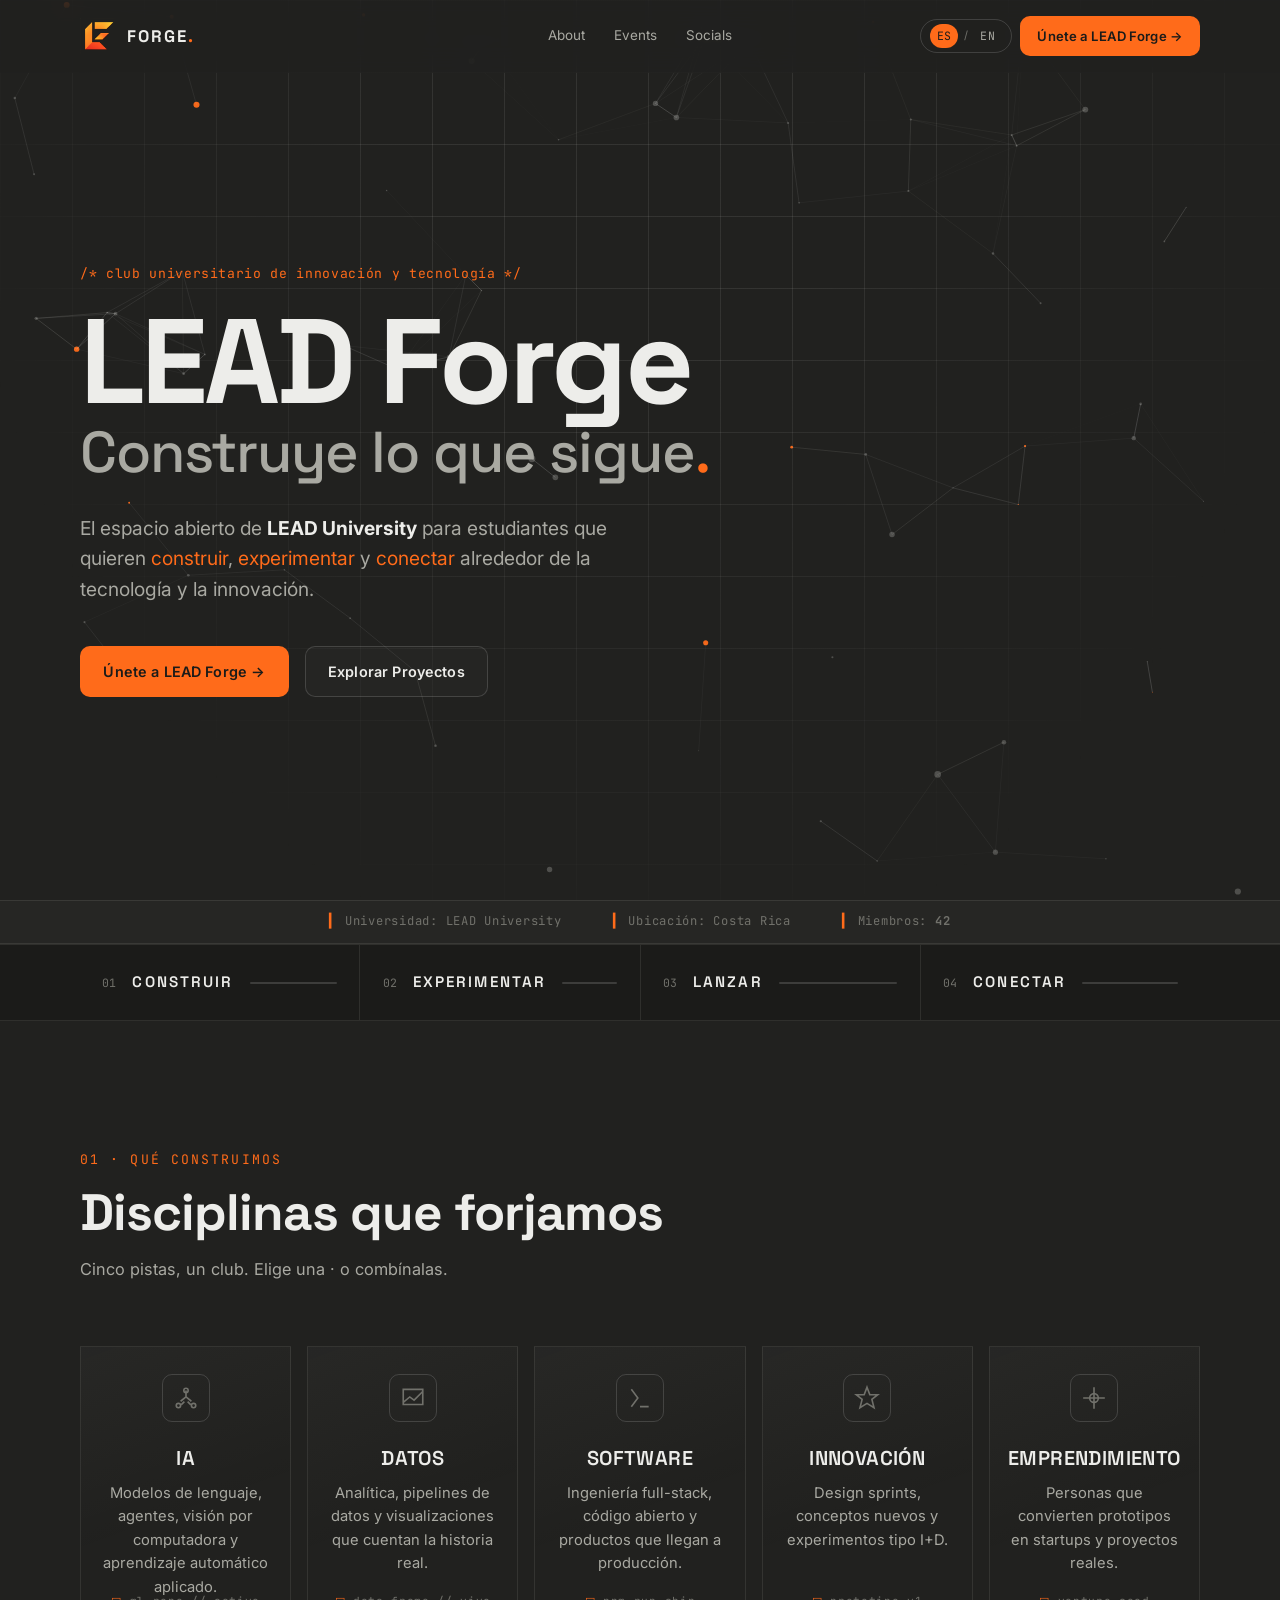
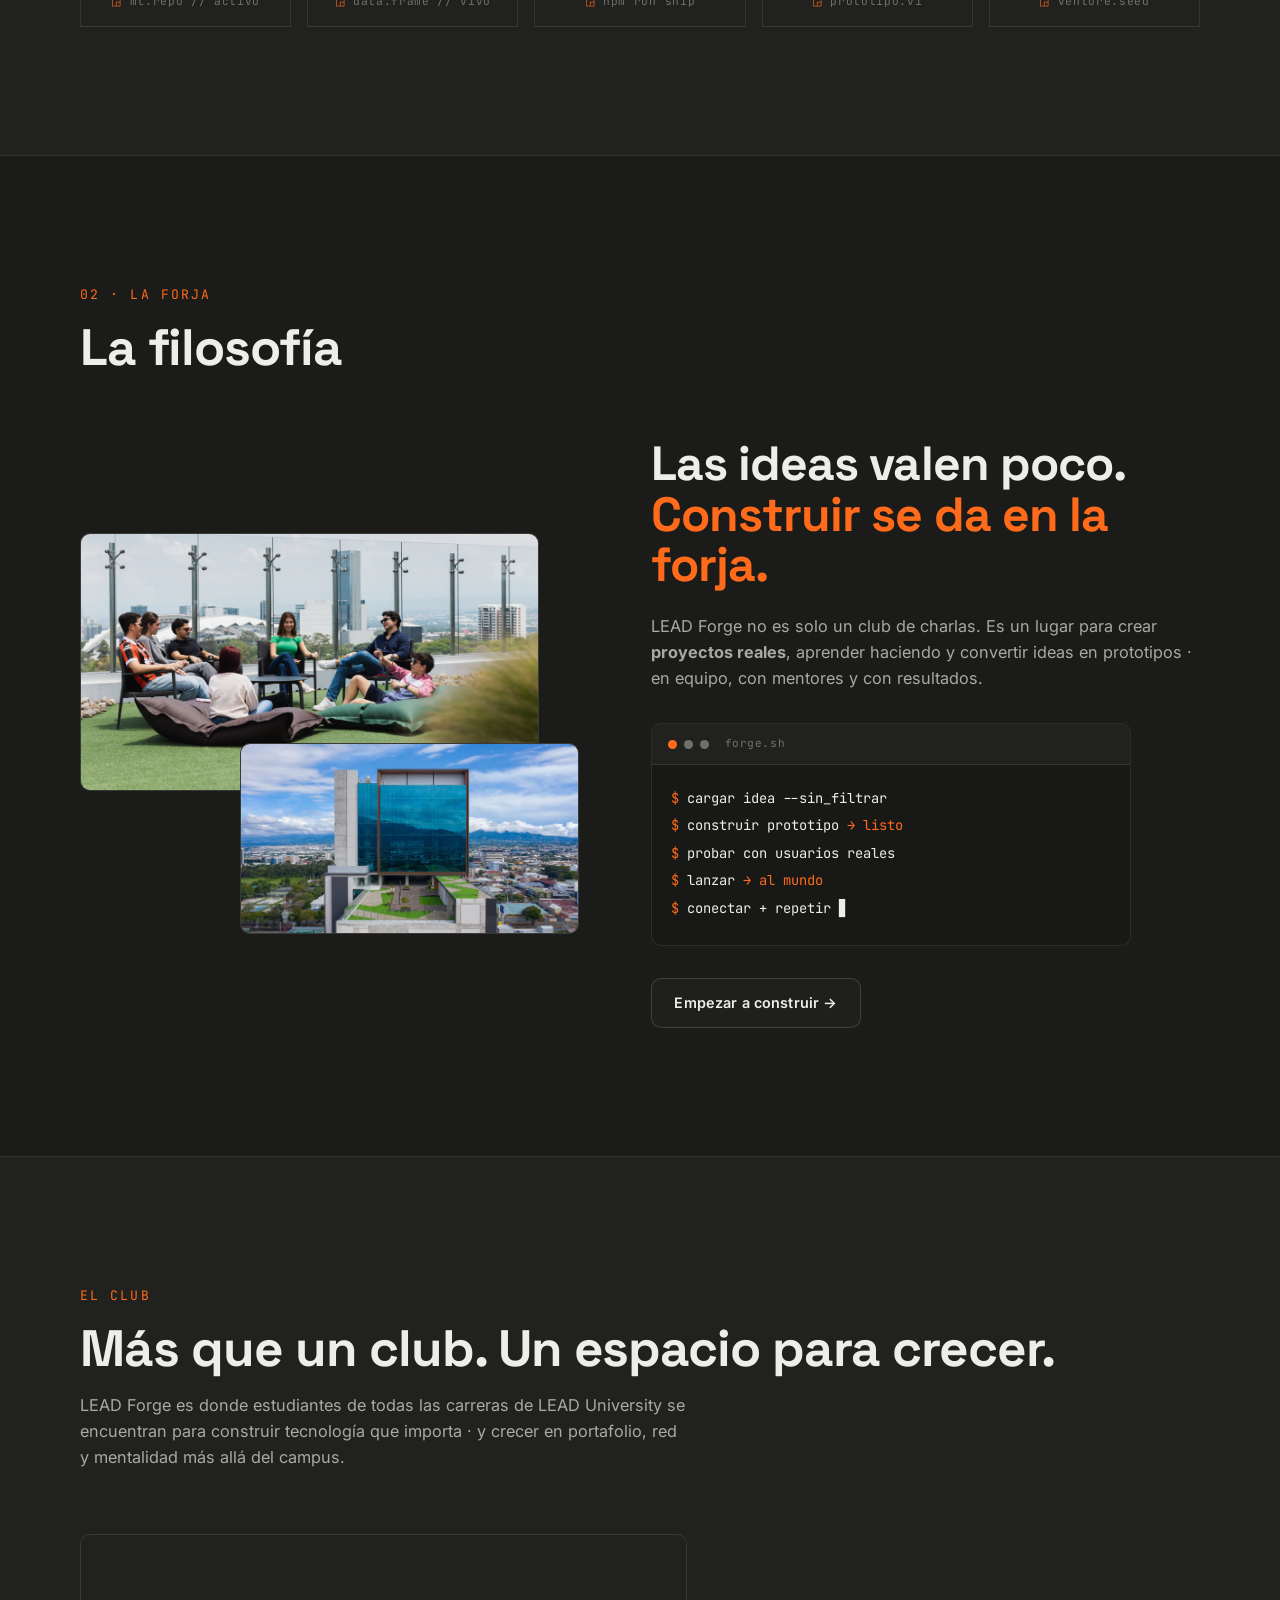
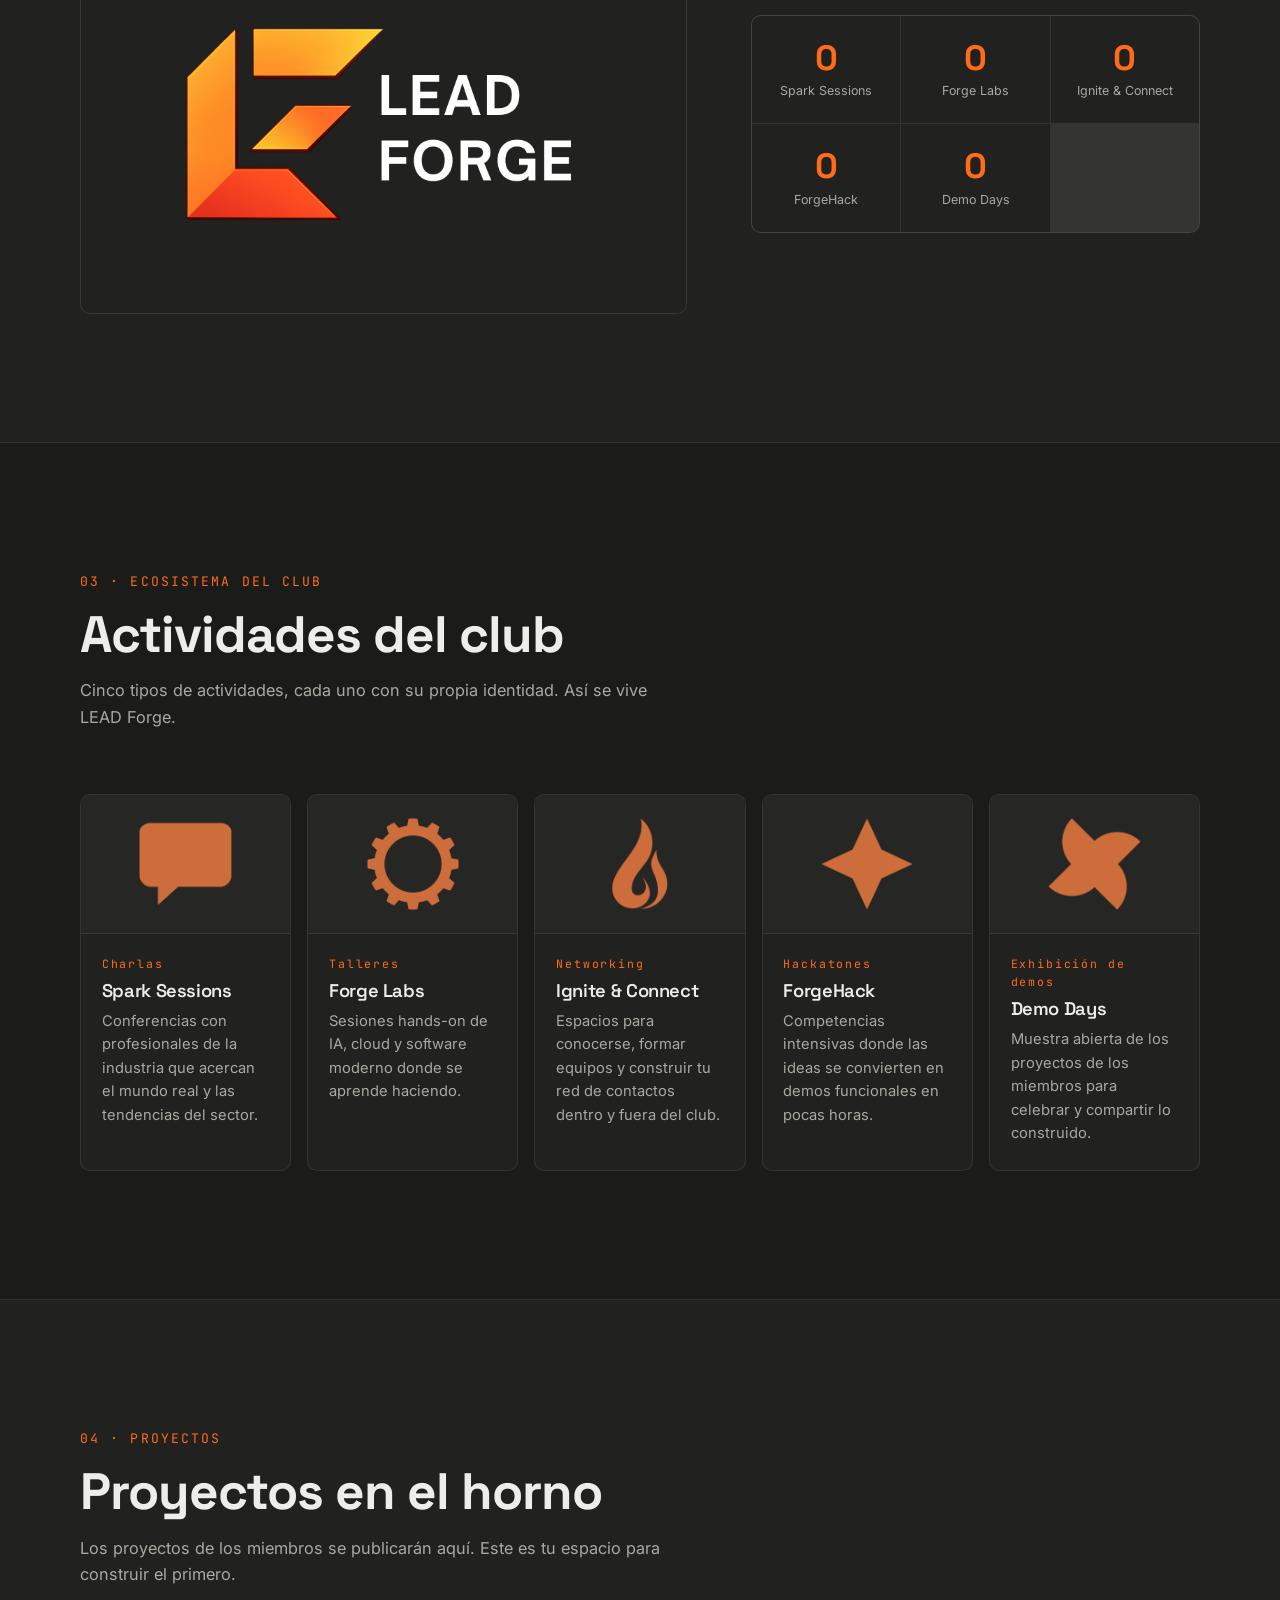
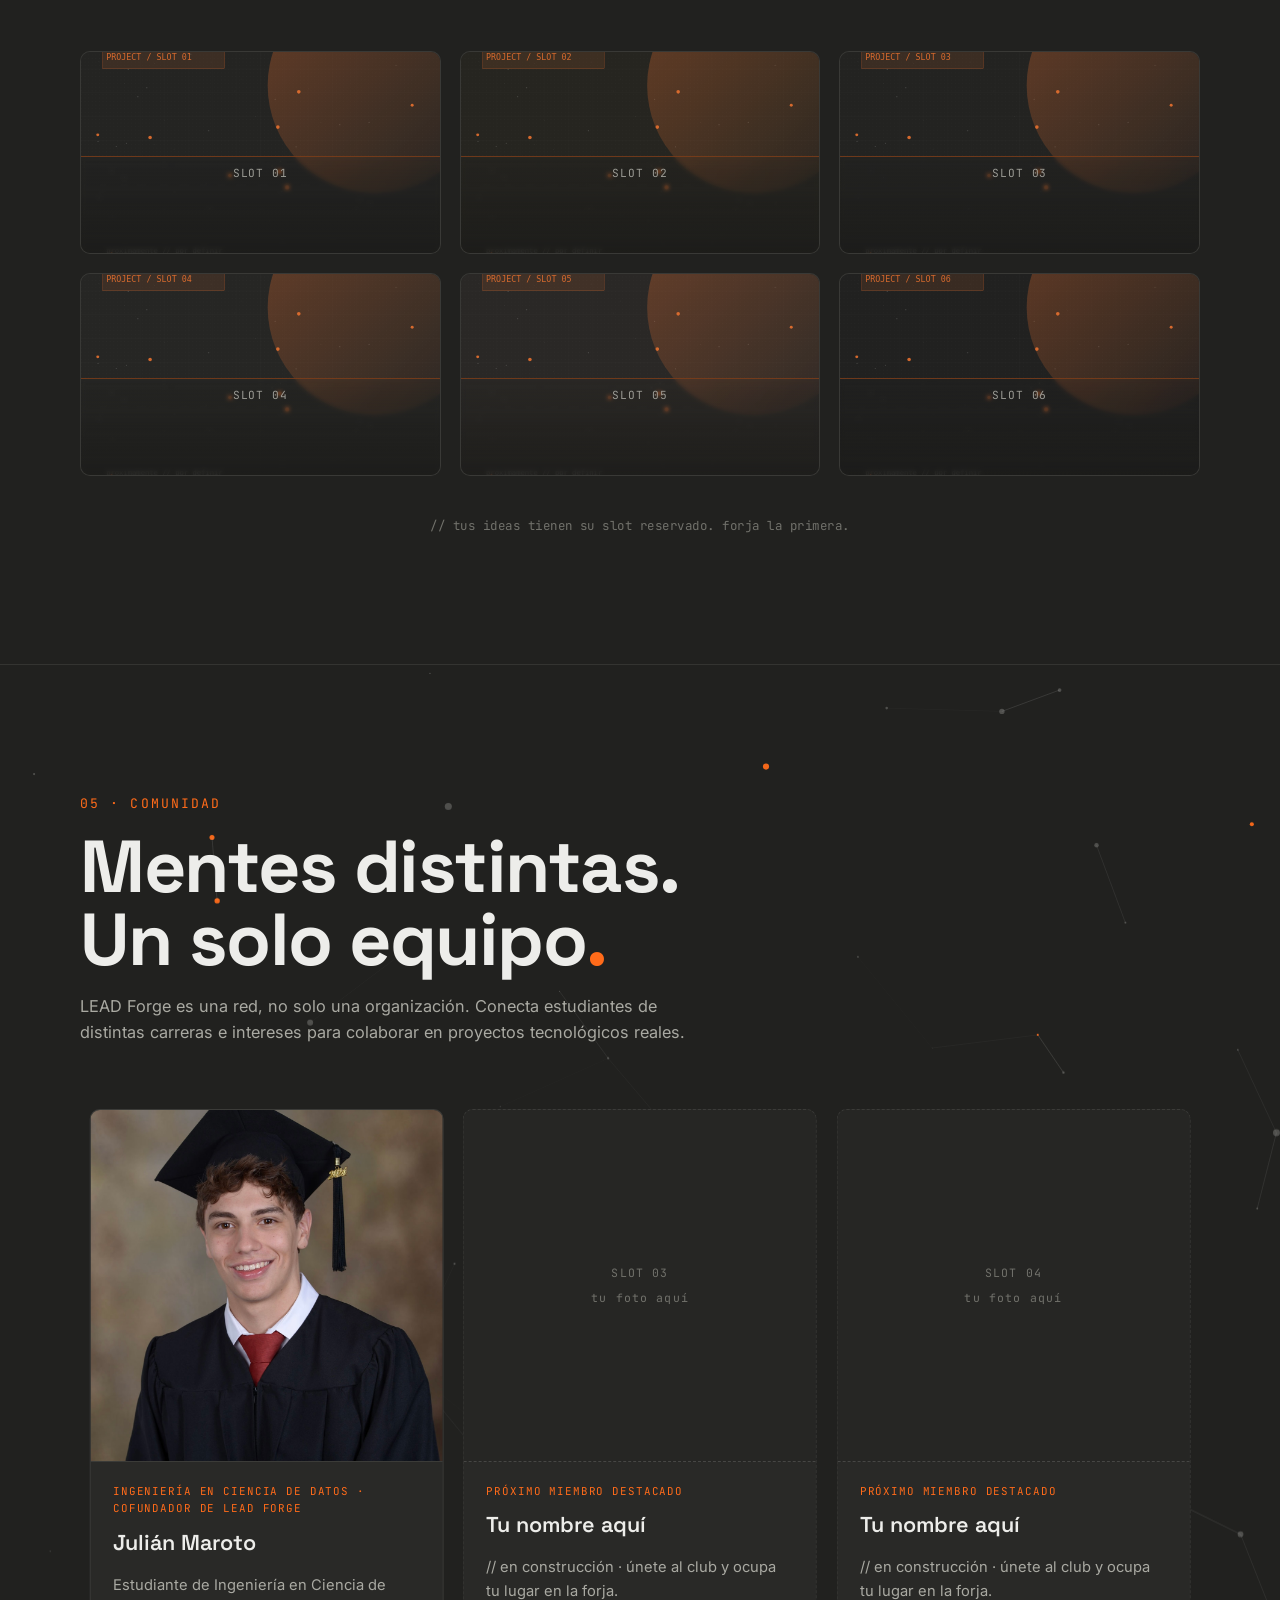
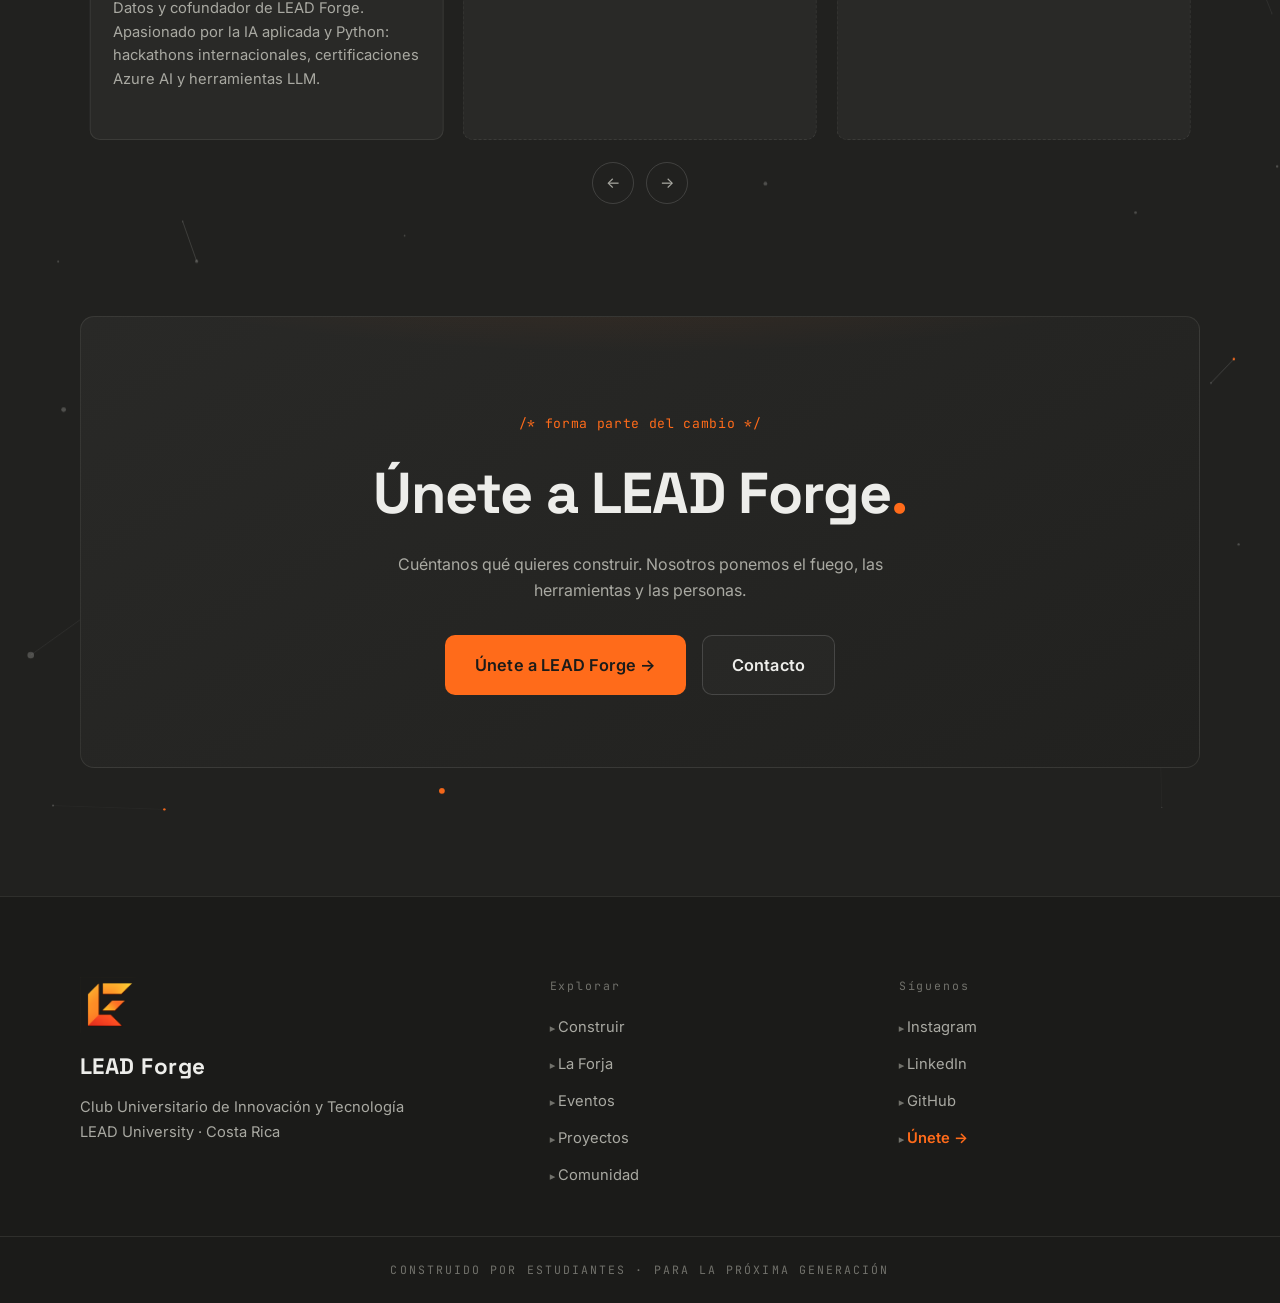
==== index.html @ 05c62cec "feat: landing page de LEAD Forge con hosting en Firebase" ====
<!DOCTYPE html>
<html lang="es">
<head>
  <meta charset="UTF-8" />
  <meta name="viewport" content="width=device-width, initial-scale=1.0" />

  <!-- Primary SEO -->
  <title>LEAD Forge · Construye lo que sigue. | Club Universitario de Innovación y Tecnología</title>
  <meta name="description" content="LEAD Forge es el club universitario de innovación y tecnología de LEAD University. Un espacio abierto para que los estudiantes construyan, experimenten y conecten alrededor de IA, datos, software, innovación y emprendimiento." />
  <meta name="keywords" content="LEAD Forge, LEAD University, Costa Rica, club universitario, tecnología, IA, ciencia de datos, software, innovación, emprendimiento, hackatones" />
  <meta name="author" content="LEAD Forge" />
  <meta name="robots" content="index, follow" />
  <meta name="theme-color" content="#21211F" />
  <meta name="color-scheme" content="dark" />
  <link rel="canonical" href="https://leadforgecr.com/" />

  <!-- Open Graph -->
  <meta property="og:type" content="website" />
  <meta property="og:site_name" content="LEAD Forge" />
  <meta property="og:title" content="LEAD Forge · Construye lo que sigue." />
  <meta property="og:description" content="El club universitario de innovación y tecnología de LEAD University. Construye, experimenta y conecta alrededor de IA, datos, software y emprendimiento." />
  <meta property="og:url" content="https://leadforgecr.com/" />
  <meta property="og:locale" content="es_CR" />
  <meta property="og:image" content="https://leadforgecr.com/assets/img/hero-visual.svg" />
  <meta property="og:image:width" content="1400" />
  <meta property="og:image:height" content="1000" />
  <meta property="og:image:alt" content="Visual de la red mesh de LEAD Forge" />

  <!-- Twitter -->
  <meta name="twitter:card" content="summary_large_image" />
  <meta name="twitter:title" content="LEAD Forge · Construye lo que sigue." />
  <meta name="twitter:description" content="El club universitario de innovación y tecnología de LEAD University. IA · Datos · Software · Innovación · Emprendimiento." />
  <meta name="twitter:image" content="https://leadforgecr.com/assets/img/hero-visual.svg" />

  <!-- Icons -->
  <link rel="icon" type="image/png" sizes="any" href="LOGO LEAD FORGE.png" />
  <link rel="apple-touch-icon" href="LOGO LEAD FORGE.png" />

  <!-- Fonts -->
  <link rel="preconnect" href="https://fonts.googleapis.com" />
  <link rel="preconnect" href="https://fonts.gstatic.com" crossorigin />
  <link href="https://fonts.googleapis.com/css2?family=Inter:wght@400;500;600&family=Space+Grotesk:wght@400;500;600;700&family=JetBrains+Mono:wght@400;500&display=swap" rel="stylesheet" />

  <!-- Styles -->
  <link rel="stylesheet" href="css/style.css" />

  <!-- Structured data -->
  <script type="application/ld+json">
  {
    "@context": "https://schema.org",
    "@type": "Organization",
    "name": "LEAD Forge",
    "alternateName": "Club Universitario de Innovación y Tecnología",
    "url": "https://leadforgecr.com/",
    "logo": "https://leadforgecr.com/LOGO%20LEAD%20FORGE.png",
    "description": "Club de innovación y tecnología de LEAD University. Construye, experimenta y conecta.",
    "slogan": "Construye lo que sigue.",
    "address": {
      "@type": "PostalAddress",
      "addressLocality": "San José",
      "addressCountry": "CR"
    },
    "sameAs": [
      "https://www.instagram.com/lead_forge_cr",
      "https://www.linkedin.com/company/lead-forge-cr/",
      "https://github.com/LEAD-FORGE"
    ]
  }
  </script>
</head>

<body data-theme="dark">

  <!-- Background layer: global grid -->
  <div class="bg-grid" aria-hidden="true"></div>

  <!-- Navigation -->
  <header class="nav" id="nav">
    <div class="container nav__inner">
      <a href="#top" class="nav__brand" aria-label="LEAD Forge inicio">
        <img src="LOGO LEAD FORGE.png" alt="Logo LEAD Forge" class="nav__logo" width="180" height="60" />
        <span class="nav__brandtext">FORGE<span class="accent-dot">.</span></span>
      </a>
      <nav class="nav__links" aria-label="Principal">
        <a href="#about">About</a>
        <a href="eventos.html">Events</a>
        <a href="socials.html">Socials</a>
      </nav>
      <div class="nav__end">
        <div class="lang-switch" role="group" aria-label="Idioma / Language">
          <button class="lang-switch__btn is-active" data-lang="es" aria-label="Español">ES</button>
          <span class="lang-switch__sep">/</span>
          <button class="lang-switch__btn" data-lang="en" aria-label="English">EN</button>
        </div>
        <a href="#join" class="btn btn--sm btn--accent nav__cta" data-i18n="nav.cta">Únete a LEAD Forge →</a>
        <button class="nav__toggle" id="navToggle" aria-label="Abrir menú" aria-expanded="false">
          <span></span><span></span><span></span>
        </button>
      </div>
    </div>
  </header>

  <main id="top">

    <!-- ================= HERO ================= -->
    <section class="hero" id="hero">
      <canvas class="hero__mesh" id="meshHero" aria-hidden="true"></canvas>
      <div class="container hero__inner">
        <p class="code-line reveal accent-text" data-i18n="hero.code">club universitario de innovación y tecnología</p>
        <h1 class="hero__title reveal" data-delay="1">
          <span class="hero__brand">LEAD Forge</span>
          <span class="hero__tag" data-i18n="hero.tag">Construye lo que sigue<span class="accent-dot">.</span></span>
        </h1>
        <p class="hero__lede reveal" data-delay="2" data-i18n="hero.lede">
          El espacio abierto de <strong>LEAD University</strong> para estudiantes que quieren <em>construir</em>,
          <em>experimentar</em> y <em>conectar</em> alrededor de la tecnología y la innovación.
        </p>
        <div class="hero__cta reveal" data-delay="3">
          <a href="#join" class="btn btn--accent" data-i18n="hero.ctaPrimary">Únete a LEAD Forge →</a>
          <a href="#projects" class="btn btn--ghost" data-i18n="hero.ctaSecondary">Explorar Proyectos</a>
        </div>
      </div>
    </section>

    <!-- Status strip -->
    <div class="statusbar">
      <div class="container statusbar__inner">
        <span class="statusbar__item" data-i18n="status.univ">Universidad: LEAD University</span>
        <span class="statusbar__item" data-i18n="status.loc">Ubicación: Costa Rica</span>
        <span class="statusbar__item"><span data-i18n="status.members">Miembros:</span> <strong id="membersCount">-</strong></span>
      </div>
    </div>

    <!-- ================= KEYS ================= -->
    <section class="keys" aria-label="Cómo funciona la forja">
      <div class="container">
        <div class="keys__grid">
          <div class="key reveal"><span class="key__num">01</span><span class="key__label" data-i18n="keys.k1">CONSTRUIR</span><span class="key__bar"><i></i></span></div>
          <div class="key reveal" data-delay="1"><span class="key__num">02</span><span class="key__label" data-i18n="keys.k2">EXPERIMENTAR</span><span class="key__bar"><i></i></span></div>
          <div class="key reveal" data-delay="2"><span class="key__num">03</span><span class="key__label" data-i18n="keys.k3">LANZAR</span><span class="key__bar"><i></i></span></div>
          <div class="key reveal" data-delay="3"><span class="key__num">04</span><span class="key__label" data-i18n="keys.k4">CONECTAR</span><span class="key__bar"><i></i></span></div>
        </div>
      </div>
    </section>

    <!-- ================= 01 QUÉ CONSTRUIMOS ================= -->
    <section class="section" id="build">
      <div class="container">
        <div class="section__head reveal">
          <p class="section__index" data-i18n="build.index">01 · QUÉ CONSTRUIMOS</p>
          <h2 class="section__title" data-i18n="build.title">Disciplinas que forjamos</h2>
          <p class="section__sub" data-i18n="build.sub">Cinco pistas, un club. Elige una · o combínalas.</p>
        </div>

        <div class="tracks">
          <article class="track reveal">
            <div class="track__icon">
              <svg viewBox="0 0 24 24" fill="none" stroke="currentColor" stroke-width="1.5"><circle cx="12" cy="5" r="2"/><circle cx="5" cy="19" r="2"/><circle cx="19" cy="19" r="2"/><path d="M12 5v6M7.5 18.3l3-3M16.5 18.3l-3-3M12 11l-5 4M12 11l5 4"/></svg>
            </div>
            <h3 data-i18n="build.t1">IA</h3>
            <p data-i18n="build.t1d">Modelos de lenguaje, agentes, visión por computadora y aprendizaje automático aplicado.</p>
            <span class="track__meta">ml.repo // activo</span>
          </article>

          <article class="track reveal" data-delay="1">
            <div class="track__icon">
              <svg viewBox="0 0 24 24" fill="none" stroke="currentColor" stroke-width="1.5"><path d="M3 4h18v14H3z"/><path d="M3 16l6-5 4 3 8-8"/><path d="M8 8h.01M16 8h.01"/></svg>
            </div>
            <h3 data-i18n="build.t2">DATOS</h3>
            <p data-i18n="build.t2d">Analítica, pipelines de datos y visualizaciones que cuentan la historia real.</p>
            <span class="track__meta">data.frame // vivo</span>
          </article>

          <article class="track reveal" data-delay="2">
            <div class="track__icon">
              <svg viewBox="0 0 24 24" fill="none" stroke="currentColor" stroke-width="1.5"><path d="M4 4l6 8-6 8M12 20h8"/></svg>
            </div>
            <h3 data-i18n="build.t3">SOFTWARE</h3>
            <p data-i18n="build.t3d">Ingeniería full-stack, código abierto y productos que llegan a producción.</p>
            <span class="track__meta">npm run ship</span>
          </article>

          <article class="track reveal" data-delay="3">
            <div class="track__icon">
              <svg viewBox="0 0 24 24" fill="none" stroke="currentColor" stroke-width="1.5"><path d="M12 2l2.6 7H22l-5.5 4.3L18.5 21 12 17l-6.5 4 2-7.7L2 9h7.4z"/></svg>
            </div>
            <h3 data-i18n="build.t4">INNOVACIÓN</h3>
            <p data-i18n="build.t4d">Design sprints, conceptos nuevos y experimentos tipo I+D.</p>
            <span class="track__meta">prototipo.v1</span>
          </article>

          <article class="track reveal" data-delay="4">
            <div class="track__icon">
              <svg viewBox="0 0 24 24" fill="none" stroke="currentColor" stroke-width="1.5"><path d="M12 2v20M2 12h20"/><circle cx="12" cy="12" r="4"/></svg>
            </div>
            <h3 data-i18n="build.t5">EMPRENDIMIENTO</h3>
            <p data-i18n="build.t5d">Personas que convierten prototipos en startups y proyectos reales.</p>
            <span class="track__meta">venture.seed</span>
          </article>
        </div>
      </div>
    </section>

    <!-- ================= 02 LA FORJA ================= -->
    <section class="section section--forge" id="the-forge">
      <div class="container">
        <div class="section__head reveal">
          <p class="section__index" data-i18n="forge.index">02 · LA FORJA</p>
          <h2 class="section__title" data-i18n="forge.title">La filosofía</h2>
        </div>

        <div class="forge">
          <div class="forge__visual reveal">
            <figure class="frame frame--img">
              <img src="assets/estudiantes_universidad.jpg" alt="Estudiantes de LEAD University colaborando" loading="lazy" />
              <figcaption>estudiantes.lead /// hacer</figcaption>
            </figure>
            <figure class="frame frame--img forge__visual--extra">
              <img src="assets/universidad.avif" alt="Campus de LEAD University" loading="lazy" />
              <figcaption>campus.lead /// costa rica</figcaption>
            </figure>
          </div>

          <div class="forge__body">
            <blockquote class="forge__quote reveal" data-i18n="forge.quote">
              Las ideas valen poco.<br />
              <span class="accent-text">Construir se da en la forja.</span>
            </blockquote>
            <p class="reveal" data-i18n="forge.p">
              LEAD Forge no es solo un club de charlas. Es un lugar para crear <strong>proyectos reales</strong>,
              aprender haciendo y convertir ideas en prototipos · en equipo, con mentores y con resultados.
            </p>

            <div class="terminal reveal" aria-label="Filosofía de la forja">
              <div class="terminal__bar">
                <span class="terminal__dot"></span><span class="terminal__dot"></span><span class="terminal__dot"></span>
                <span class="terminal__title">forge.sh</span>
              </div>
              <div class="terminal__body">
                <p><span class="terminal__prompt">$</span><span data-i18n="forge.term1">cargar idea --sin_filtrar</span></p>
                <p><span class="terminal__prompt">$</span><span data-i18n="forge.term2">construir prototipo </span><span class="term-accent" data-i18n="forge.term2a">→ listo</span></p>
                <p><span class="terminal__prompt">$</span><span data-i18n="forge.term3">probar con usuarios reales</span></p>
                <p><span class="terminal__prompt">$</span><span data-i18n="forge.term4">lanzar </span><span class="term-accent" data-i18n="forge.term4a">→ al mundo</span></p>
                <p><span class="terminal__prompt">$</span><span data-i18n="forge.term5">conectar + repetir </span><span class="cursor">▊</span></p>
              </div>
            </div>

            <a href="#join" class="btn btn--ghost reveal" data-i18n="forge.btn">Empezar a construir →</a>
          </div>
        </div>
      </div>
    </section>

    <!-- ================= THE CLUB (magnitud) ================= -->
    <section class="section" id="about">
      <div class="container">
        <div class="section__head reveal">
          <p class="section__index" data-i18n="about.index">EL CLUB</p>
          <h2 class="section__title" data-i18n="about.title">Más que un club. Un espacio para crecer.</h2>
          <p class="section__sub" data-i18n="about.sub">LEAD Forge es donde estudiantes de todas las carreras de LEAD University se encuentran para construir tecnología que importa · y crecer en portafolio, red y mentalidad más allá del campus.</p>
        </div>

        <div class="about">
          <figure class="frame frame--img about__visual reveal">
            <img src="LEAD Forge BANNER.png" alt="Banner de LEAD Forge · la identidad visual del club" loading="lazy" />
            <figcaption>@lead_forge_cr · Costa Rica</figcaption>
          </figure>

          <dl class="stats reveal">
            <div class="stat"><dt id="statSpark">0</dt><dd>Spark Sessions</dd></div>
            <div class="stat"><dt id="statLabs">0</dt><dd>Forge Labs</dd></div>
            <div class="stat"><dt id="statIgnite">0</dt><dd>Ignite &amp; Connect</dd></div>
            <div class="stat"><dt id="statHack">0</dt><dd>ForgeHack</dd></div>
            <div class="stat"><dt id="statDemo">0</dt><dd>Demo Days</dd></div>
          </dl>
        </div>
      </div>
    </section>

    <!-- ================= 03 ECOSISTEMA ================= -->
    <section class="section section--ecosys" id="ecosystem">
      <div class="container">
        <div class="section__head reveal">
          <p class="section__index" data-i18n="ecosys.index">03 · ECOSISTEMA DEL CLUB</p>
          <h2 class="section__title" data-i18n="ecosys.title">Actividades del club</h2>
          <p class="section__sub" data-i18n="ecosys.sub">Cinco tipos de actividades, cada uno con su propia identidad. Así se vive LEAD Forge.</p>
        </div>

        <div class="ecosys__grid">
          <article class="ecosys-card reveal">
            <figure class="frame frame--img"><img src="assets/ECOSISTEMA_DEL_CLUB_ICONS/Spark Sessions.png" alt="Icono de Spark Sessions · charlas" loading="lazy" /></figure>
            <div class="ecosys-card__body">
              <p class="ecosys-card__tag mono" data-i18n="ecosys.c1t">Charlas</p>
              <h3 data-i18n="ecosys.c1n">Spark Sessions</h3>
              <p data-i18n="ecosys.c1d">Conferencias con profesionales de la industria que acercan el mundo real y las tendencias del sector.</p>
            </div>
          </article>

          <article class="ecosys-card reveal" data-delay="1">
            <figure class="frame frame--img"><img src="assets/ECOSISTEMA_DEL_CLUB_ICONS/Forge Labs.png" alt="Icono de Forge Labs · talleres" loading="lazy" /></figure>
            <div class="ecosys-card__body">
              <p class="ecosys-card__tag mono" data-i18n="ecosys.c2t">Talleres</p>
              <h3 data-i18n="ecosys.c2n">Forge Labs</h3>
              <p data-i18n="ecosys.c2d">Sesiones hands-on de IA, cloud y software moderno donde se aprende haciendo.</p>
            </div>
          </article>

          <article class="ecosys-card reveal" data-delay="2">
            <figure class="frame frame--img"><img src="assets/ECOSISTEMA_DEL_CLUB_ICONS/Ignite &amp; Connect.png" alt="Icono de Ignite &amp; Connect · networking" loading="lazy" /></figure>
            <div class="ecosys-card__body">
              <p class="ecosys-card__tag mono" data-i18n="ecosys.c3t">Networking</p>
              <h3 data-i18n="ecosys.c3n">Ignite &amp; Connect</h3>
              <p data-i18n="ecosys.c3d">Espacios para conocerse, formar equipos y construir tu red de contactos dentro y fuera del club.</p>
            </div>
          </article>

          <article class="ecosys-card reveal" data-delay="3">
            <figure class="frame frame--img"><img src="assets/ECOSISTEMA_DEL_CLUB_ICONS/ForgeHack.png" alt="Icono de ForgeHack · hackatones" loading="lazy" /></figure>
            <div class="ecosys-card__body">
              <p class="ecosys-card__tag mono" data-i18n="ecosys.c4t">Hackatones</p>
              <h3 data-i18n="ecosys.c4n">ForgeHack</h3>
              <p data-i18n="ecosys.c4d">Competencias intensivas donde las ideas se convierten en demos funcionales en pocas horas.</p>
            </div>
          </article>

          <article class="ecosys-card reveal" data-delay="4">
            <figure class="frame frame--img"><img src="assets/ECOSISTEMA_DEL_CLUB_ICONS/Demo Days.png" alt="Icono de Demo Days · exhibición de demos" loading="lazy" /></figure>
            <div class="ecosys-card__body">
              <p class="ecosys-card__tag mono" data-i18n="ecosys.c5t">Exhibición de demos</p>
              <h3 data-i18n="ecosys.c5n">Demo Days</h3>
              <p data-i18n="ecosys.c5d">Muestra abierta de los proyectos de los miembros para celebrar y compartir lo construido.</p>
            </div>
          </article>
        </div>
      </div>
    </section>

    <!-- ================= 04 PROYECTOS ================= -->
    <section class="section" id="projects">
      <div class="container">
        <div class="section__head reveal">
          <p class="section__index" data-i18n="projects.index">04 · PROYECTOS</p>
          <h2 class="section__title" data-i18n="projects.title">Proyectos en el horno</h2>
          <p class="section__sub" data-i18n="projects.sub">Los proyectos de los miembros se publicarán aquí. Este es tu espacio para construir el primero.</p>
        </div>

        <div class="projects">
          <figure class="frame frame--img project__media reveal"><img src="assets/img/projects/project-1.svg" alt="Espacio reservado para el primer proyecto de un miembro" loading="lazy" /><figcaption class="project__soon">SLOT 01</figcaption></figure>
          <figure class="frame frame--img project__media reveal" data-delay="1"><img src="assets/img/projects/project-2.svg" alt="Espacio reservado para un proyecto" loading="lazy" /><figcaption class="project__soon">SLOT 02</figcaption></figure>
          <figure class="frame frame--img project__media reveal" data-delay="2"><img src="assets/img/projects/project-3.svg" alt="Espacio reservado para un proyecto" loading="lazy" /><figcaption class="project__soon">SLOT 03</figcaption></figure>
          <figure class="frame frame--img project__media reveal" data-delay="3"><img src="assets/img/projects/project-4.svg" alt="Espacio reservado para un proyecto" loading="lazy" /><figcaption class="project__soon">SLOT 04</figcaption></figure>
          <figure class="frame frame--img project__media reveal" data-delay="4"><img src="assets/img/projects/project-5.svg" alt="Espacio reservado para un proyecto" loading="lazy" /><figcaption class="project__soon">SLOT 05</figcaption></figure>
          <figure class="frame frame--img project__media reveal" data-delay="5"><img src="assets/img/projects/project-6.svg" alt="Espacio reservado para un proyecto" loading="lazy" /><figcaption class="project__soon">SLOT 06</figcaption></figure>
        </div>

        <p class="projects__note mono reveal" data-i18n="projects.note">// tus ideas tienen su slot reservado. forja la primera.</p>
      </div>
    </section>

    <!-- ================= 05 COMUNIDAD ================= -->
    <section class="section section--community" id="community">
      <canvas class="community__mesh" id="meshCommunity" aria-hidden="true"></canvas>
      <div class="container">
        <div class="section__head reveal">
          <p class="section__index" data-i18n="community.index">05 · COMUNIDAD</p>
          <h2 class="section__title section__title--big" data-i18n="community.title">Mentes distintas.<br />Un solo equipo<span class="accent-dot">.</span></h2>
          <p class="section__sub" data-i18n="community.sub">LEAD Forge es una red, no solo una organización. Conecta estudiantes de distintas carreras e intereses para colaborar en proyectos tecnológicos reales.</p>
        </div>

        <div class="community">
          <div class="members" id="members">
            <div class="members__track" id="membersTrack">

              <div class="member">
                <article class="member__card">
                  <img class="member__photo" src="assets/fotos_pfp_members/diego.jpeg" alt="Diego Díaz Montero" loading="lazy" />
                  <div class="member__meta">
                    <p class="member__role mono" data-i18n="members.1role">DATA SCIENCE & AI ARCHITECT · FUNDADOR DE LEAD FORGE</p>
                    <h3 class="member__name" data-i18n="members.1name">Diego Díaz Montero</h3>
                    <p class="member__bio" data-i18n="members.1bio">Data Science & AI Architect de Heredia, 19 años, estudiante del B.S. en Data Science & AI en LEAD University. Fundador de NTK Solutions y cofundador de MIMIC, construye soluciones de datos, IA y automatización.</p>
                  </div>
                </article>
              </div>

              <div class="member">
                <article class="member__card">
                  <img class="member__photo" src="assets/fotos_pfp_members/maroto.jpeg" alt="Julián Maroto" loading="lazy" />
                  <div class="member__meta">
                    <p class="member__role mono" data-i18n="members.2role">INGENIERÍA EN CIENCIA DE DATOS · COFUNDADOR DE LEAD FORGE</p>
                    <h3 class="member__name" data-i18n="members.2name">Julián Maroto</h3>
                    <p class="member__bio" data-i18n="members.2bio">Estudiante de Ingeniería en Ciencia de Datos y cofundador de LEAD Forge. Apasionado por la IA aplicada y Python: hackathons internacionales, certificaciones Azure AI y herramientas LLM.</p>
                  </div>
                </article>
              </div>

              <div class="member">
                <article class="member__card member__card--ghost">
                  <div class="member__ghost mono">
                    <p>SLOT 03</p>
                    <p>tu foto aquí</p>
                  </div>
                  <div class="member__meta">
                    <p class="member__role mono">PRÓXIMO MIEMBRO DESTACADO</p>
                    <h3 class="member__name">Tu nombre aquí</h3>
                    <p class="member__bio">// en construcción · únete al club y ocupa tu lugar en la forja.</p>
                  </div>
                </article>
              </div>

              <div class="member">
                <article class="member__card member__card--ghost">
                  <div class="member__ghost mono">
                    <p>SLOT 04</p>
                    <p>tu foto aquí</p>
                  </div>
                  <div class="member__meta">
                    <p class="member__role mono">PRÓXIMO MIEMBRO DESTACADO</p>
                    <h3 class="member__name">Tu nombre aquí</h3>
                    <p class="member__bio">// en construcción · únete al club y ocupa tu lugar en la forja.</p>
                  </div>
                </article>
              </div>

            </div>
            <div class="members__nav">
              <button class="members__arrow" id="membersPrev" type="button" aria-label="Anterior" aria-hidden="true">←</button>
              <button class="members__arrow" id="membersNext" type="button" aria-label="Siguiente">→</button>
            </div>
          </div>
        </div>

        <!-- ================= JOIN ================= -->
        <div class="join reveal" id="join">
          <p class="code-line accent-text" data-i18n="join.code">forma parte del cambio</p>
          <h2 class="join__title" data-i18n="join.title">Únete a LEAD Forge<span class="accent-dot">.</span></h2>
          <p class="join__sub" data-i18n="join.sub">Cuéntanos qué quieres construir. Nosotros ponemos el fuego, las herramientas y las personas.</p>
          <div class="join__actions">
            <a href="#join" class="btn btn--accent btn--lg" data-i18n="join.primary">Únete a LEAD Forge →</a>
            <a href="#join" class="btn btn--ghost btn--lg" data-i18n="join.secondary">Contacto</a>
          </div>
        </div>
      </div>
    </section>

  </main>

  <!-- ================= FOOTER ================= -->
  <footer class="footer" id="footer">
    <div class="container footer__inner">
      <div class="footer__brand">
        <img src="LOGO LEAD FORGE.png" alt="Logo LEAD Forge" class="footer__logo" width="220" height="80" loading="lazy" />
        <p class="footer__name" data-i18n="footer.name">LEAD Forge</p>
        <p class="footer__tagline" data-i18n="footer.tagline">Club Universitario de Innovación y Tecnología<br />LEAD University · Costa Rica</p>
      </div>

      <nav class="footer__links" aria-label="Footer">
        <p class="footer__linkhead" data-i18n="footer.explore">Explorar</p>
        <a href="#build" data-i18n="nav.build">Construir</a>
        <a href="#the-forge" data-i18n="nav.forge">La Forja</a>
        <a href="eventos.html" data-i18n="nav.events">Eventos</a>
        <a href="#projects" data-i18n="nav.projects">Proyectos</a>
        <a href="#community" data-i18n="nav.community">Comunidad</a>
      </nav>

      <div class="footer__social" id="socials">
        <p class="footer__linkhead" data-i18n="footer.follow">Síguenos</p>
        <a href="https://www.instagram.com/lead_forge_cr" target="_blank" rel="noopener">Instagram</a>
        <a href="https://www.linkedin.com/company/lead-forge-cr/" target="_blank" rel="noopener">LinkedIn</a>
        <a href="https://github.com/LEAD-FORGE" target="_blank" rel="noopener">GitHub</a>
        <a href="#join" class="footer__join" data-i18n="footer.join">Únete →</a>
      </div>
    </div>
    <div class="footer__signature" data-i18n="footer.sig">CONSTRUIDO POR ESTUDIANTES · PARA LA PRÓXIMA GENERACIÓN</div>
  </footer>

  <script src="config.js" defer></script>
  <script src="js/main.js" defer></script>
  <script src="js/i18n.js" defer></script>
</body>
</html>
---- css/style.css ----
/* ==========================================================================
   LEAD FORGE · design system
   base: #21211F · accent: #FF6B1A · text: #EDEDEA
   aesthetic: laboratory / engineering, minimal, mesh + grid
   ========================================================================== */

:root {
  --bg: #21211F;
  --bg-deep: #1B1B19;
  --bg-raised: #292927;
  --bg-soft: #262624;

  --text: #EDEDEA;
  --text-muted: #A9A9A2;
  --text-dim: #71716B;

  --accent: #FF6B1A;
  --accent-strong: #FF7E33;
  --accent-soft: rgba(255, 107, 26, 0.14);
  --accent-line: rgba(255, 107, 26, 0.4);

  --line: rgba(237, 237, 234, 0.09);
  --line-strong: rgba(237, 237, 234, 0.16);

  --sans: "Inter", system-ui, -apple-system, "Segoe UI", sans-serif;
  --display: "Space Grotesk", "Inter", system-ui, sans-serif;
  --mono: "JetBrains Mono", ui-monospace, "Cascadia Code", monospace;

  --maxw: 1200px;
  --pad: clamp(1.25rem, 4vw, 2.5rem);
  --radius: 10px;
  --ease: cubic-bezier(0.22, 1, 0.36, 1);
}

/* ---------- Reset ---------- */
*, *::before, *::after { box-sizing: border-box; margin: 0; padding: 0; }

html { scroll-behavior: smooth; }

body {
  background: var(--bg);
  color: var(--text);
  font-family: var(--sans);
  font-size: 1rem;
  line-height: 1.6;
  -webkit-font-smoothing: antialiased;
  overflow-x: hidden;
}

body.no-scroll { overflow: hidden; }

img { max-width: 100%; display: block; }
a { color: inherit; text-decoration: none; }
button { font: inherit; color: inherit; background: none; border: 0; cursor: pointer; }

/* ---------- Background grid (global) ---------- */
.bg-grid {
  position: fixed;
  inset: 0;
  z-index: -2;
  background-image:
    linear-gradient(var(--line) 1px, transparent 1px),
    linear-gradient(90deg, var(--line) 1px, transparent 1px);
  background-size: 72px 72px;
  mask-image: radial-gradient(ellipse at 50% 0%, black 30%, transparent 78%);
}

::selection { background: var(--accent); color: #1B1B19; }

/* ---------- Container ---------- */
.container {
  width: 100%;
  max-width: var(--maxw);
  margin-inline: auto;
  padding-inline: var(--pad);
}

/* ---------- Mono utilities ---------- */
.mono { font-family: var(--mono); font-size: 0.78rem; letter-spacing: 0.04em; }
.accent-text { color: var(--accent); }
.accent-dot { color: var(--accent); }
.code-line {
  font-family: var(--mono);
  font-size: 0.82rem;
  color: var(--text-dim);
  letter-spacing: 0.05em;
}
.code-line.accent-text { color: var(--accent); }
.code-line::before { content: "/* "; color: var(--accent); }
.code-line::after { content: " */"; color: var(--accent); }

/* ==========================================================================
   BUTTONS
   ========================================================================== */
.btn {
  display: inline-flex;
  align-items: center;
  gap: 0.5rem;
  padding: 0.8rem 1.4rem;
  font-size: 0.9rem;
  font-weight: 600;
  letter-spacing: 0.01em;
  border: 1px solid transparent;
  border-radius: var(--radius);
  transition: all 0.25s var(--ease);
  white-space: nowrap;
}
.btn--sm { padding: 0.52rem 1rem; font-size: 0.82rem; }
.btn--lg { padding: 1rem 1.8rem; font-size: 1.02rem; }
.btn--accent { background: var(--accent); color: #1B1B19; }
.btn--accent:hover { background: var(--accent-strong); transform: translateY(-2px); box-shadow: 0 8px 30px rgba(255, 107, 26, 0.35); }
.btn--ghost { border-color: var(--line-strong); color: var(--text); background: rgba(237, 237, 234, 0.02); }
.btn--ghost:hover { border-color: var(--accent-line); color: var(--accent); transform: translateY(-2px); }

/* ==========================================================================
   NAVIGATION
   ========================================================================== */
.nav {
  position: fixed;
  top: 0; left: 0; right: 0;
  z-index: 60;
  background: rgba(33, 33, 31, 0.72);
  backdrop-filter: blur(14px);
  -webkit-backdrop-filter: blur(14px);
  border-bottom: 1px solid transparent;
  transition: border-color 0.3s, background 0.3s;
}
.nav.scrolled { border-bottom-color: var(--line); background: rgba(33, 33, 31, 0.88); }
.nav__inner {
  display: grid;
  grid-template-columns: 1fr auto 1fr;
  align-items: center;
  gap: 1rem;
  height: 72px;
}
.nav__brand { display: flex; align-items: center; gap: 0.7rem; justify-self: start; }
.nav__logo { height: 36px; width: auto; }
.nav__brandtext {
  font-family: var(--display);
  font-weight: 700;
  font-size: 1.05rem;
  letter-spacing: 0.12em;
}
.nav__links { display: flex; gap: 1.8rem; justify-self: center; }
.nav__links a {
  font-size: 0.84rem;
  color: var(--text-muted);
  position: relative;
  padding: 0.35rem 0;
  transition: color 0.2s;
}
.nav__links a::after {
  content: "";
  position: absolute;
  left: 0; bottom: 0;
  width: 100%; height: 1px;
  background: var(--accent);
  transform: scaleX(0);
  transform-origin: left;
  transition: transform 0.25s var(--ease);
}
.nav__links a:hover { color: var(--text); }
.nav__links a:hover::after { transform: scaleX(1); }
.nav__end { justify-self: end; display: flex; align-items: center; gap: 0.5rem; }
.nav__cta { margin-left: 0; }
.nav__toggle { display: none; flex-direction: column; gap: 5px; padding: 8px; }
.nav__toggle span { width: 22px; height: 2px; background: var(--text); transition: 0.25s; }
.nav__toggle.open span:nth-child(1) { transform: translateY(7px) rotate(45deg); }
.nav__toggle.open span:nth-child(2) { opacity: 0; }
.nav__toggle.open span:nth-child(3) { transform: translateY(-7px) rotate(-45deg); }

/* ==========================================================================
   HERO
   ========================================================================== */
.hero {
  position: relative;
  min-height: 100vh;
  display: flex;
  align-items: center;
  overflow: hidden;
  padding-top: 120px;
  padding-bottom: 60px;
}
.hero__mesh {
  position: absolute;
  inset: 0;
  width: 100%;
  height: 100%;
  z-index: 0;
  pointer-events: none;
}
.hero__inner { position: relative; z-index: 1; }
.hero__title {
  font-family: var(--display);
  font-weight: 700;
  line-height: 0.98;
  margin-top: 1.2rem;
}
.hero__brand {
  display: block;
  font-size: clamp(3.2rem, 12vw, 7.5rem);
  letter-spacing: -0.03em;
}
.hero__tag {
  display: block;
  font-size: clamp(1.6rem, 5.5vw, 3.6rem);
  font-weight: 500;
  color: var(--text-muted);
  letter-spacing: -0.02em;
  margin-top: 0.2rem;
}
.hero__lede {
  max-width: 34rem;
  margin-top: 2rem;
  font-size: clamp(1rem, 2vw, 1.2rem);
  color: var(--text-muted);
}
.hero__lede strong { color: var(--text); }
.hero__lede em { color: var(--accent); font-style: normal; }
.hero__cta { display: flex; flex-wrap: wrap; gap: 1rem; margin-top: 2.6rem; }
.hero__meta {
  display: flex;
  flex-wrap: wrap;
  gap: 0.6rem;
  margin-top: 3rem;
}
.pill {
  font-family: var(--mono);
  font-size: 0.72rem;
  letter-spacing: 0.08em;
  color: var(--text-muted);
  border: 1px solid var(--line);
  padding: 0.4rem 0.8rem;
  border-radius: 999px;
  display: inline-flex;
  align-items: center;
  gap: 0.45rem;
  transition: border-color 0.25s, color 0.25s;
}
.pill:hover { border-color: var(--accent-line); color: var(--text); }
.pill .dot {
  width: 6px; height: 6px;
  border-radius: 50%;
  background: var(--accent);
  box-shadow: 0 0 8px var(--accent);
}

/* ---------- Status strip ---------- */
.statusbar {
  border-top: 1px solid var(--line);
  border-bottom: 1px solid var(--line);
  background: var(--bg-soft);
}
.statusbar__inner {
  display: flex;
  flex-wrap: wrap;
  justify-content: center;
  gap: 1rem clamp(1.5rem, 4vw, 3.5rem);
  padding-block: 0.7rem;
  font-family: var(--mono);
  font-size: 0.76rem;
  color: var(--text-dim);
  letter-spacing: 0.06em;
}
.statusbar__item { display: inline-flex; align-items: center; gap: 0.5rem; }
.statusbar__item::before { content: "▍"; color: var(--accent); }

/* ==========================================================================
   SECTIONS (generic)
   ========================================================================== */
.section { position: relative; padding-block: clamp(5rem, 10vw, 8rem); }
.section__head { margin-bottom: clamp(2.5rem, 6vw, 4rem); }
.section__index {
  font-family: var(--mono);
  font-size: 0.82rem;
  letter-spacing: 0.16em;
  color: var(--accent);
  margin-bottom: 1rem;
}
.section__title {
  font-family: var(--display);
  font-size: clamp(1.9rem, 5vw, 3.2rem);
  font-weight: 700;
  letter-spacing: -0.02em;
  line-height: 1.05;
}
.section__title--big { font-size: clamp(2.4rem, 7vw, 4.6rem); line-height: 1; }
.section__sub {
  max-width: 38rem;
  margin-top: 1rem;
  color: var(--text-muted);
  font-size: 1.02rem;
}

/* ---------- Keys (build → connect) ---------- */
.keys { border-block: 1px solid var(--line); background: var(--bg-deep); }
.keys__grid {
  display: grid;
  grid-template-columns: repeat(4, 1fr);
  gap: 1px;
  background: var(--line);
}
.key {
  background: var(--bg-deep);
  padding: 1.6rem 1.4rem;
  display: flex;
  align-items: baseline;
  gap: 1rem;
  transition: background 0.3s var(--ease);
}
.key:hover { background: var(--bg-raised); }
.key__num { font-family: var(--mono); font-size: 0.72rem; color: var(--text-dim); }
.key__label { font-family: var(--display); font-weight: 600; letter-spacing: 0.14em; font-size: 0.95rem; }
.key__bar { flex: 1; height: 2px; background: var(--line-strong); align-self: center; overflow: hidden; border-radius: 2px; }
.key__bar i {
  display: block;
  width: 100%; height: 100%;
  background: var(--accent);
  transform: scaleX(0);
  transform-origin: left;
  transition: transform 0.7s var(--ease);
}
.key:hover .key__bar i { transform: scaleX(1); }

/* ==========================================================================
   TRACKS (what we build)
   ========================================================================== */
.tracks {
  display: grid;
  grid-template-columns: repeat(5, 1fr);
  gap: 1rem;
}
.track {
  position: relative;
  min-height: 240px;
  border: 1px solid var(--line);
  background: linear-gradient(160deg, rgba(237, 237, 234, 0.03), transparent 60%);
  padding: 1.7rem 1.1rem;
  overflow: hidden;
  text-align: center;
  transition: border-color 0.3s, transform 0.35s var(--ease);
}
.track::before {
  content: "";
  position: absolute;
  top: 0; left: 0; right: 0;
  height: 1px;
  background: var(--accent);
  transform: scaleX(0);
  transform-origin: left;
  transition: transform 0.4s var(--ease);
}
.track:hover { border-color: var(--accent-line); transform: translateY(-4px); }
.track:hover::before { transform: scaleX(1); }
.track__icon {
  width: 48px; height: 48px;
  margin: 0 auto 1.2rem;
  display: grid;
  place-items: center;
  color: var(--text-dim);
  border: 1px solid var(--line-strong);
  border-radius: var(--radius);
  transition: color 0.3s, border-color 0.3s, background 0.3s;
}
.track__icon svg { width: 26px; height: 26px; }
.track:hover .track__icon { color: var(--accent); border-color: var(--accent-line); background: var(--accent-soft); }
.track h3 { font-family: var(--display); font-size: 1.25rem; font-weight: 600; letter-spacing: 0.02em; }
.track p { margin-top: 0.5rem; color: var(--text-muted); font-size: 0.92rem; }
.track__meta {
  position: absolute;
  bottom: 1rem;
  left: 0; right: 0;
  text-align: center;
  font-family: var(--mono);
  font-size: 0.7rem;
  color: var(--text-dim);
  letter-spacing: 0.06em;
}
.track__meta::before { content: "◲ "; color: var(--accent); }

/* ==========================================================================
   THE FORGE
   ========================================================================== */
.section--forge { background: var(--bg-deep); border-block: 1px solid var(--line); }
.forge__visual .frame--img { width: 92%; }
.forge__visual--extra {
  width: 68% !important;
  margin: -3rem 0 0 auto;
  z-index: 2;
  position: relative;
}
  .forge {
  display: grid;
  grid-template-columns: 1fr 1.1fr;
  gap: clamp(2rem, 6vw, 4.5rem);
  align-items: center;
}
.forge__quote {
  font-family: var(--display);
  font-size: clamp(1.9rem, 5vw, 3rem);
  font-weight: 700;
  line-height: 1.05;
  letter-spacing: -0.02em;
}
.forge__quote span { color: var(--accent); }
.forge__body > p {
  margin-top: 1.4rem;
  max-width: 34rem;
  color: var(--text-muted);
  font-size: 1.02rem;
}
.forge__body > .btn { margin-top: 2rem; }

/* ---------- Terminal ---------- */
.terminal {
  margin-top: 2rem;
  max-width: 30rem;
  border: 1px solid var(--line);
  border-radius: var(--radius);
  background: #181816;
  overflow: hidden;
}
.terminal__bar {
  display: flex;
  align-items: center;
  gap: 0.45rem;
  padding: 0.7rem 1rem;
  background: rgba(237, 237, 234, 0.04);
  border-bottom: 1px solid var(--line);
}
.terminal__dot { width: 9px; height: 9px; border-radius: 50%; background: var(--text-dim); }
.terminal__dot:nth-child(1) { background: var(--accent); }
.terminal__dot:nth-child(2) { background: var(--text-dim); }
.terminal__dot:nth-child(3) { background: var(--text-dim); }
.terminal__title { font-family: var(--mono); font-size: 0.7rem; color: var(--text-dim); letter-spacing: 0.05em; margin-left: 0.5rem; }
.terminal__body { padding: 1.2rem 1.2rem 1.4rem; font-family: var(--mono); font-size: 0.86rem; line-height: 2; }
.terminal__prompt { color: var(--accent); margin-right: 0.5rem; }
.term-accent { color: var(--accent); }
.cursor { animation: blink 1.1s steps(2) infinite; color: var(--text); }
@keyframes blink { 50% { opacity: 0; } }

/* ==========================================================================
   ABOUT / MAGNITUDE
   ========================================================================== */
.about {
  display: grid;
  grid-template-columns: 1.15fr 0.85fr;
  gap: clamp(2rem, 5vw, 4rem);
  align-items: center;
}
.stats {
  display: grid;
  grid-template-columns: repeat(auto-fit, minmax(140px, 1fr));
  gap: 1px;
  background: var(--line);
  border: 1px solid var(--line);
  border-radius: var(--radius);
  overflow: hidden;
}
.stat { background: var(--bg); padding: 1.5rem 1rem; text-align: center; }
.stat dt {
  font-family: var(--display);
  font-size: clamp(1.6rem, 3.5vw, 2.2rem);
  font-weight: 700;
  color: var(--accent);
  line-height: 1;
}
.stat dd {
  margin-top: 0.45rem;
  font-size: 0.78rem;
  color: var(--text-muted);
  line-height: 1.4;
  white-space: nowrap;
}

/* ==========================================================================
   FRAMES (image containers)
   ========================================================================== */
.frame {
  position: relative;
  border: 1px solid var(--line);
  border-radius: var(--radius);
  overflow: hidden;
  background: var(--bg-soft);
}
.frame--img img { width: 100%; height: 100%; object-fit: cover; }
.frame figcaption {
  position: absolute;
  left: 0; right: 0; bottom: 0;
  padding: 0.5rem 1rem;
  font-family: var(--mono);
  font-size: 0.7rem;
  letter-spacing: 0.08em;
  color: var(--text-muted);
  background: linear-gradient(transparent, rgba(27, 27, 25, 0.85));
  opacity: 0;
  transform: translateY(4px);
  transition: opacity 0.3s, transform 0.3s;
}
.frame:hover figcaption { opacity: 1; transform: translateY(0); }
.frame--img { aspect-ratio: 16 / 9; }
.about__visual { aspect-ratio: 16 / 10; }

/* ==========================================================================
   EVENTS
   ========================================================================== */
.section--events { background: var(--bg-deep); border-block: 1px solid var(--line); }
.events {
  display: grid;
  grid-template-columns: repeat(3, 1fr);
  gap: 1.2rem;
}
.event {
  border: 1px solid var(--line);
  border-radius: var(--radius);
  background: var(--bg);
  overflow: hidden;
  display: flex;
  flex-direction: column;
  transition: border-color 0.3s, transform 0.35s var(--ease);
}
.event:hover { border-color: var(--accent-line); transform: translateY(-4px); }
.event .frame--img { aspect-ratio: 16 / 9; }
.event__more {
  margin-top: 1rem;
  display: inline-flex;
  align-items: center;
  gap: 0.4rem;
  font-size: 0.84rem;
  font-weight: 600;
  color: var(--text-muted);
  width: fit-content;
  transition: color 0.25s, letter-spacing 0.25s;
}
.event__more:hover { color: var(--accent); letter-spacing: 0.02em; }
.event__body { padding: 1.4rem 1.4rem 1.6rem; }
.event__tag { font-size: 0.72rem; color: var(--text-dim); margin-bottom: 0.6rem; }
.event__tag .accent-text { margin-inline: 0.2em; }
.event h3 {
  font-family: var(--display);
  font-size: 1.3rem;
  font-weight: 600;
  margin-bottom: 0.4rem;
}
.event p:not(.event__tag) { color: var(--text-muted); font-size: 0.92rem; }
.event--wide {
  grid-column: 1 / -1;
  flex-direction: row;
}
.event--wide .frame--img { width: 42%; aspect-ratio: 16 / 10; }
.event--wide .event__body { flex: 1; }
.event--wide h3 { font-size: 1.6rem; }
.event__list {
  margin-top: 1.2rem;
  display: grid;
  grid-template-columns: repeat(auto-fit, minmax(150px, 1fr));
  gap: 0.5rem 1rem;
  font-size: 0.78rem;
  color: var(--text-muted);
}
.event__list span::before { content: "· "; color: var(--accent); }

/* ==========================================================================
   PROJECTS
   ========================================================================== */
.projects {
  display: grid;
  grid-template-columns: repeat(auto-fill, minmax(320px, 1fr));
  gap: 1.2rem;
}
.project {
  border: 1px solid var(--line);
  border-radius: var(--radius);
  background: var(--bg);
  overflow: hidden;
  display: flex;
  flex-direction: column;
  transition: border-color 0.3s, transform 0.35s var(--ease);
}
.project:hover { border-color: var(--accent-line); transform: translateY(-4px); }
.project__media { aspect-ratio: 16 / 9; }
.project__body { padding: 1.4rem 1.4rem 1.5rem; display: flex; flex-direction: column; flex: 1; }
.project__body h3 {
  font-family: var(--display);
  font-size: 1.35rem;
  font-weight: 600;
  letter-spacing: -0.01em;
}
.project__body > p:not(.project__tags) { margin-top: 0.45rem; color: var(--text-muted); font-size: 0.92rem; }
.project__tags { margin-top: auto; padding-top: 1.1rem; font-size: 0.7rem; color: var(--accent); letter-spacing: 0.1em; }
.project__view {
  margin-top: 0.9rem;
  font-size: 0.84rem;
  font-weight: 600;
  color: var(--text-muted);
  transition: color 0.25s, letter-spacing 0.25s;
}
.project:hover .project__view { color: var(--accent); letter-spacing: 0.02em; }

/* ==========================================================================
   COMMUNITY
   ========================================================================== */
.section--community {
  overflow: hidden;
  border-top: 1px solid var(--line);
}
.community__mesh {
  position: absolute;
  inset: 0;
  height: 100%;
  width: 100%;
  pointer-events: none;
  z-index: 0;
}
.section--community .container { position: relative; z-index: 1; }
.members {
  margin-top: clamp(2rem, 5vw, 3.5rem);
  overflow: hidden;
}
.members__track {
  display: flex;
  transition: transform 0.55s var(--ease);
}
.member {
  flex: 0 0 33.3333%;
  padding: 0 0.6rem;
  display: flex;
  justify-content: center;
}
.member__card {
  flex: 0 1 460px;
  width: 100%;
  border: 1px solid var(--line);
  border-radius: var(--radius);
  overflow: hidden;
  background: var(--bg-raised);
}
.member__card--ghost {
  border-style: dashed;
  display: flex;
  flex-direction: column;
}
.member__ghost {
  aspect-ratio: 1 / 1;
  border-bottom: 1px dashed var(--line-strong);
  background: var(--bg-soft);
  display: flex;
  flex-direction: column;
  align-items: center;
  justify-content: center;
  gap: 0.4rem;
  color: var(--text-dim);
  font-size: 0.72rem;
  letter-spacing: 0.1em;
}
.member__photo {
  width: 100%;
  aspect-ratio: 1 / 1;
  object-fit: cover;
  border-bottom: 1px solid var(--line);
}
.member__meta { padding: 1.3rem 1.4rem 1.5rem; }
.member__role {
  color: var(--accent);
  font-size: 0.68rem;
  letter-spacing: 0.08em;
}
.member__name {
  font-family: var(--display);
  font-size: 1.35rem;
  font-weight: 600;
  margin-top: 0.5rem;
}
.member__bio {
  color: var(--text-muted);
  font-size: 0.92rem;
  line-height: 1.6;
  margin-top: 0.85rem;
}
.members__nav {
  display: flex;
  justify-content: center;
  gap: 0.7rem;
  margin-top: 1.4rem;
}
.members__arrow {
  width: 42px;
  height: 42px;
  border: 1px solid var(--line-strong);
  border-radius: 50%;
  color: var(--text-muted);
  font-size: 0.95rem;
  display: flex;
  align-items: center;
  justify-content: center;
  transition: border-color 0.25s, color 0.25s;
}
.members__arrow:hover { border-color: var(--accent); color: var(--accent); }

@media (max-width: 760px) {
  .member { flex: 0 0 100%; }
}

/* ==========================================================================
   JOIN
   ========================================================================== */
.join {
  margin-top: clamp(4rem, 9vw, 7rem);
  border: 1px solid var(--line);
  background: linear-gradient(150deg, var(--bg-raised), var(--bg));
  padding: clamp(2.5rem, 6vw, 4.5rem);
  border-radius: calc(var(--radius) + 4px);
  text-align: center;
  position: relative;
  overflow: hidden;
}
.join::before {
  content: "";
  position: absolute;
  inset: -60% -30% auto -30%;
  height: 80%;
  background: radial-gradient(closest-side, var(--accent-soft), transparent 70%);
  pointer-events: none;
}
.join__title {
  font-family: var(--display);
  font-size: clamp(2rem, 6vw, 3.6rem);
  font-weight: 700;
  margin-top: 0.8rem;
  letter-spacing: -0.02em;
}
.join__sub { margin-top: 0.8rem; color: var(--text-muted); max-width: 32rem; margin-inline: auto; }
.join__actions { margin-top: 2rem; display: flex; flex-wrap: wrap; gap: 1rem; justify-content: center; }
.join .code-line { margin-top: 1.5rem; }
.join__title, .join__sub, .join__actions { position: relative; z-index: 1; }

/* ==========================================================================
   FOOTER
   ========================================================================== */
.footer {
  border-top: 1px solid var(--line);
  background: var(--bg-deep);
  padding-top: clamp(3rem, 7vw, 5rem);
}
.footer__inner {
  display: grid;
  grid-template-columns: 1.4fr 1fr 1fr;
  gap: clamp(1.5rem, 4vw, 3rem);
  padding-bottom: 3rem;
}
.footer__logo { max-height: 56px; width: auto; margin-bottom: 1rem; }
.footer__name {
  font-family: var(--display);
  font-weight: 700;
  font-size: 1.4rem;
  letter-spacing: 0.02em;
}
.footer__tagline {
  margin-top: 0.6rem;
  color: var(--text-muted);
  font-size: 0.92rem;
  line-height: 1.7;
}
.footer__links, .footer__social { display: flex; flex-direction: column; gap: 0.85rem; }
.footer__links a, .footer__social a {
  width: fit-content;
  color: var(--text-muted);
  font-size: 0.92rem;
  transition: color 0.2s, padding-left 0.25s var(--ease);
}
.footer__links a::before, .footer__social a::before { content: "▸ "; color: var(--text-dim); font-size: 0.7rem; }
.footer__links a:hover, .footer__social a:hover { color: var(--accent); }
.footer__social .footer__join { color: var(--accent); font-weight: 600; }
.footer__signature {
  text-align: center;
  padding: 1.5rem 1rem;
  border-top: 1px solid var(--line);
  color: var(--text-dim);
  font-family: var(--mono);
  font-size: 0.72rem;
  letter-spacing: 0.18em;
  white-space: nowrap;
  overflow: hidden;
  text-overflow: ellipsis;
}

/* ==========================================================================
   REVEAL ON SCROLL
   ========================================================================== */
.reveal {
  opacity: 0;
  transform: translateY(22px);
  transition: opacity 0.7s var(--ease), transform 0.7s var(--ease);
  transition-delay: calc(var(--d, 0) * 90ms);
}
.reveal.in { opacity: 1; transform: none; }

@media (prefers-reduced-motion: reduce) {
  html { scroll-behavior: auto; }
  * { animation-duration: 0.001s !important; transition-duration: 0.001s !important; }
  .reveal { opacity: 1; transform: none; }
  .cursor { animation: none; }
}

/* ==========================================================================
   RESPONSIVE
   ========================================================================== */
@media (max-width: 1000px) {
  .forge, .about { grid-template-columns: 1fr; }
  .about__visual { aspect-ratio: 16 / 9; }
  .event--wide { flex-direction: column; }
  .event--wide .frame--img { width: 100%; }
  .community { grid-template-columns: 1fr 1fr; }
  .footer__inner { grid-template-columns: 1fr 1fr; }
}

@media (max-width: 760px) {
  .nav__links, .nav__cta { display: none; }
  .nav__toggle { display: flex; }
  .nav__inner { justify-content: space-between; }
  .keys__grid { grid-template-columns: repeat(2, 1fr); }
  .community { grid-template-columns: 1fr; }
  .footer__inner { grid-template-columns: 1fr; }
  .footer__links { display: none; }
  .footer__social { flex-direction: row; flex-wrap: wrap; }
  .event__list { grid-template-columns: 1fr; }

  /* mobile nav overlay */
  .nav__links.open {
    display: flex;
    flex-direction: column;
    gap: 1rem;
    position: fixed;
    inset: 72px 0 auto 0;
    background: rgba(33, 33, 31, 0.97);
    backdrop-filter: blur(16px);
    padding: 2rem var(--pad);
    border-bottom: 1px solid var(--line);
  }
  .nav__links.open a { font-size: 1.1rem; color: var(--text); }
  .nav__links.open a::after { display: none; }
}

/* ==========================================================================
   LANGUAGE SWITCH
   ========================================================================== */
.lang-switch {
  display: flex;
  align-items: center;
  gap: 0.35rem;
  border: 1px solid var(--line-strong);
  border-radius: 999px;
  padding: 0.28rem 0.6rem;
  margin-left: 0.4rem;
}
.lang-switch__btn {
  font-family: var(--mono);
  font-size: 0.72rem;
  letter-spacing: 0.06em;
  color: var(--text-muted);
  padding: 0.15rem 0.4rem;
  border-radius: 999px;
  transition: color 0.2s, background 0.2s;
}
.lang-switch__btn:hover { color: var(--text); }
.lang-switch__btn.is-active { color: #1B1B19; background: var(--accent); }
.lang-switch__sep { color: var(--text-dim); font-size: 0.7rem; }

@media (max-width: 760px) {
  .lang-switch { margin-left: auto; margin-right: 0.5rem; }
}

/* ==========================================================================
   CALENDAR (tipo timeline)
   ========================================================================== */
.calendar {
  margin-bottom: 3rem;
  border: 1px solid var(--line);
  border-radius: var(--radius);
  background: rgba(237, 237, 234, 0.02);
  padding: 1.4rem 1.6rem;
}
.calendar__label { color: var(--text-dim); }
.calendar__track {
  position: relative;
  margin-top: 1.2rem;
  height: 2px;
  background: var(--line-strong);
  display: flex;
  align-items: center;
  justify-content: space-between;
}
.calendar__month {
  font-family: var(--mono);
  font-size: 0.74rem;
  letter-spacing: 0.16em;
  color: var(--text-dim);
  background: var(--bg);
  padding: 0 0.6rem;
  transform: translateY(-6px);
}
.calendar__mark {
  position: absolute;
  top: 50%;
  transform: translate(-50%, -50%);
  width: 9px; height: 9px;
  border-radius: 50%;
  background: var(--text-dim);
  outline: 3px solid var(--bg-raised);
}
.calendar__mark::after {
  content: attr(data-label);
  position: absolute;
  top: 13px; left: 50%;
  transform: translateX(-50%);
  font-family: var(--mono);
  font-size: 0.68rem;
  color: var(--text-muted);
  white-space: nowrap;
}
.calendar__mark.is-hot { background: var(--accent); box-shadow: 0 0 12px rgba(255, 107, 26, 0.8); }
.calendar__mark.is-hot::after { color: var(--accent); }

/* ==========================================================================
   ECOSYSTEM (sección independiente)
   ========================================================================== */
.section--ecosys {
  background: var(--bg-deep);
  border-block: 1px solid var(--line);
}
.ecosys__grid {
  display: grid;
  grid-template-columns: repeat(auto-fit, minmax(200px, 1fr));
  gap: 1rem;
  align-items: stretch;
}
.ecosys-card {
  border: 1px solid var(--line);
  border-radius: var(--radius);
  background: var(--bg);
  overflow: hidden;
  display: flex;
  flex-direction: column;
  transition: border-color 0.3s, transform 0.35s var(--ease);
}
.ecosys-card:hover { border-color: var(--accent-line); transform: translateY(-4px); }
.ecosys-card .frame--img { aspect-ratio: 3 / 2; border: 0; border-bottom: 1px solid var(--line); border-radius: 0; }
.ecosys-card .frame--img img { object-fit: contain; background: var(--bg-soft); padding: 0.75rem; }
.ecosys-card__body { padding: 1.3rem 1.3rem 1.5rem; display: flex; flex-direction: column; flex: 1; }
.ecosys-card__tag {
  font-family: var(--mono);
  font-size: 0.72rem;
  letter-spacing: 0.16em;
  color: var(--accent);
  margin-bottom: 0.4rem;
}
.ecosys-card__body h3 {
  font-family: var(--display);
  font-size: clamp(1.15rem, 1.4vw, 1.25rem);
  font-weight: 600;
  letter-spacing: -0.02em;
  line-height: 1.15;
  white-space: nowrap;
}
.ecosys-card__body > p:last-child {
  margin-top: 0.55rem;
  color: var(--text-muted);
  font-size: 0.92rem;
}
.event__bullets {
  margin-top: 0.9rem;
  list-style: none;
  display: flex;
  flex-direction: column;
  gap: 0.35rem;
}
.event__bullets li {
  font-size: 0.85rem;
  color: var(--text-muted);
  position: relative;
  padding-left: 1rem;
}
.event__bullets li::before {
  content: "▸";
  position: absolute;
  left: 0;
  color: var(--accent);
  font-size: 0.72rem;
  top: 1px;
}

/* ==========================================================================
   PROJECT PLACEHOLDERS
   ========================================================================== */
.project__media { position: relative; }
.project__media img { filter: saturate(0.8); transition: filter 0.3s; }
.project__media:hover img { filter: saturate(1); }
.project__soon {
  position: absolute;
  inset: auto 0;
  top: 50%;
  transform: translateY(-50%);
  text-align: center;
  font-family: var(--mono);
  font-size: 0.78rem;
  letter-spacing: 0.28em;
  color: var(--accent);
  background: rgba(33, 33, 31, 0.35);
  padding: 0.6rem 1rem;
  backdrop-filter: blur(2px);
  opacity: 0.9;
  border-top: 1px solid var(--accent-line);
  border-bottom: 1px solid var(--accent-line);
}
.frame .project__soon { opacity: 0.9; }
.frame:hover .project__soon {
  opacity: 0.9;
  transform: translateY(-50%);
  transition: opacity 0.3s;
}
.projects__note {
  margin-top: 2.5rem;
  text-align: center;
  color: var(--text-dim);
}
.projects__note::before { content: ""; }

/* ==========================================================================
   FOOTER headings
   ========================================================================== */
.footer__linkhead {
  font-family: var(--mono);
  font-size: 0.72rem;
  letter-spacing: 0.16em;
  color: var(--text-dim);
  margin-bottom: 0.4rem;
}
.footer__links .footer__linkhead::before, .footer__social .footer__linkhead::before { content: ""; }

/* ==========================================================================
   RESPONSIVE · tracks (disciplinas) y ecosistema
   ========================================================================== */
@media (max-width: 1100px) {
  .tracks { grid-template-columns: repeat(3, 1fr); }
}

@media (max-width: 760px) {
  .tracks { grid-template-columns: 1fr; }
  .track { min-height: 0; padding-bottom: 3.2rem; }
  .ecosys__grid { grid-template-columns: 1fr 1fr; }
}

@media (max-width: 520px) {
  .ecosys__grid { grid-template-columns: 1fr; }
}

/* ==========================================================================
   LIGHTBOX (páginas de eventos)
   ========================================================================== */
.lb-overlay {
  position: fixed;
  inset: 0;
  z-index: 1000;
  background: rgba(15, 15, 13, 0.94);
  display: none;
  align-items: center;
  justify-content: center;
  padding: 4vh 3vw;
  cursor: zoom-out;
}
.lb-overlay.open { display: flex; }
.lb-img {
  max-width: 94vw;
  max-height: 90vh;
  object-fit: contain;
  border-radius: 6px;
  box-shadow: 0 20px 60px rgba(0, 0, 0, 0.5);
}
.lb-close {
  position: absolute;
  top: 1.1rem;
  right: 1.3rem;
  font-size: 2.2rem;
  line-height: 1;
  color: var(--text-muted);
  background: none;
  border: 0;
  cursor: pointer;
  transition: color 0.2s;
}
.lb-close:hover { color: var(--accent); }

/* ==========================================================================
   EVENTO (páginas de eventos)
   ========================================================================== */
.evento-hero {
  margin: 2rem 0 0;
  text-align: center;
}
.evento-hero img {
  width: auto;
  max-width: 100%;
  max-height: 76vh;
  margin-inline: auto;
  display: block;
  border: 1px solid var(--line);
  border-radius: var(--radius);
  background: var(--bg-soft);
  cursor: zoom-in;
}
.evento-hero figcaption {
  margin-top: 0.7rem;
  color: var(--text-dim);
  font-family: var(--mono);
  font-size: 0.72rem;
}
.evento-meta {
  display: grid;
  grid-template-columns: repeat(auto-fit, minmax(160px, 1fr));
  gap: 0.7rem;
  margin-top: 2.2rem;
}
.evento-card {
  border: 1px solid var(--line);
  border-radius: var(--radius);
  padding: 1rem 1.1rem;
  background: rgba(237, 237, 234, 0.02);
}
.evento-card dt {
  font-family: var(--mono);
  font-size: 0.68rem;
  letter-spacing: 0.12em;
  color: var(--text-dim);
}
.evento-card dd { margin-top: 0.35rem; font-size: 0.95rem; color: var(--text); }
.evento-section { margin-top: clamp(2.2rem, 5vw, 3.2rem); max-width: 44rem; }
.evento-section h2 {
  font-family: var(--display);
  font-size: 1.5rem;
  font-weight: 600;
  margin-bottom: 0.8rem;
}
.evento-section p { color: var(--text-muted); }
.evento-cta { margin-top: 2.6rem; display: flex; flex-wrap: wrap; gap: 1rem; }

/* ==========================================================================
   NAV · enlace activo
   ========================================================================== */
.nav__links a.is-active { color: var(--text); }
.nav__links a.is-active::after { transform: scaleX(1); }

/* ==========================================================================
   PÁGINA DE EVENTOS · calendario real por mes
   ========================================================================== */
.calendar-months {
  display: grid;
  grid-template-columns: repeat(4, 1fr);
  gap: 1rem;
  margin-top: clamp(2rem, 5vw, 3rem);
}
.cal-month {
  border: 1px solid var(--line);
  border-radius: var(--radius);
  background: var(--bg);
  padding: 1.1rem 1rem 1.2rem;
}
.cal-month__m {
  display: flex;
  justify-content: space-between;
  align-items: center;
  font-family: var(--mono);
  font-size: 0.82rem;
  letter-spacing: 0.18em;
  color: var(--text);
}
.cal-month__n { color: var(--text-dim); font-size: 0.68rem; }
.cal-month__week,
.cal-month__grid {
  display: grid;
  grid-template-columns: repeat(7, 1fr);
  gap: 2px;
  margin-top: 0.9rem;
}
.cal-month__week span {
  font-family: var(--mono);
  font-size: 0.6rem;
  letter-spacing: 0.08em;
  color: var(--text-dim);
  text-align: center;
  padding: 0.2rem 0;
}
.cal-day {
  display: flex;
  align-items: center;
  justify-content: center;
  aspect-ratio: 1;
  font-size: 0.76rem;
  color: var(--text-muted);
  border: 1px solid transparent;
  border-radius: 6px;
}
.cal-day.is-empty { visibility: hidden; }
.cal-day.is-event {
  font-weight: 600;
  color: #1B1B19;
  background: var(--accent);
  box-shadow: 0 0 10px rgba(255, 107, 26, 0.45);
}
.cal-day.is-period {
  background: var(--accent-soft);
  color: var(--text);
}
.cal-month__legend .dot.is-soft {
  background: var(--accent-soft);
  border: 1px solid var(--accent-line);
}
.cal-month__legend {
  margin-top: 0.9rem;
  border-top: 1px solid var(--line);
  padding-top: 0.7rem;
  display: flex;
  flex-direction: column;
  gap: 0.35rem;
}
.cal-month__legend p {
  display: flex;
  align-items: center;
  gap: 0.45rem;
  font-size: 0.74rem;
  line-height: 1.35;
  color: var(--text-muted);
}
.cal-month__legend .dot {
  width: 6px;
  height: 6px;
  border-radius: 50%;
  background: var(--accent);
  flex: none;
}

/* ==========================================================================
   PÁGINA DE EVENTOS · tarjetas de evento gigantes (horizontal)
   ========================================================================== */
.events--big { grid-template-columns: 1fr; gap: 1.8rem; }
.event--big { display: grid; grid-template-columns: 1.05fr 1fr; position: relative; }
.event__type {
  position: absolute;
  top: 1rem;
  right: 1rem;
  z-index: 2;
  width: clamp(3rem, 6vw, 4rem);
  height: clamp(3rem, 6vw, 4rem);
  display: flex;
  align-items: center;
  justify-content: center;
  pointer-events: none;
}
.event__type img { width: 100%; height: 100%; object-fit: contain; }
.event--big .frame--img { aspect-ratio: 4 / 3; height: 100%; }
.event--big .frame--img img { object-fit: cover; }
.event--big .event__body {
  padding: clamp(1.5rem, 3.5vw, 2.6rem);
  display: flex;
  flex-direction: column;
}
.event--big .event__tag { font-size: 0.8rem; letter-spacing: 0.1em; }
.event--big h3 {
  font-size: clamp(1.6rem, 4vw, 2.4rem);
  line-height: 1.1;
  margin-bottom: 0.7rem;
  letter-spacing: -0.02em;
}
.event--big p:not(.event__tag) {
  font-size: 1rem;
  line-height: 1.6;
  max-width: 36rem;
}
.event--big .event__more {
  margin-top: auto;
  padding-top: 1.4rem;
  font-size: 1rem;
}

/* ==========================================================================
   PÁGINA DE EVENTOS · noticias tipo headline + carrusel
   ========================================================================== */
.news-feed {
  margin-top: clamp(2rem, 5vw, 3.2rem);
  display: flex;
  flex-direction: column;
  gap: 1rem;
}
.news-item {
  border-left: 2px solid var(--accent);
  background: var(--bg-raised);
  padding: clamp(1.4rem, 3vw, 2.2rem);
  border-radius: 0 var(--radius) var(--radius) 0;
  display: flex;
  flex-direction: column;
  gap: 0.35rem;
  transition: border-color 0.3s, background 0.3s;
}
.news-item:hover { background: var(--bg-soft); border-color: var(--accent); }
.news-item.is-hidden { display: none; }
.news-item__meta { display: flex; align-items: center; gap: 0.8rem; }
.news-item__tag {
  font-family: var(--mono);
  font-size: 0.64rem;
  letter-spacing: 0.14em;
  color: var(--accent);
}
.news-item__date {
  font-family: var(--mono);
  font-size: 0.64rem;
  letter-spacing: 0.08em;
  color: var(--text-dim);
}
.news-item__title {
  font-family: var(--display);
  font-size: clamp(1.5rem, 3.5vw, 2.1rem);
  font-weight: 600;
  letter-spacing: -0.02em;
  line-height: 1.15;
}
.news-item__excerpt {
  color: var(--text-muted);
  max-width: 44rem;
  margin-top: 0.1rem;
}
.news-feed__ctrl {
  margin-top: 1.6rem;
  display: flex;
  flex-direction: column;
  align-items: center;
  gap: 0.8rem;
}
.news-feed__end { font-family: var(--mono); font-size: 0.68rem; color: var(--text-dim); }
.events__past { margin-top: 2.4rem; display: flex; justify-content: center; }

/* ==========================================================================
   PÁGINA DE EVENTOS PASADOS · archivo
   ========================================================================== */
.arch { margin-top: clamp(2rem, 5vw, 3rem); }
.arch__slot {
  border: 1px dashed var(--line-strong);
  border-radius: calc(var(--radius) + 4px);
  background: var(--bg-raised);
  padding: clamp(2rem, 5vw, 3.5rem);
  text-align: center;
  display: flex;
  flex-direction: column;
  align-items: center;
  gap: 0.9rem;
}
.arch__code { font-size: 0.72rem; color: var(--text-dim); }
.arch__slot h2 {
  font-family: var(--display);
  font-size: clamp(1.6rem, 4vw, 2.2rem);
  font-weight: 600;
}
.arch__slot > p:not(.arch__code) {
  color: var(--text-muted);
  max-width: 36rem;
}
.arch__timeline {
  width: 100%;
  max-width: 40rem;
  margin-top: 0.5rem;
  border-top: 1px solid var(--line);
}
.arch__row {
  display: flex;
  justify-content: space-between;
  align-items: center;
  gap: 1rem;
  padding: 0.9rem 0.2rem;
  border-bottom: 1px solid var(--line);
}
.arch__row span {
  font-family: var(--mono);
  font-size: 0.7rem;
  letter-spacing: 0.14em;
  color: var(--text-dim);
}
.arch__row small { color: var(--text-muted); font-size: 0.8rem; }
.arch__slot .btn { margin-top: 1rem; }

@media (max-width: 1100px) {
  .calendar-months { grid-template-columns: repeat(2, 1fr); }
}
@media (max-width: 900px) {
  .event--big { grid-template-columns: 1fr; }
  .event--big .frame--img { aspect-ratio: 16 / 9; height: auto; }
}
@media (max-width: 560px) {
  .calendar-months { grid-template-columns: 1fr; }
}

/* ==========================================================================
   SOCIALS (página tipo linktree, mobile-first)
   ========================================================================== */
.socials {
  position: relative;
  min-height: 100dvh;
  display: flex;
  flex-direction: column;
  padding: clamp(2rem, 6vw, 3.5rem) var(--pad);
}
.socials__mesh {
  position: absolute;
  inset: 0;
  width: 100%;
  height: 100%;
  z-index: 0;
  pointer-events: none;
}
.socials__wrap {
  position: relative;
  z-index: 1;
  width: 100%;
  max-width: 420px;
  margin: auto;
  display: flex;
  flex-direction: column;
  align-items: center;
}
.socials__back {
  align-self: flex-start;
  font-family: var(--mono);
  font-size: 0.72rem;
  letter-spacing: 0.06em;
  color: var(--accent);
  margin-bottom: clamp(1.5rem, 4vw, 2.2rem);
  transition: color 0.2s;
}
.socials__back:hover { color: var(--accent); }

.socials__head {
  text-align: center;
  width: 100%;
  background: var(--bg-raised);
  border: 1px solid var(--line);
  border-radius: var(--radius);
  padding: 1.6rem 1.2rem 1.5rem;
}
.socials__logo { height: 64px; width: auto; margin: 0 auto 1rem; }
.socials__name {
  font-family: var(--display);
  font-size: 1.9rem;
  font-weight: 700;
  letter-spacing: -0.01em;
}
.socials__tagline { color: var(--text-muted); font-size: 0.85rem; margin-top: 0.35rem; }

.socials__cards {
  list-style: none;
  width: 100%;
  display: flex;
  flex-direction: column;
  gap: 0.75rem;
  margin-top: clamp(1.8rem, 5vw, 2.4rem);
}
.socs-card {
  display: flex;
  align-items: center;
  gap: 0.9rem;
  width: 100%;
  padding: 0.95rem 1.1rem;
  background: var(--bg-raised);
  border: 1px solid var(--line);
  border-radius: var(--radius);
  transition: border-color 0.25s, background 0.25s, transform 0.25s var(--ease);
}
.socs-card:hover,
.socs-card:active { border-color: var(--accent-line); background: var(--bg-soft); }
.socs-card:hover { transform: translateY(-2px); }
.socs-card:active { transform: scale(0.99); }
.socs-card__badge {
  flex: none;
  font-family: var(--mono);
  font-size: 0.66rem;
  letter-spacing: 0.1em;
  color: var(--accent);
  border: 1px solid var(--accent-line);
  background: var(--accent-soft);
  border-radius: 6px;
  padding: 0.3rem 0.45rem;
}
.socs-card__text {
  flex: 1;
  display: flex;
  flex-direction: column;
  min-width: 0;
}
.socs-card__text strong {
  font-family: var(--display);
  font-size: 0.95rem;
  font-weight: 600;
  color: var(--text);
}
.socs-card__text small {
  color: var(--text-muted);
  font-size: 0.74rem;
  margin-top: 0.1rem;
  overflow: hidden;
  text-overflow: ellipsis;
  white-space: nowrap;
}
.socs-card__arrow {
  flex: none;
  color: var(--text-dim);
  font-size: 1rem;
  transition: color 0.2s, transform 0.2s;
}
.socs-card:hover .socs-card__arrow { color: var(--accent); transform: translate(2px, -2px); }

.socs-card--accent {
  justify-content: center;
  border-color: var(--accent-line);
  background: linear-gradient(150deg, rgba(255, 107, 26, 0.16), rgba(255, 107, 26, 0.04));
}
.socs-card--accent {
  font-family: var(--display);
  font-size: 1.02rem;
  font-weight: 600;
  color: var(--accent);
  letter-spacing: 0.01em;
}

.socials__footnote {
  margin-top: clamp(1.8rem, 5vw, 2.4rem);
  font-family: var(--mono);
  font-size: 0.62rem;
  letter-spacing: 0.14em;
  text-transform: uppercase;
  color: var(--text-dim);
  text-align: center;
}

@media (min-width: 760px) {
  .socials__back { align-self: auto; position: absolute; top: 2rem; left: 2rem; }
  .socials { position: relative; }
}
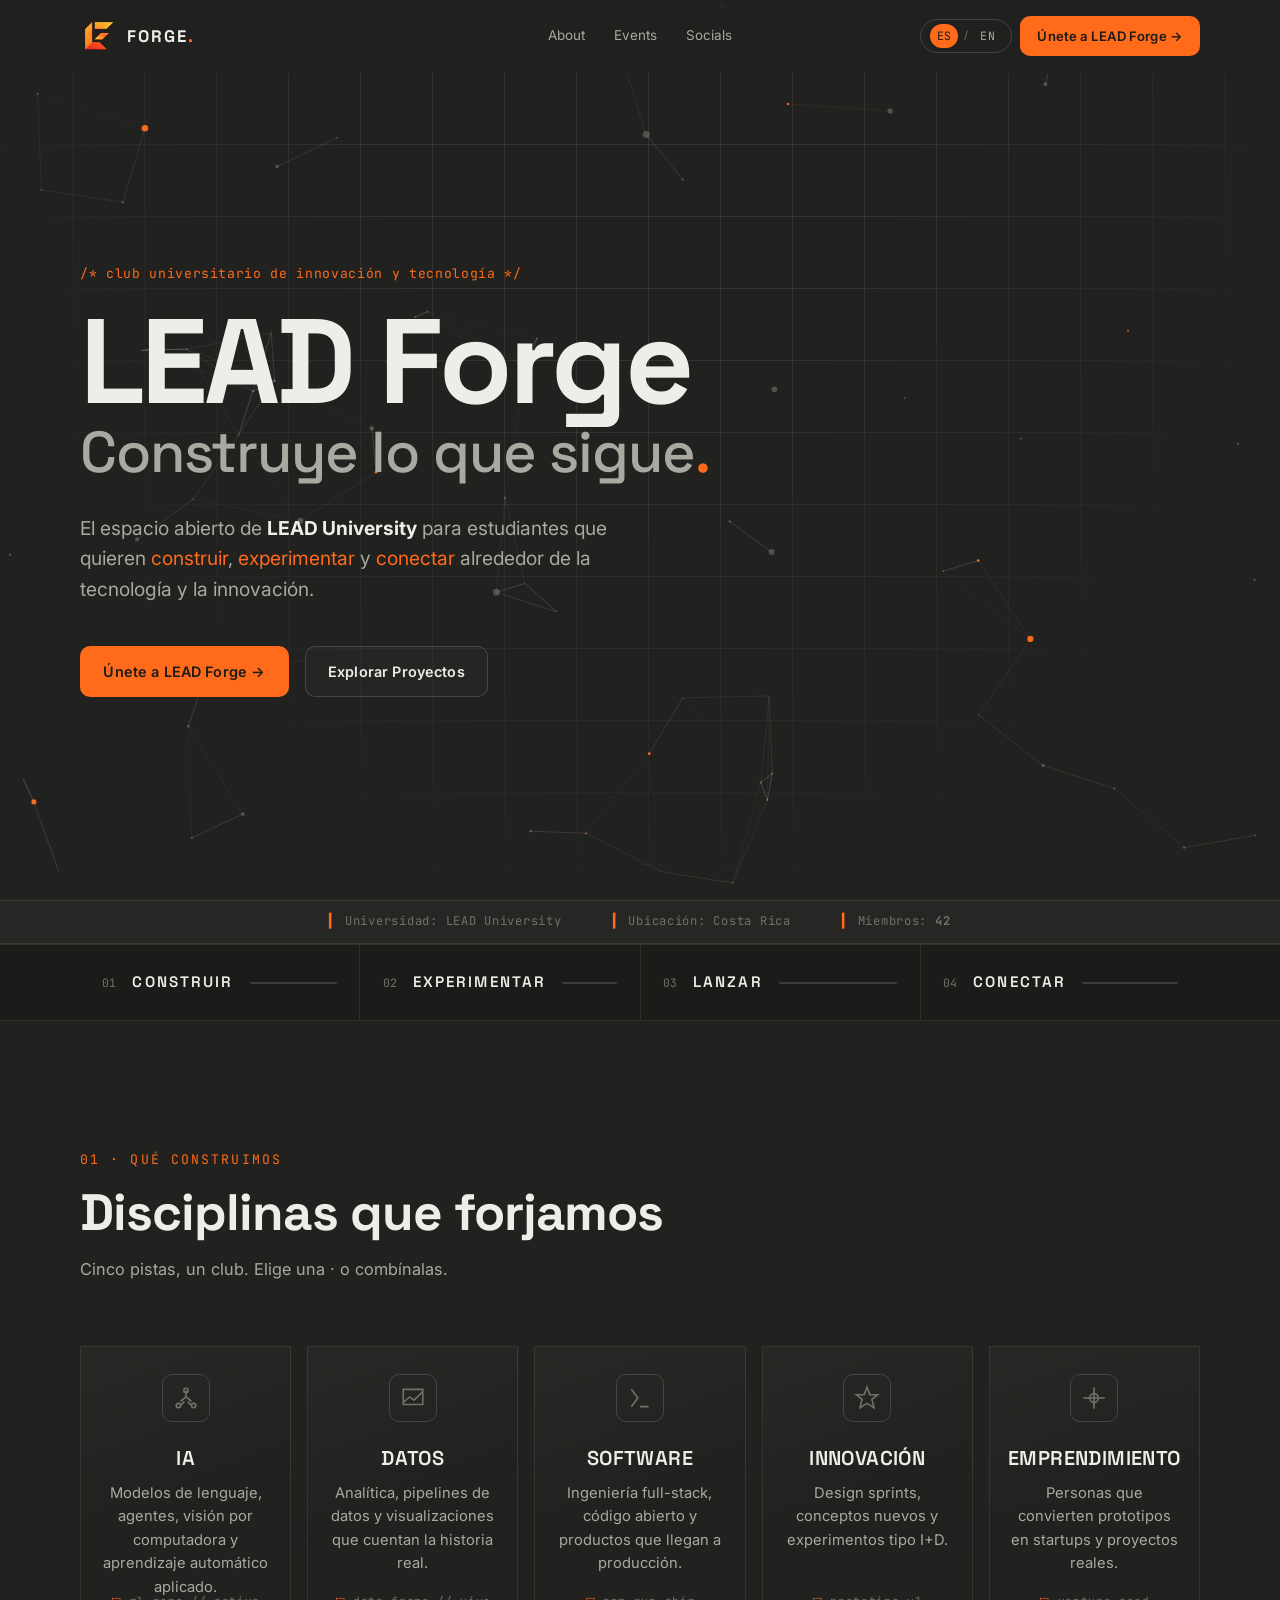
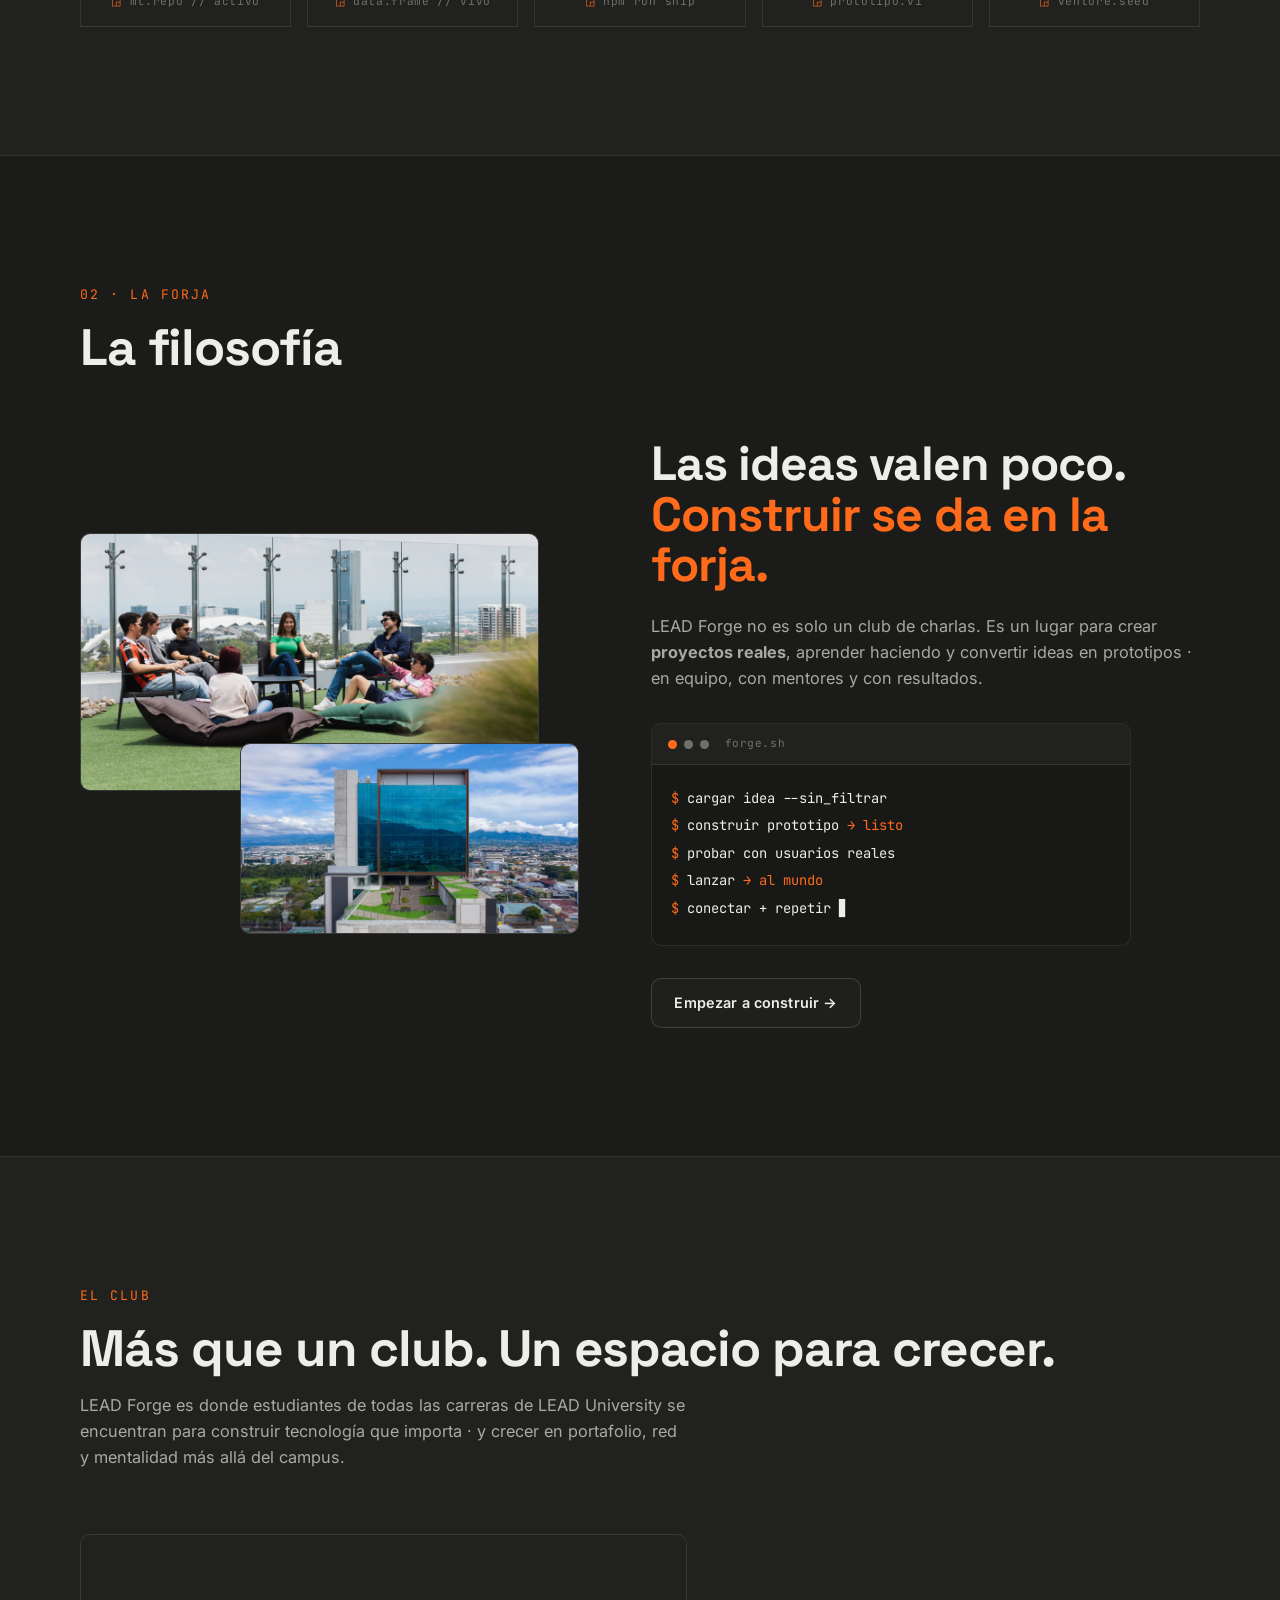
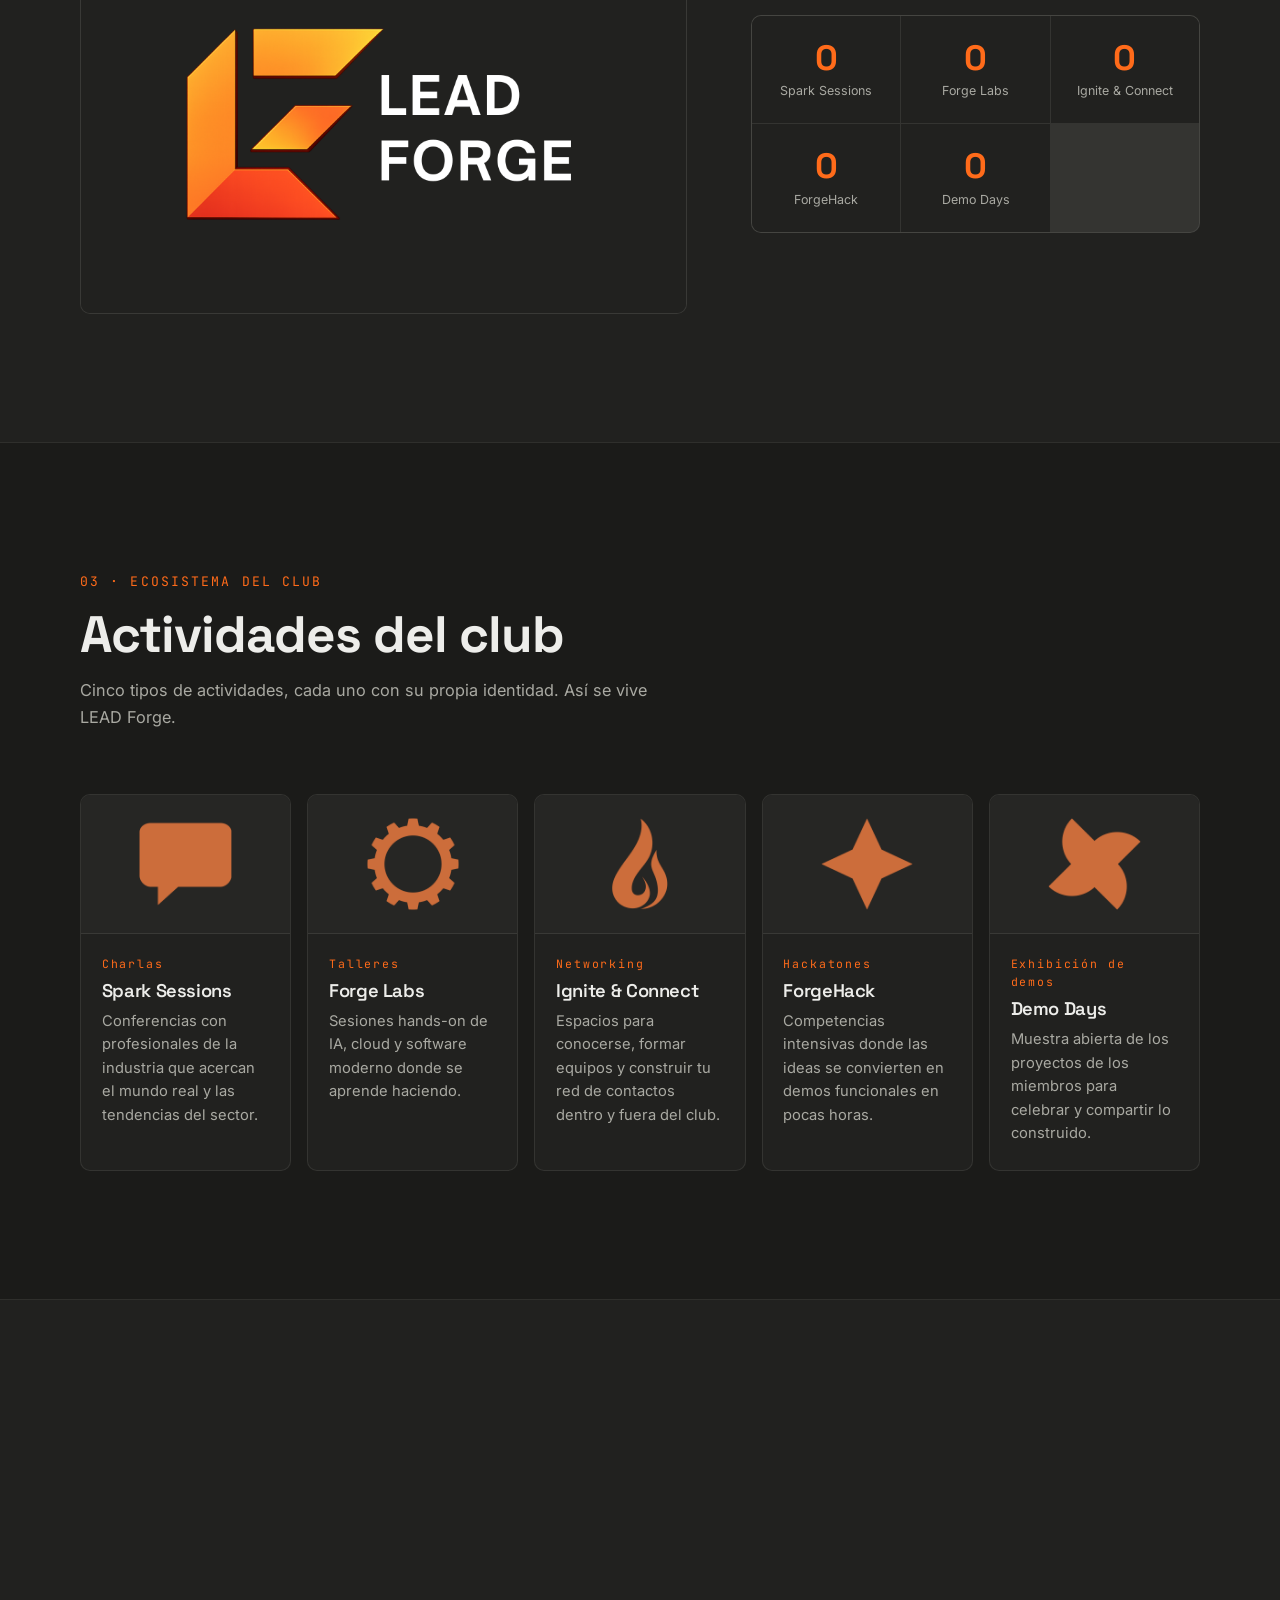
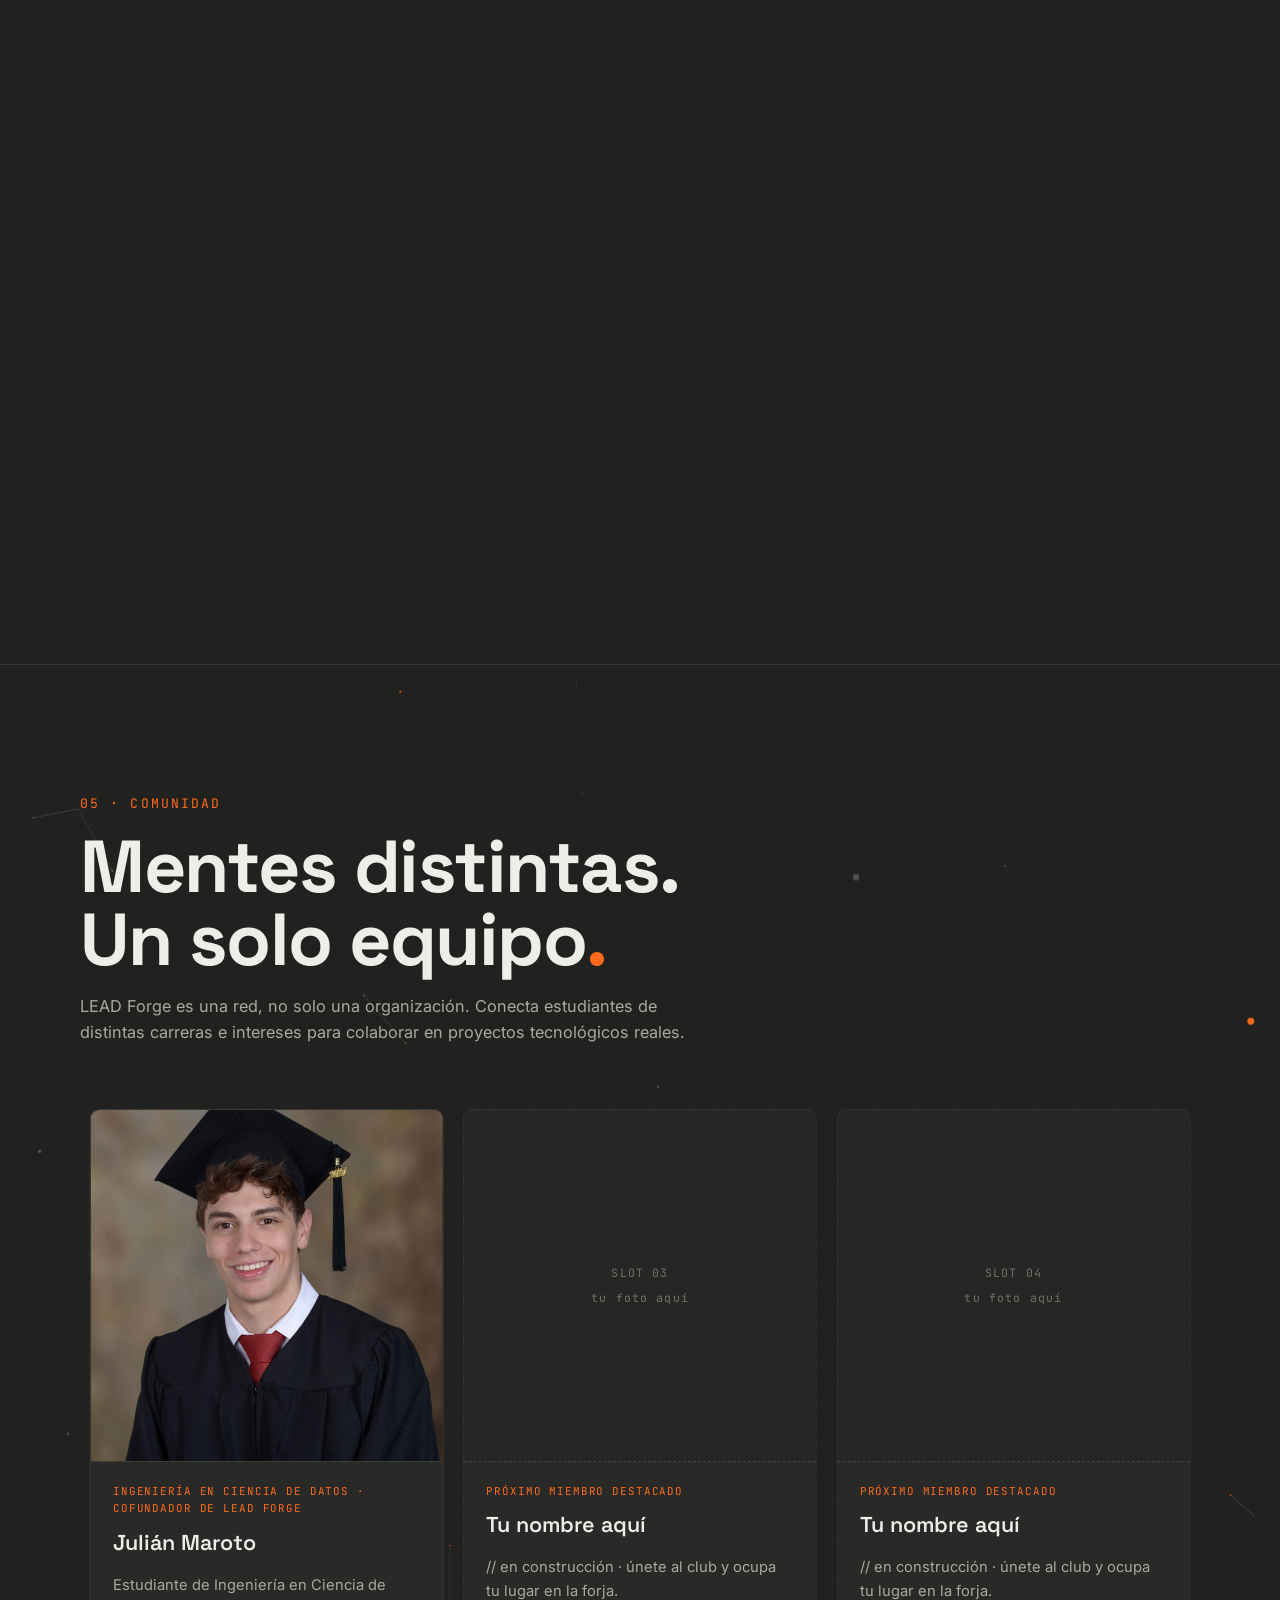
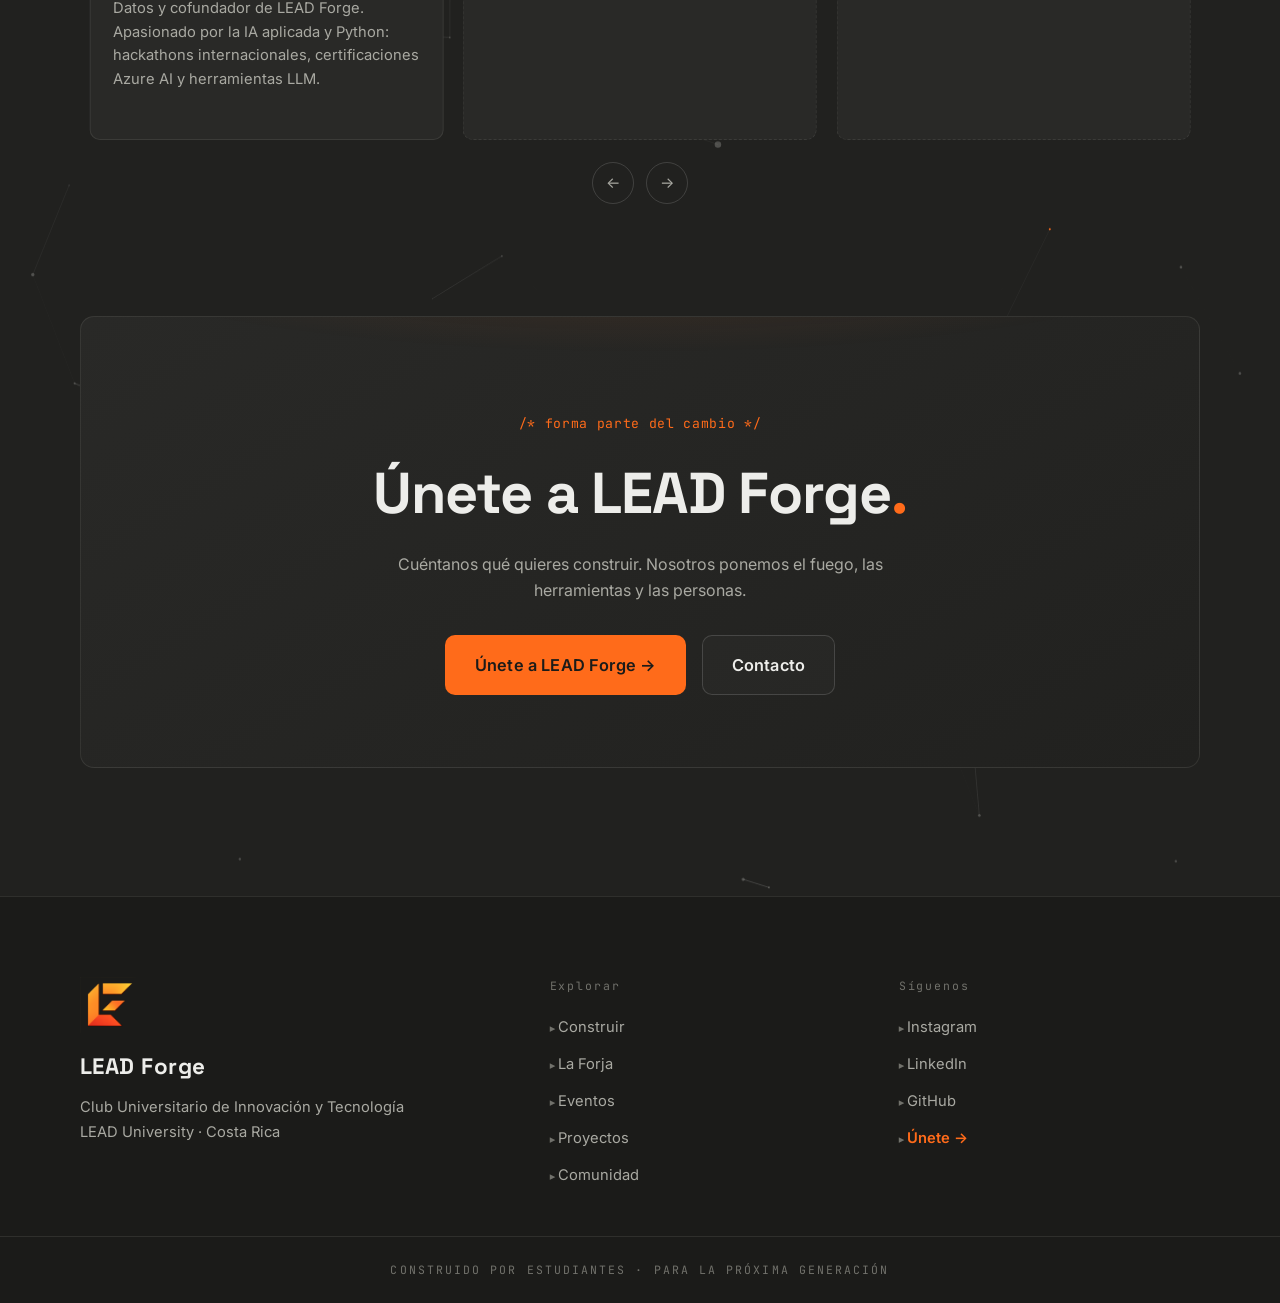
==== commit 3b9609e2: "feat: branding y metadata (og image con banner 1200x630, SEO en todas las paginas)" ====
--- a/index.html
+++ b/index.html
@@ -21,16 +21,19 @@
   <meta property="og:description" content="El club universitario de innovación y tecnología de LEAD University. Construye, experimenta y conecta alrededor de IA, datos, software y emprendimiento." />
   <meta property="og:url" content="https://leadforgecr.com/" />
   <meta property="og:locale" content="es_CR" />
-  <meta property="og:image" content="https://leadforgecr.com/assets/img/hero-visual.svg" />
-  <meta property="og:image:width" content="1400" />
-  <meta property="og:image:height" content="1000" />
-  <meta property="og:image:alt" content="Visual de la red mesh de LEAD Forge" />
+  <meta property="og:locale:alternate" content="en_US" />
+  <meta property="og:image" content="https://leadforgecr.com/assets/og-image.png" />
+  <meta property="og:image:type" content="image/png" />
+  <meta property="og:image:width" content="1200" />
+  <meta property="og:image:height" content="630" />
+  <meta property="og:image:alt" content="Banner de LEAD Forge · Club Universitario de Innovación y Tecnología · LEAD University Costa Rica" />
 
   <!-- Twitter -->
   <meta name="twitter:card" content="summary_large_image" />
   <meta name="twitter:title" content="LEAD Forge · Construye lo que sigue." />
   <meta name="twitter:description" content="El club universitario de innovación y tecnología de LEAD University. IA · Datos · Software · Innovación · Emprendimiento." />
-  <meta name="twitter:image" content="https://leadforgecr.com/assets/img/hero-visual.svg" />
+  <meta name="twitter:image" content="https://leadforgecr.com/assets/og-image.png" />
+  <meta name="twitter:image:alt" content="Banner de LEAD Forge · Club Universitario de Innovación y Tecnología · LEAD University Costa Rica" />
 
   <!-- Icons -->
   <link rel="icon" type="image/png" sizes="any" href="LOGO LEAD FORGE.png" />
@@ -53,6 +56,7 @@
     "alternateName": "Club Universitario de Innovación y Tecnología",
     "url": "https://leadforgecr.com/",
     "logo": "https://leadforgecr.com/LOGO%20LEAD%20FORGE.png",
+    "image": "https://leadforgecr.com/assets/og-image.png",
     "description": "Club de innovación y tecnología de LEAD University. Construye, experimenta y conecta.",
     "slogan": "Construye lo que sigue.",
     "address": {
--- a/css/style.css
+++ b/css/style.css
@@ -35,7 +35,7 @@
 /* ---------- Reset ---------- */
 *, *::before, *::after { box-sizing: border-box; margin: 0; padding: 0; }
 
-html { scroll-behavior: smooth; }
+html { scroll-behavior: smooth; overflow-x: clip; }
 
 body {
   background: var(--bg);
@@ -817,7 +817,19 @@
 @media (max-width: 760px) {
   .nav__links, .nav__cta { display: none; }
   .nav__toggle { display: flex; }
-  .nav__inner { justify-content: space-between; }
+  .nav__inner {
+    height: 62px;
+    display: flex;
+    justify-content: space-between;
+    gap: 0.75rem;
+  }
+  .nav__brand { gap: 0.5rem; }
+  .nav__logo { height: 30px; }
+  .nav__brandtext { font-size: 0.95rem; letter-spacing: 0.1em; }
+  .nav__end { gap: 0.4rem; }
+  .nav__toggle { width: 42px; height: 42px; align-items: center; justify-content: center; padding: 0; }
+  .lang-switch { margin-left: 0; padding: 0.24rem 0.5rem; gap: 0.25rem; }
+  .lang-switch__btn { font-size: 0.68rem; padding: 0.1rem 0.35rem; }
   .keys__grid { grid-template-columns: repeat(2, 1fr); }
   .community { grid-template-columns: 1fr; }
   .footer__inner { grid-template-columns: 1fr; }
@@ -825,13 +837,30 @@
   .footer__social { flex-direction: row; flex-wrap: wrap; }
   .event__list { grid-template-columns: 1fr; }
 
+  /* hero en pantallas pequeñas */
+  .hero { min-height: 100svh; padding-top: 86px; padding-bottom: 44px; }
+  .hero__brand { font-size: clamp(2.6rem, 12vw, 4rem); }
+  .hero__tag { font-size: clamp(1.2rem, 5.2vw, 1.8rem); }
+  .hero__lede { font-size: 0.98rem; margin-top: 1.6rem; }
+  .hero__cta { margin-top: 2rem; gap: 0.8rem; }
+  .hero__cta .btn { flex: 1 1 auto; justify-content: center; }
+
+  /* textos que ya no deben truncarse en pantallas angostas */
+  .stat dd { white-space: normal; }
+  .ecosys-card__body h3 { white-space: normal; }
+  .footer__signature { white-space: normal; letter-spacing: 0.12em; }
+
+  /* secciones más compactas */
+  .section { padding-block: 4rem; }
+  .section__title--big { font-size: clamp(1.9rem, 8.5vw, 2.6rem); }
+
   /* mobile nav overlay */
   .nav__links.open {
     display: flex;
     flex-direction: column;
     gap: 1rem;
     position: fixed;
-    inset: 72px 0 auto 0;
+    inset: 62px 0 auto 0;
     background: rgba(33, 33, 31, 0.97);
     backdrop-filter: blur(16px);
     padding: 2rem var(--pad);
@@ -841,6 +870,11 @@
   .nav__links.open a::after { display: none; }
 }
 
+@media (max-width: 380px) {
+  .nav__brandtext { display: none; }
+  .nav__logo { height: 32px; }
+}
+
 /* ==========================================================================
    LANGUAGE SWITCH
    ========================================================================== */
@@ -865,10 +899,6 @@
 .lang-switch__btn:hover { color: var(--text); }
 .lang-switch__btn.is-active { color: #1B1B19; background: var(--accent); }
 .lang-switch__sep { color: var(--text-dim); font-size: 0.7rem; }
-
-@media (max-width: 760px) {
-  .lang-switch { margin-left: auto; margin-right: 0.5rem; }
-}
 
 /* ==========================================================================
    CALENDAR (tipo timeline)
@@ -1394,6 +1424,8 @@
 }
 @media (max-width: 560px) {
   .calendar-months { grid-template-columns: 1fr; }
+  .calendar { padding: 1.1rem 0.9rem; }
+  .calendar__mark::after { font-size: 0.6rem; }
 }
 
 /* ==========================================================================
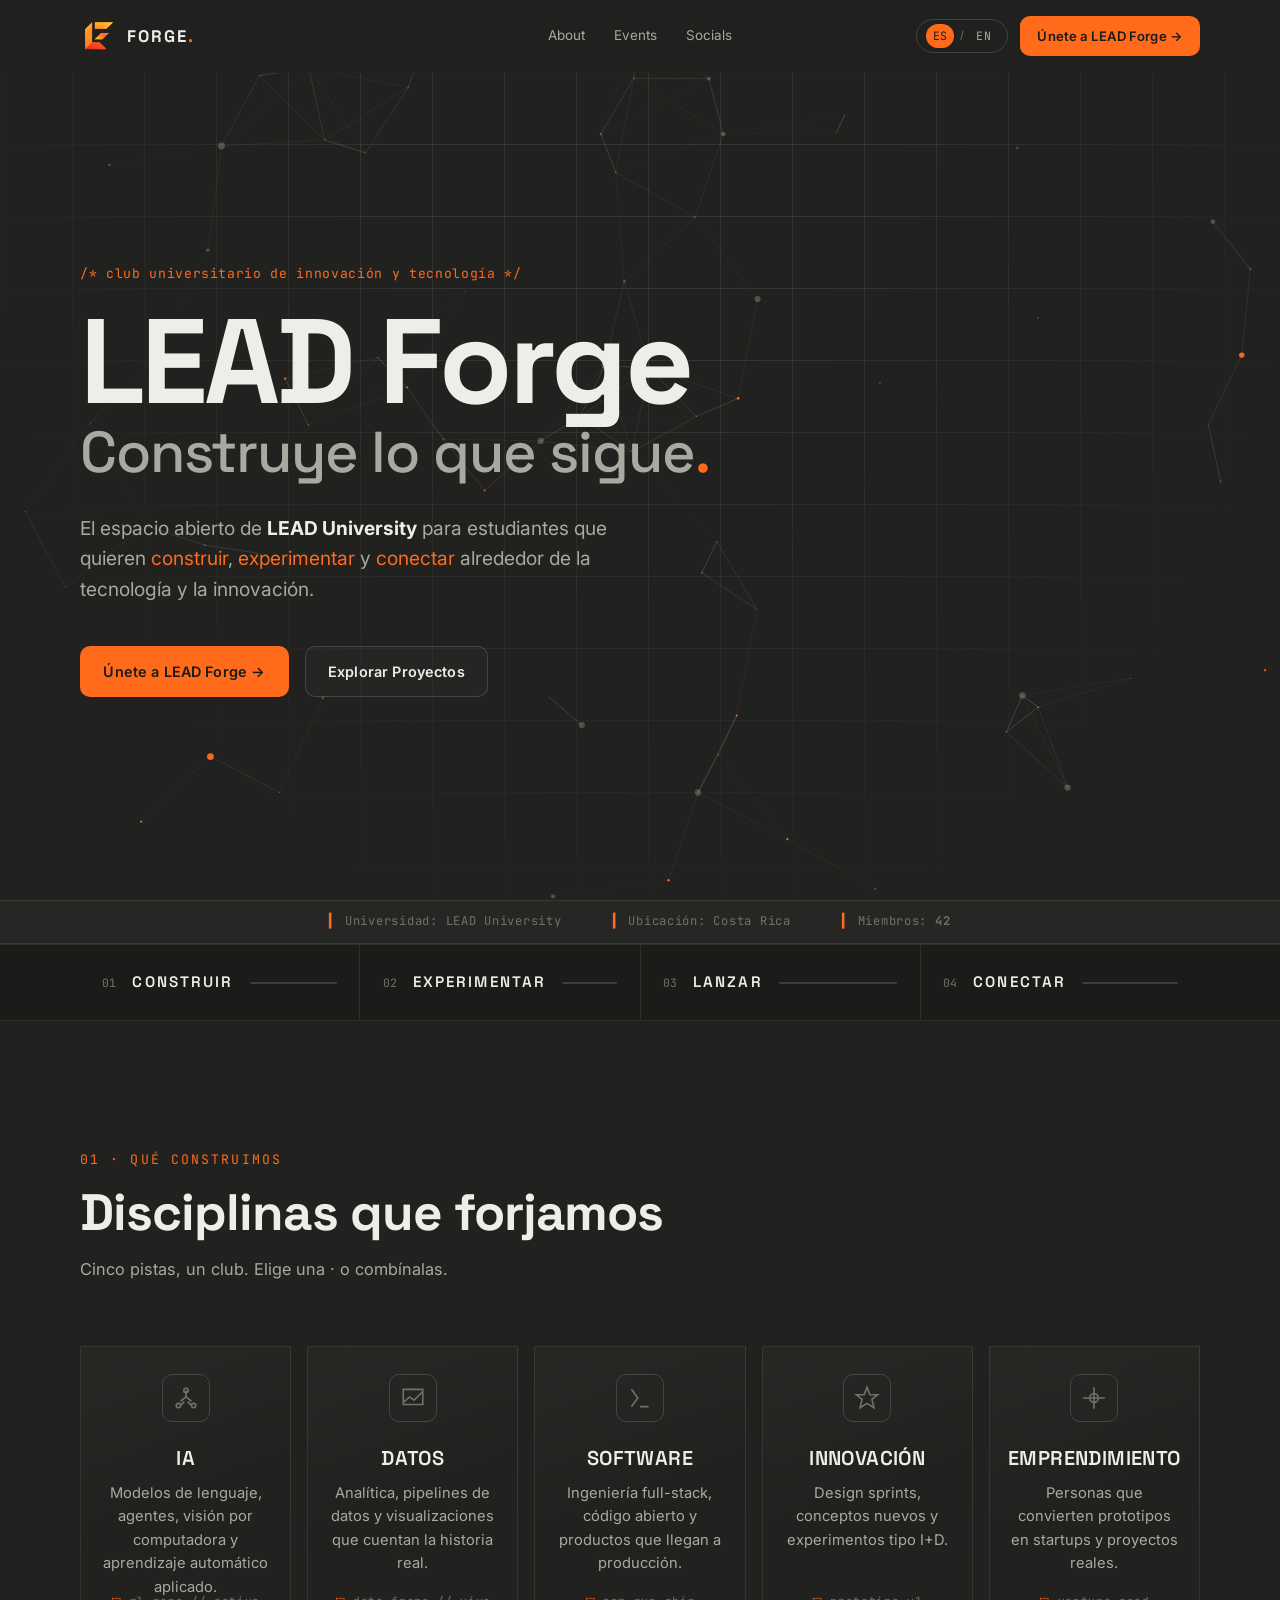
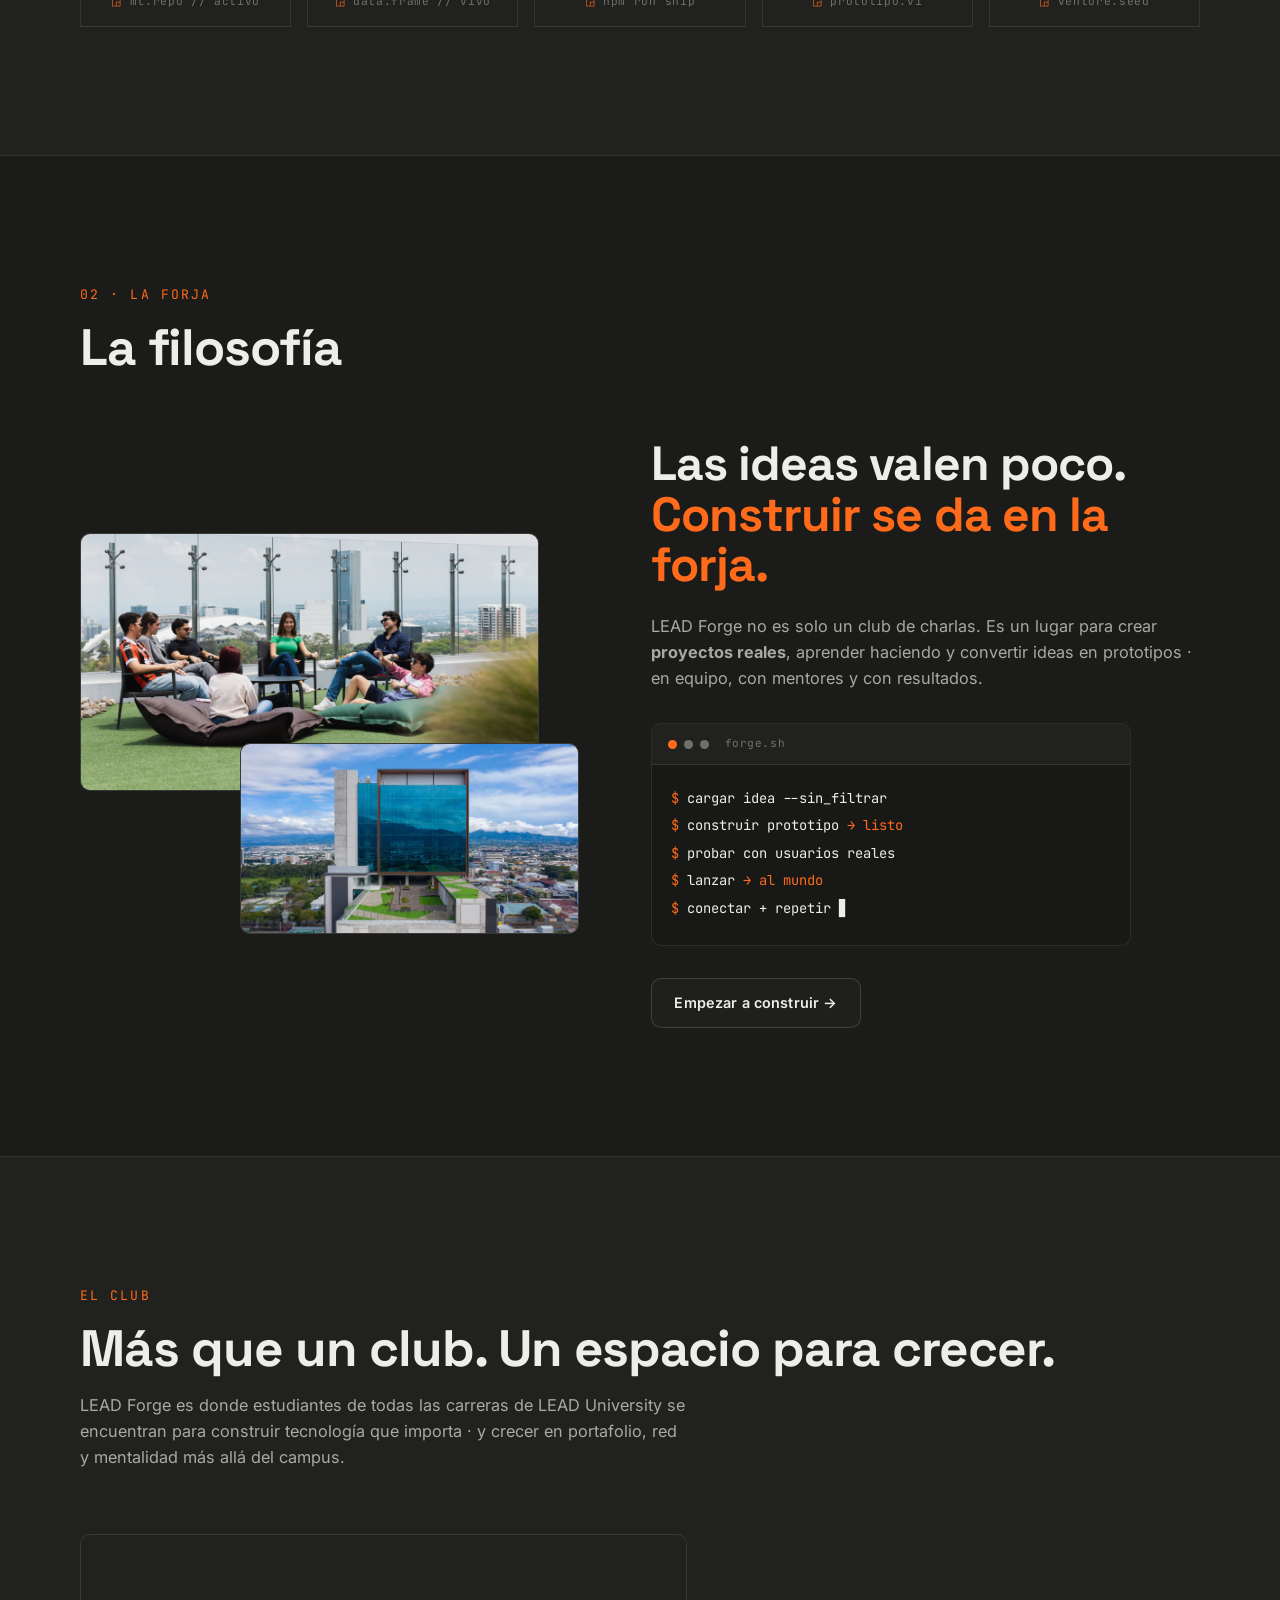
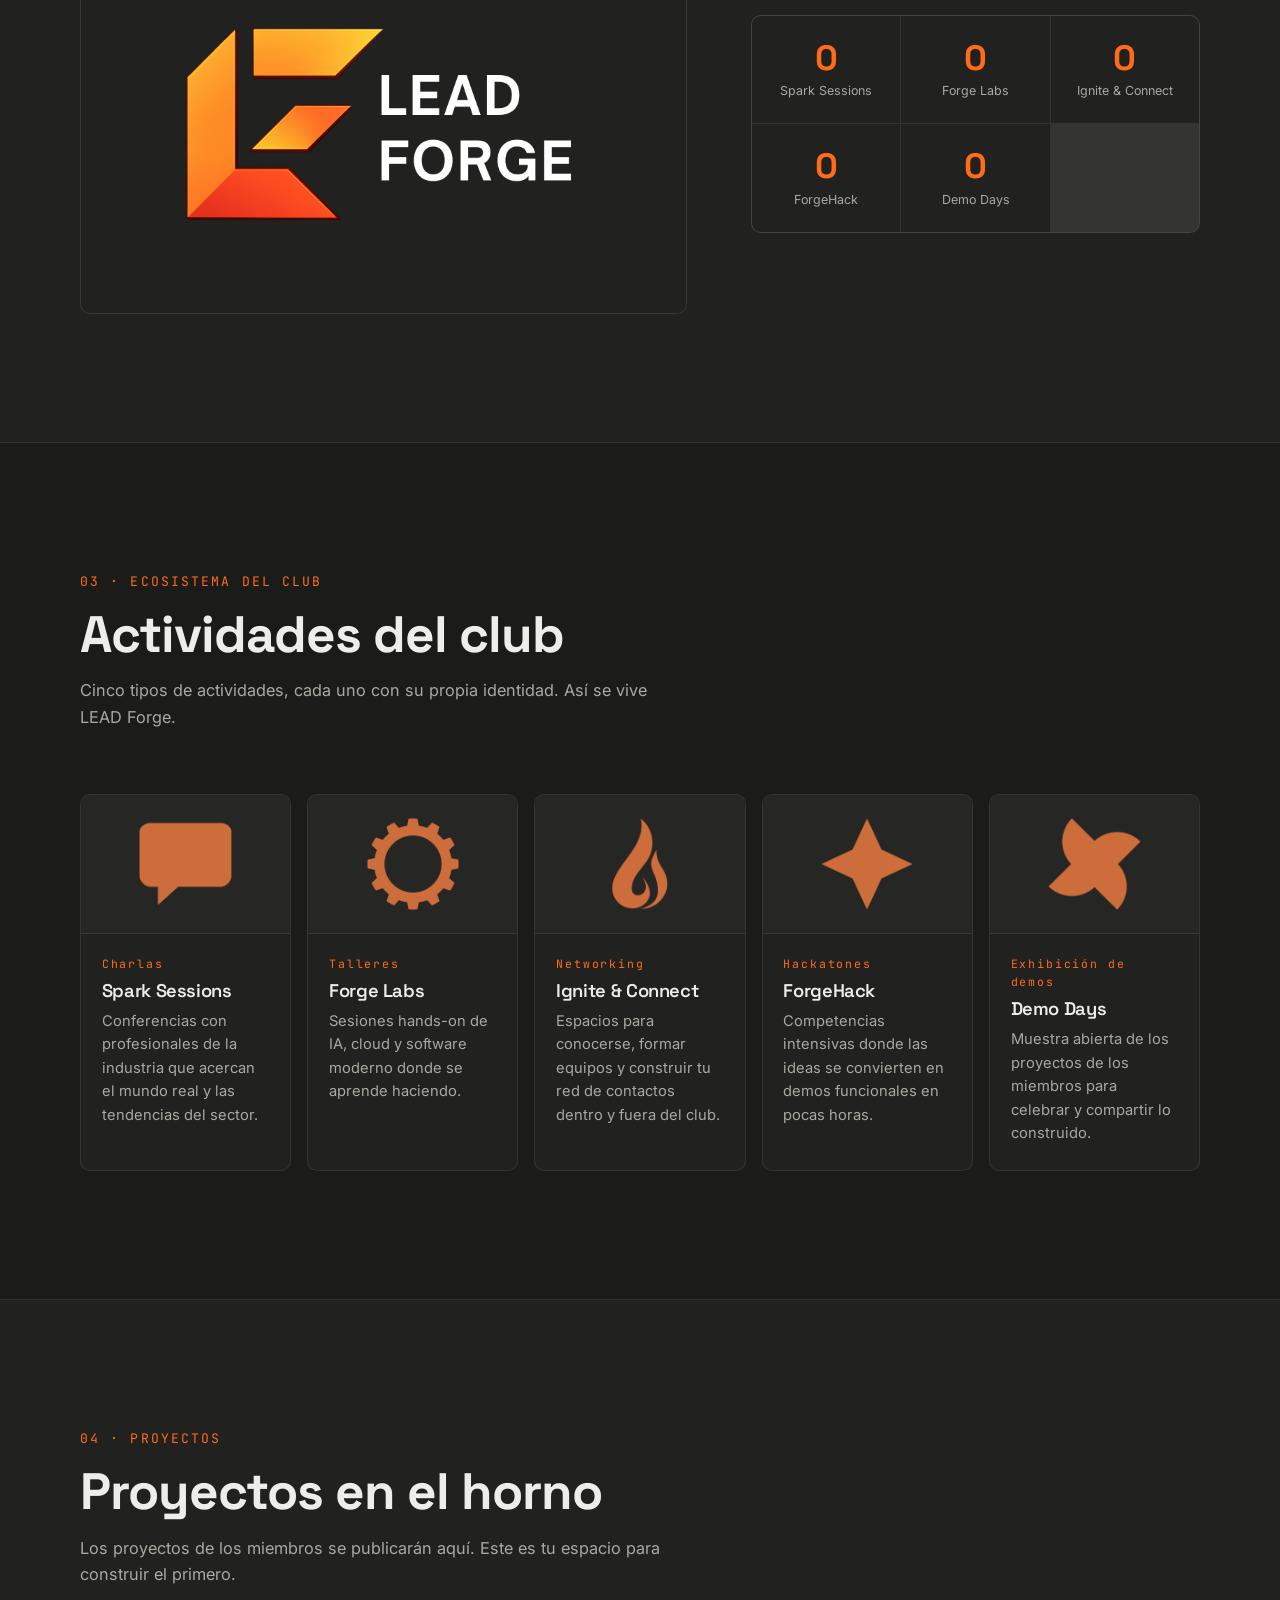
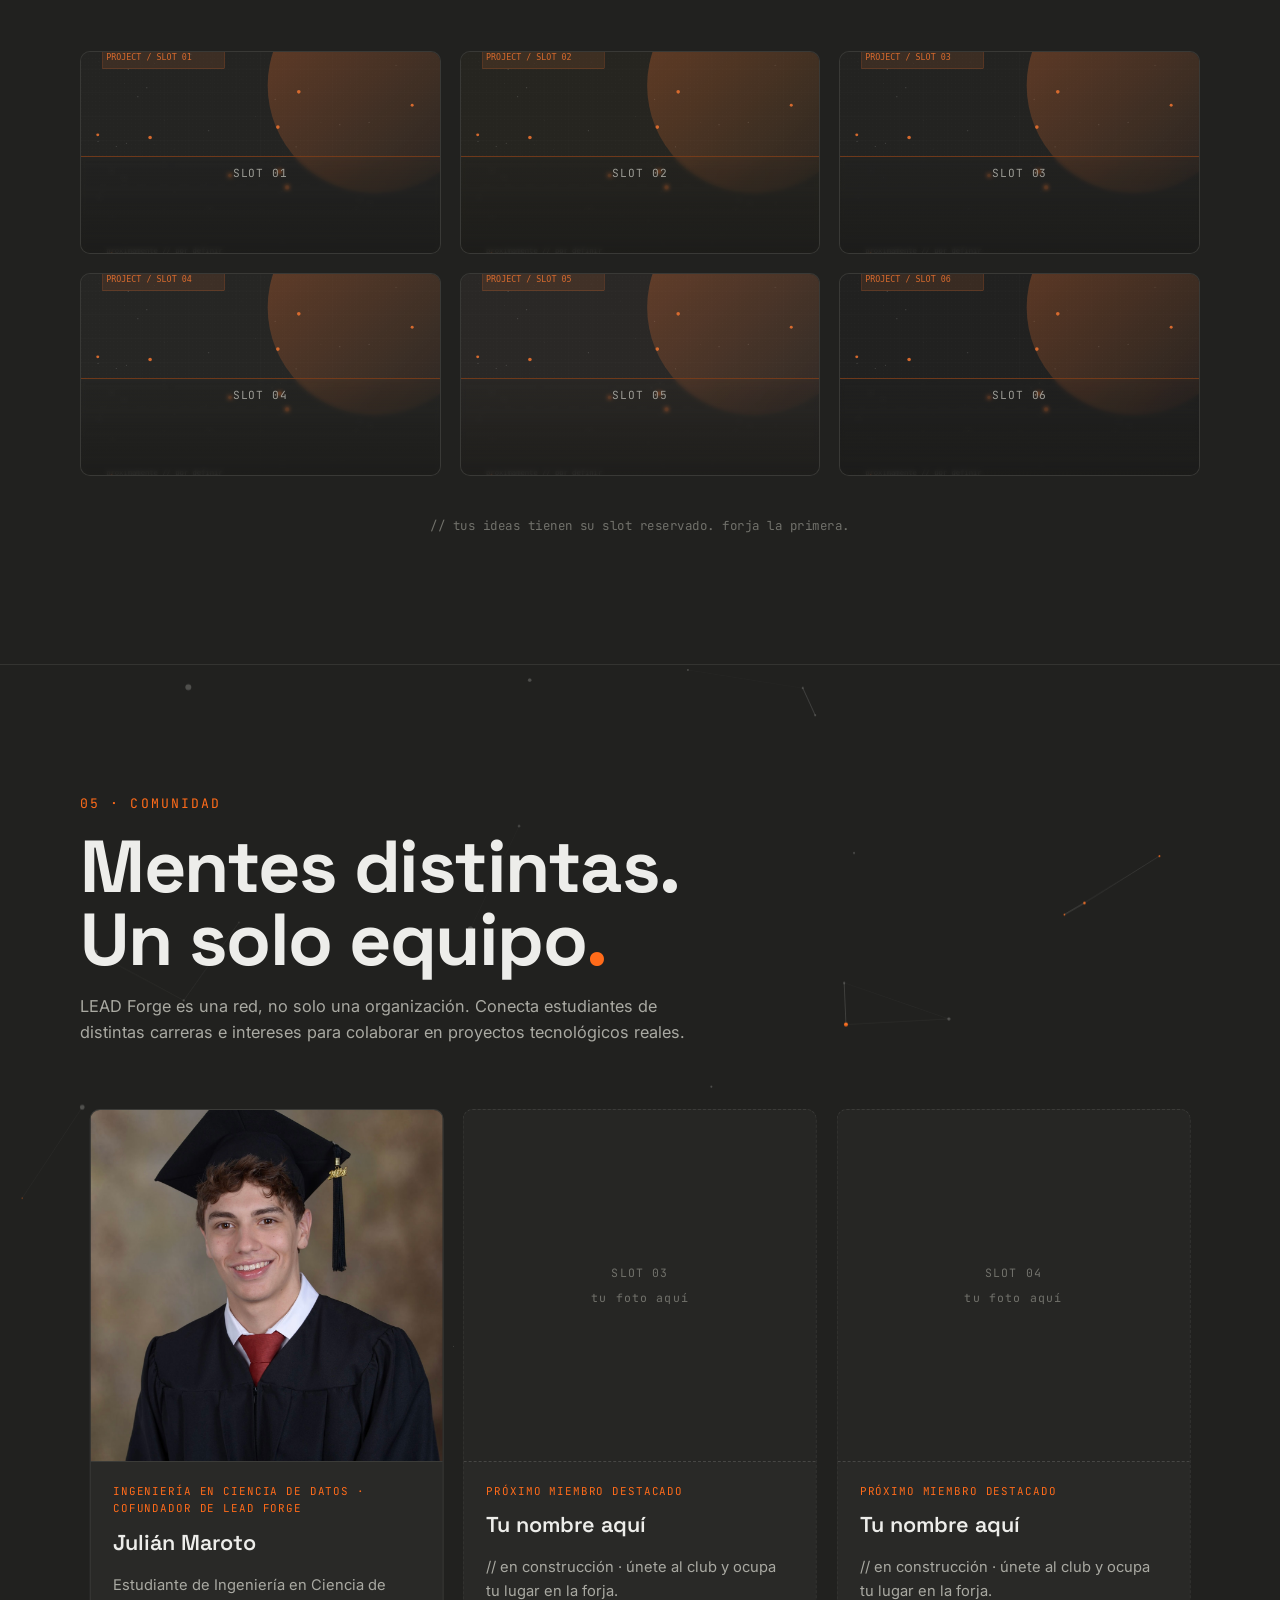
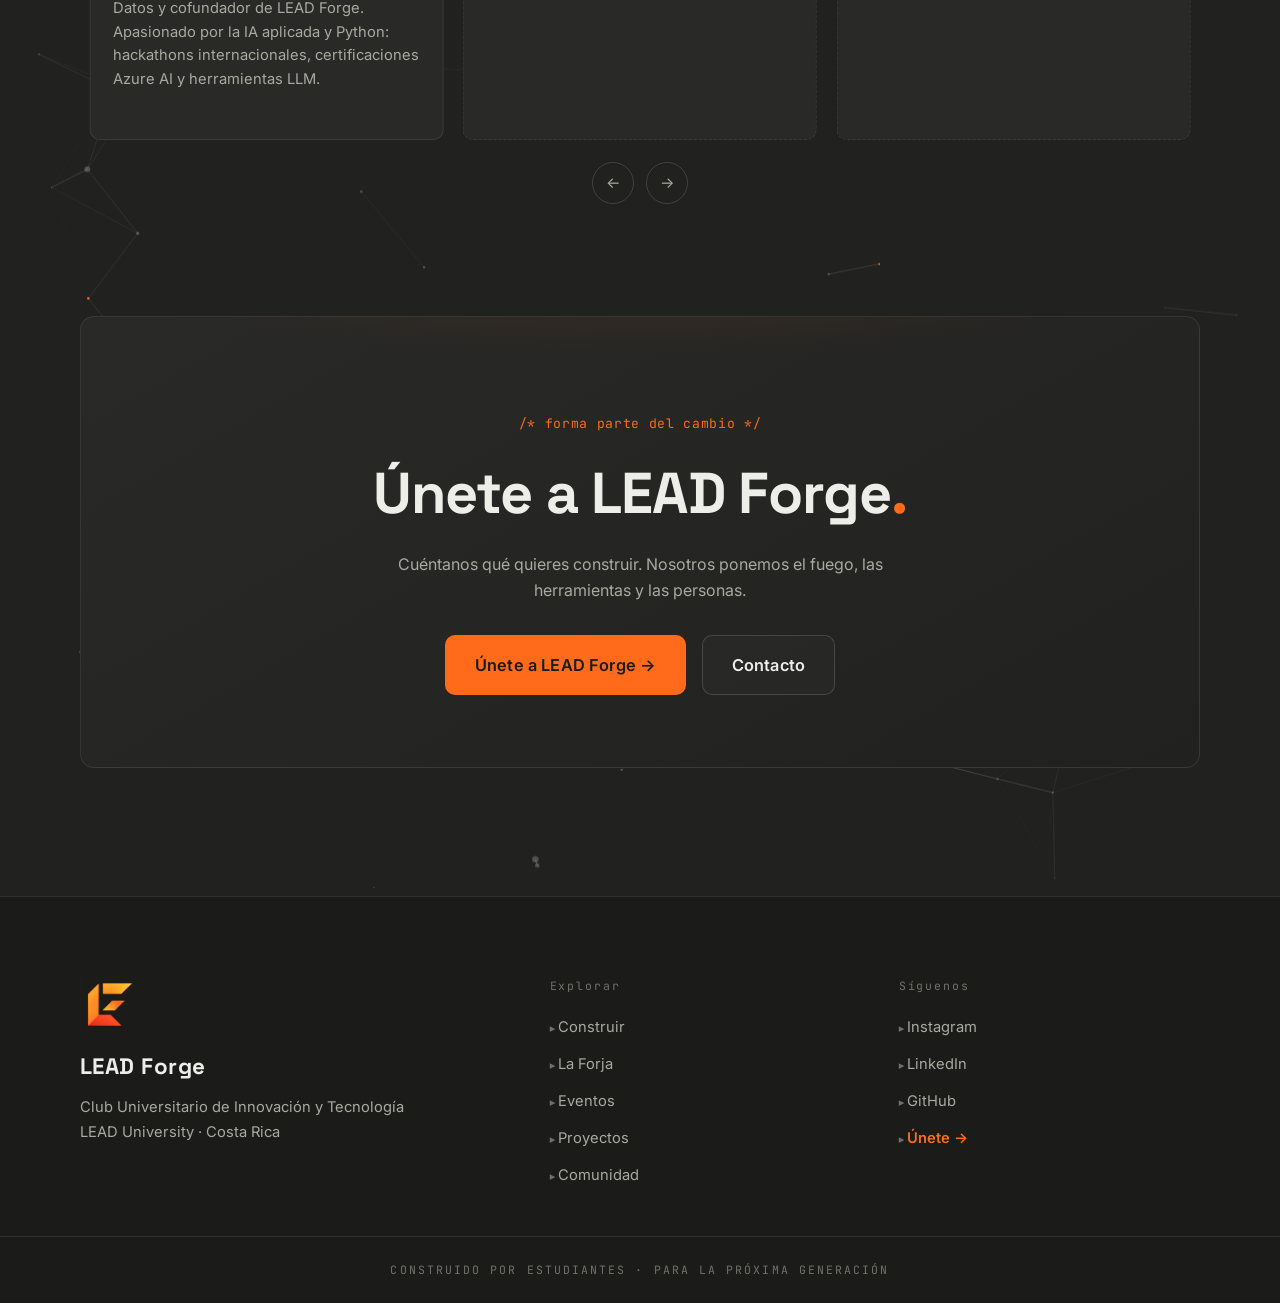
==== commit ec3ec531: "feat: botones Unete al formulario Typeform y Contacto a /socials" ====
--- a/index.html
+++ b/index.html
@@ -96,7 +96,7 @@
           <span class="lang-switch__sep">/</span>
           <button class="lang-switch__btn" data-lang="en" aria-label="English">EN</button>
         </div>
-        <a href="#join" class="btn btn--sm btn--accent nav__cta" data-i18n="nav.cta">Únete a LEAD Forge →</a>
+        <a href="https://form.typeform.com/to/Z0OzGB1R" target="_blank" rel="noopener" class="btn btn--sm btn--accent nav__cta" data-i18n="nav.cta">Únete a LEAD Forge →</a>
         <button class="nav__toggle" id="navToggle" aria-label="Abrir menú" aria-expanded="false">
           <span></span><span></span><span></span>
         </button>
@@ -120,7 +120,7 @@
           <em>experimentar</em> y <em>conectar</em> alrededor de la tecnología y la innovación.
         </p>
         <div class="hero__cta reveal" data-delay="3">
-          <a href="#join" class="btn btn--accent" data-i18n="hero.ctaPrimary">Únete a LEAD Forge →</a>
+          <a href="https://form.typeform.com/to/Z0OzGB1R" target="_blank" rel="noopener" class="btn btn--accent" data-i18n="hero.ctaPrimary">Únete a LEAD Forge →</a>
           <a href="#projects" class="btn btn--ghost" data-i18n="hero.ctaSecondary">Explorar Proyectos</a>
         </div>
       </div>
@@ -249,7 +249,7 @@
               </div>
             </div>
 
-            <a href="#join" class="btn btn--ghost reveal" data-i18n="forge.btn">Empezar a construir →</a>
+            <a href="https://form.typeform.com/to/Z0OzGB1R" target="_blank" rel="noopener" class="btn btn--ghost reveal" data-i18n="forge.btn">Empezar a construir →</a>
           </div>
         </div>
       </div>
@@ -439,8 +439,8 @@
           <h2 class="join__title" data-i18n="join.title">Únete a LEAD Forge<span class="accent-dot">.</span></h2>
           <p class="join__sub" data-i18n="join.sub">Cuéntanos qué quieres construir. Nosotros ponemos el fuego, las herramientas y las personas.</p>
           <div class="join__actions">
-            <a href="#join" class="btn btn--accent btn--lg" data-i18n="join.primary">Únete a LEAD Forge →</a>
-            <a href="#join" class="btn btn--ghost btn--lg" data-i18n="join.secondary">Contacto</a>
+            <a href="https://form.typeform.com/to/Z0OzGB1R" target="_blank" rel="noopener" class="btn btn--accent btn--lg" data-i18n="join.primary">Únete a LEAD Forge →</a>
+            <a href="socials.html" class="btn btn--ghost btn--lg" data-i18n="join.secondary">Contacto</a>
           </div>
         </div>
       </div>
@@ -471,7 +471,7 @@
         <a href="https://www.instagram.com/lead_forge_cr" target="_blank" rel="noopener">Instagram</a>
         <a href="https://www.linkedin.com/company/lead-forge-cr/" target="_blank" rel="noopener">LinkedIn</a>
         <a href="https://github.com/LEAD-FORGE" target="_blank" rel="noopener">GitHub</a>
-        <a href="#join" class="footer__join" data-i18n="footer.join">Únete →</a>
+        <a href="https://form.typeform.com/to/Z0OzGB1R" target="_blank" rel="noopener" class="footer__join" data-i18n="footer.join">Únete →</a>
       </div>
     </div>
     <div class="footer__signature" data-i18n="footer.sig">CONSTRUIDO POR ESTUDIANTES · PARA LA PRÓXIMA GENERACIÓN</div>
--- a/css/style.css
+++ b/css/style.css
@@ -128,12 +128,12 @@
 .nav.scrolled { border-bottom-color: var(--line); background: rgba(33, 33, 31, 0.88); }
 .nav__inner {
   display: grid;
-  grid-template-columns: 1fr auto 1fr;
-  align-items: center;
-  gap: 1rem;
+  grid-template-columns: minmax(0, 1fr) auto minmax(0, 1fr);
+  align-items: center;
+  gap: 1.5rem;
   height: 72px;
 }
-.nav__brand { display: flex; align-items: center; gap: 0.7rem; justify-self: start; }
+.nav__brand { display: flex; align-items: center; gap: 0.7rem; justify-self: start; margin-right: auto; }
 .nav__logo { height: 36px; width: auto; }
 .nav__brandtext {
   font-family: var(--display);
@@ -161,7 +161,7 @@
 }
 .nav__links a:hover { color: var(--text); }
 .nav__links a:hover::after { transform: scaleX(1); }
-.nav__end { justify-self: end; display: flex; align-items: center; gap: 0.5rem; }
+.nav__end { justify-self: end; display: flex; align-items: center; gap: 0.75rem; margin-left: auto; }
 .nav__cta { margin-left: 0; }
 .nav__toggle { display: none; flex-direction: column; gap: 5px; padding: 8px; }
 .nav__toggle span { width: 22px; height: 2px; background: var(--text); transition: 0.25s; }
@@ -814,6 +814,14 @@
   .footer__inner { grid-template-columns: 1fr 1fr; }
 }
 
+/* rango medio: la barra no se aprieta ni el logo roza ES/EN */
+@media (max-width: 1040px) and (min-width: 761px) {
+  .nav__inner { gap: 1.25rem; }
+  .nav__links { gap: 1.25rem; }
+  .nav__cta { font-size: 0.78rem; padding-inline: 0.9rem; }
+  .nav__logo { height: 32px; }
+}
+
 @media (max-width: 760px) {
   .nav__links, .nav__cta { display: none; }
   .nav__toggle { display: flex; }
@@ -821,12 +829,12 @@
     height: 62px;
     display: flex;
     justify-content: space-between;
-    gap: 0.75rem;
+    gap: 1rem;
   }
-  .nav__brand { gap: 0.5rem; }
+  .nav__brand { gap: 0.5rem; flex-shrink: 0; }
   .nav__logo { height: 30px; }
   .nav__brandtext { font-size: 0.95rem; letter-spacing: 0.1em; }
-  .nav__end { gap: 0.4rem; }
+  .nav__end { gap: 0.4rem; margin-left: auto; flex-shrink: 0; }
   .nav__toggle { width: 42px; height: 42px; align-items: center; justify-content: center; padding: 0; }
   .lang-switch { margin-left: 0; padding: 0.24rem 0.5rem; gap: 0.25rem; }
   .lang-switch__btn { font-size: 0.68rem; padding: 0.1rem 0.35rem; }
@@ -885,7 +893,7 @@
   border: 1px solid var(--line-strong);
   border-radius: 999px;
   padding: 0.28rem 0.6rem;
-  margin-left: 0.4rem;
+  margin-left: 0.75rem;
 }
 .lang-switch__btn {
   font-family: var(--mono);
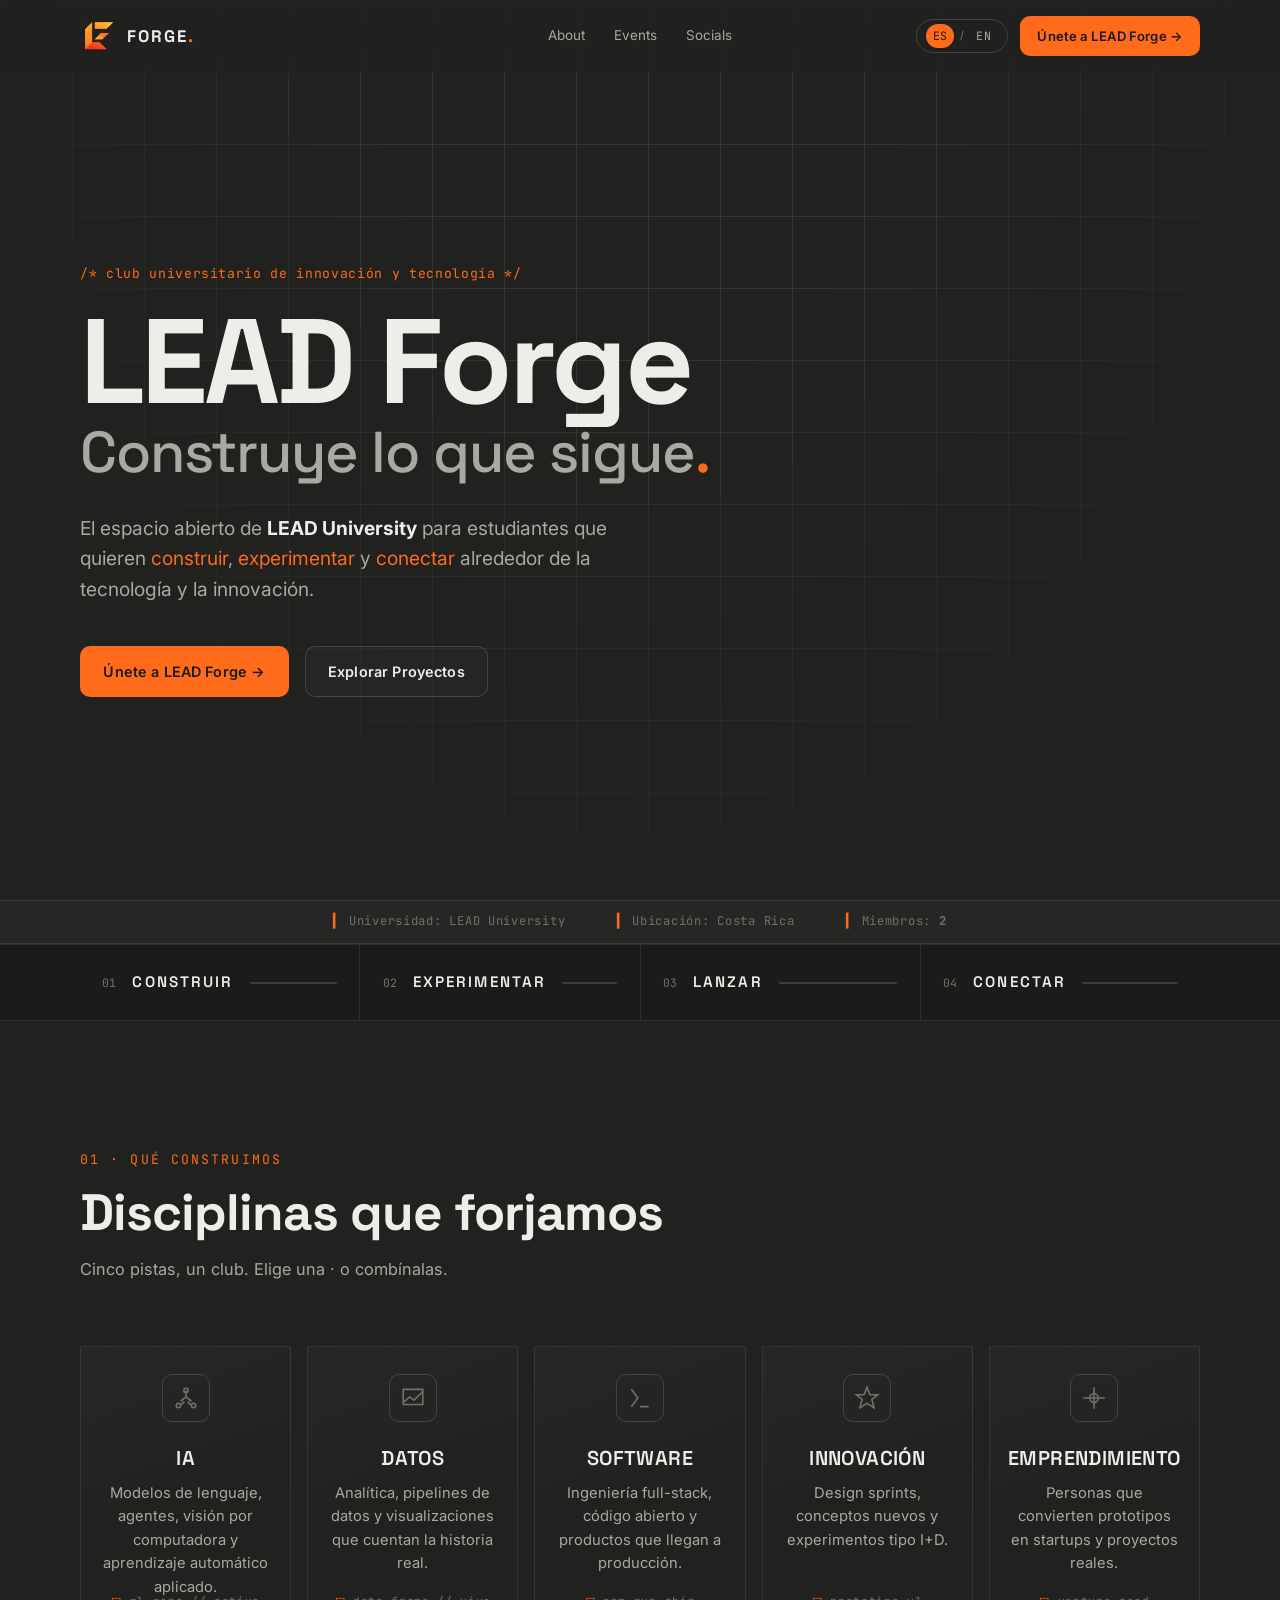
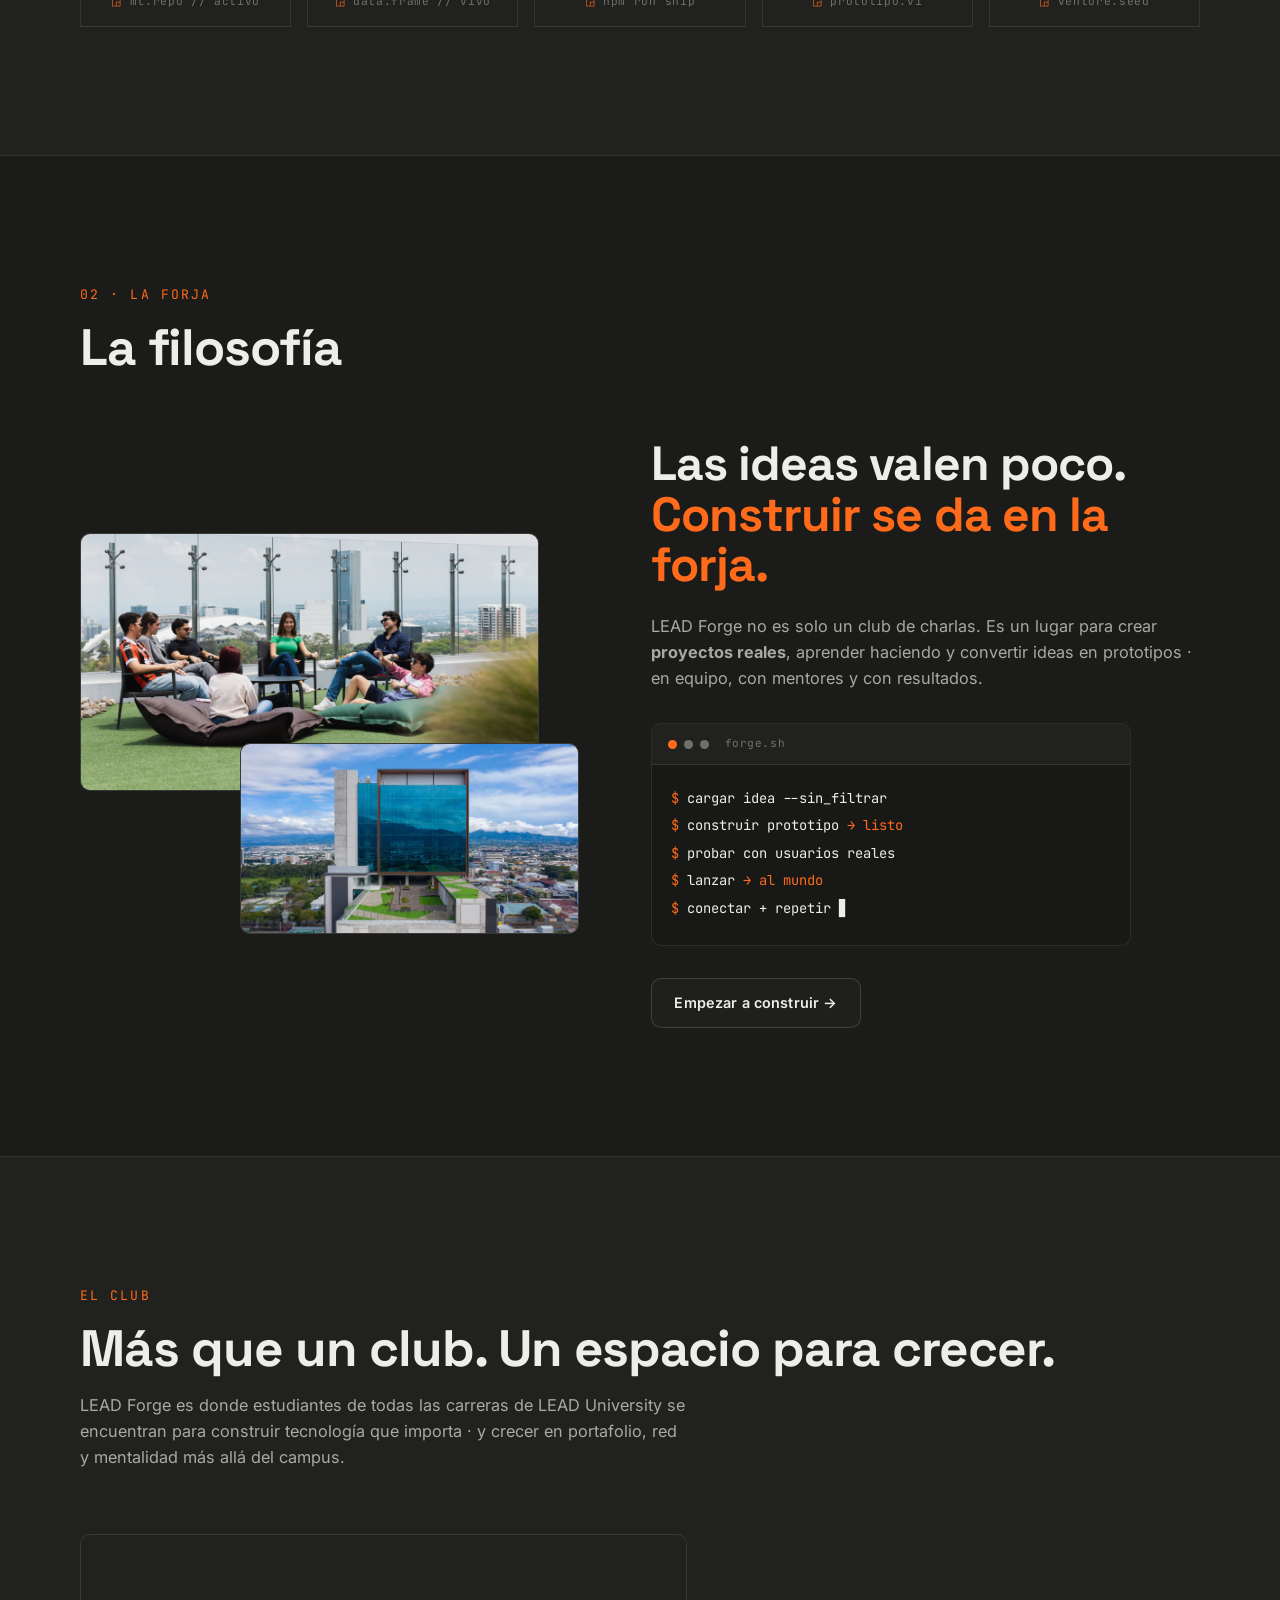
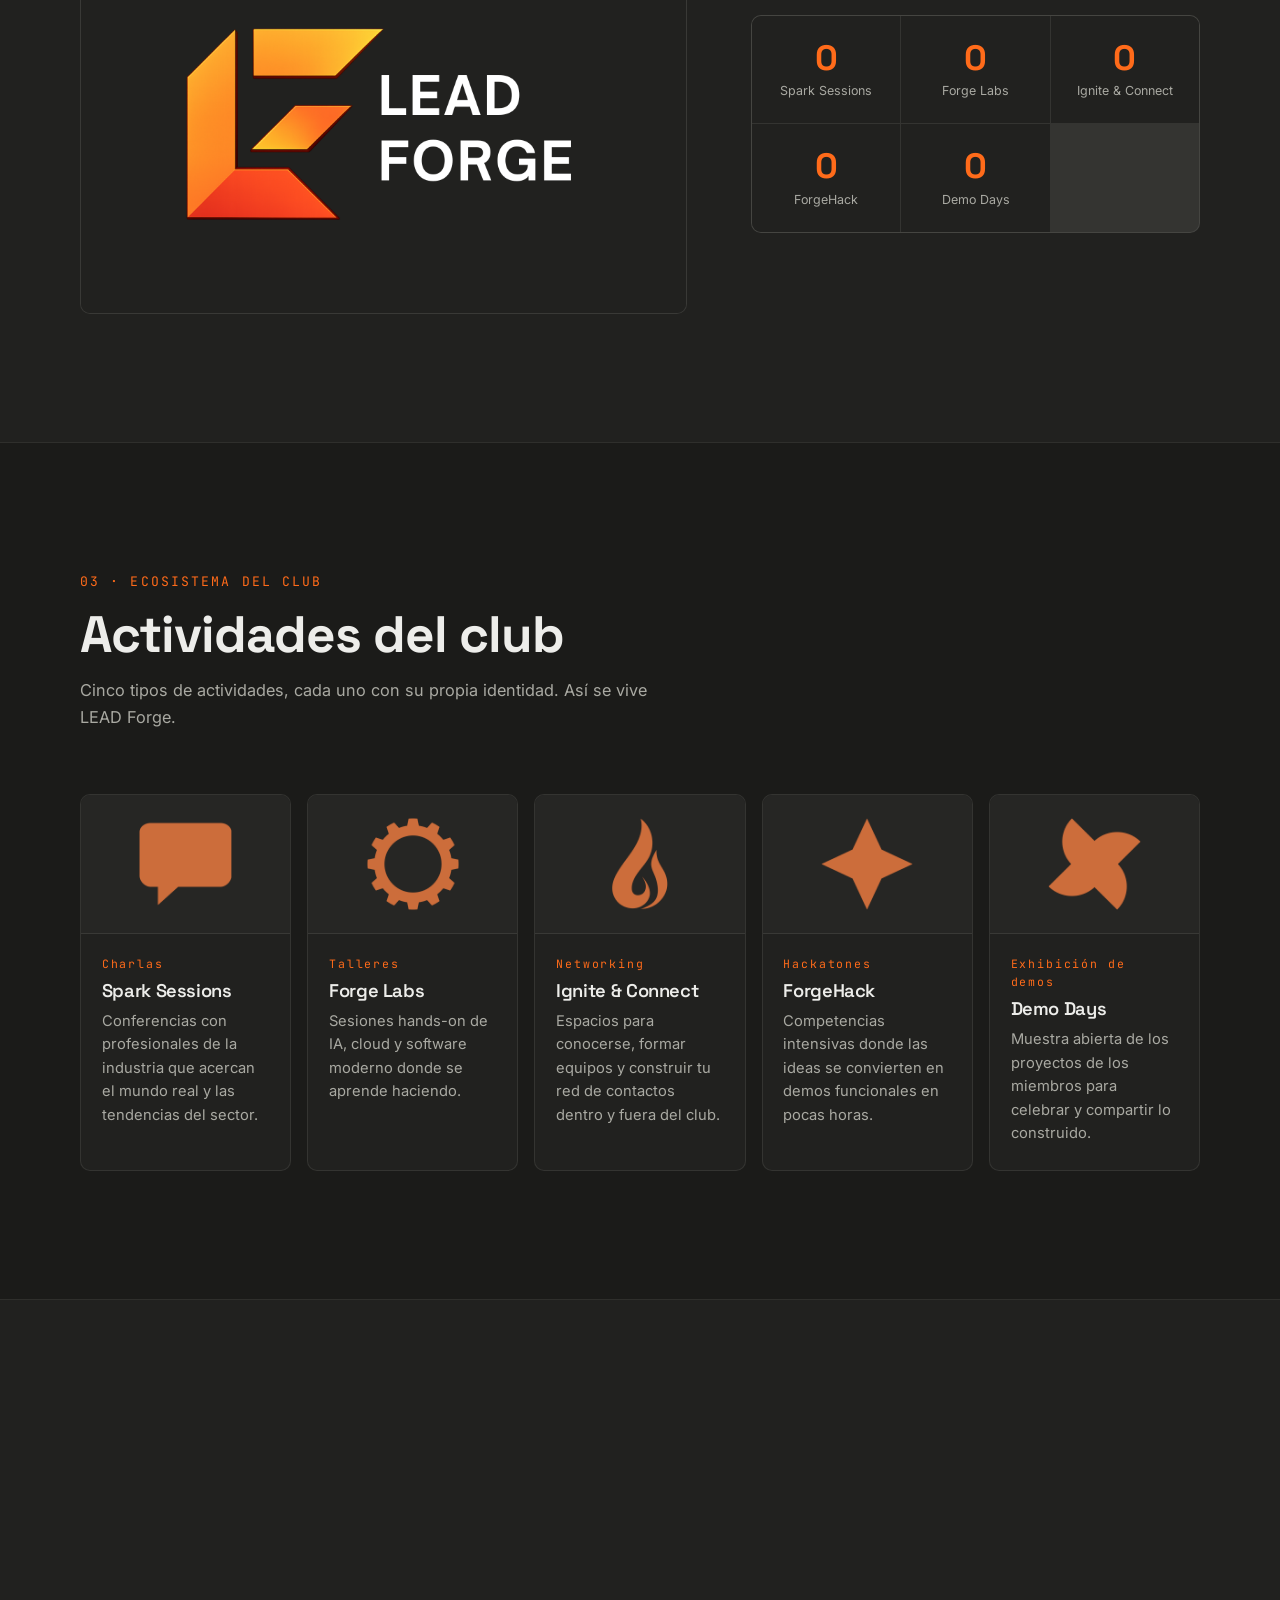
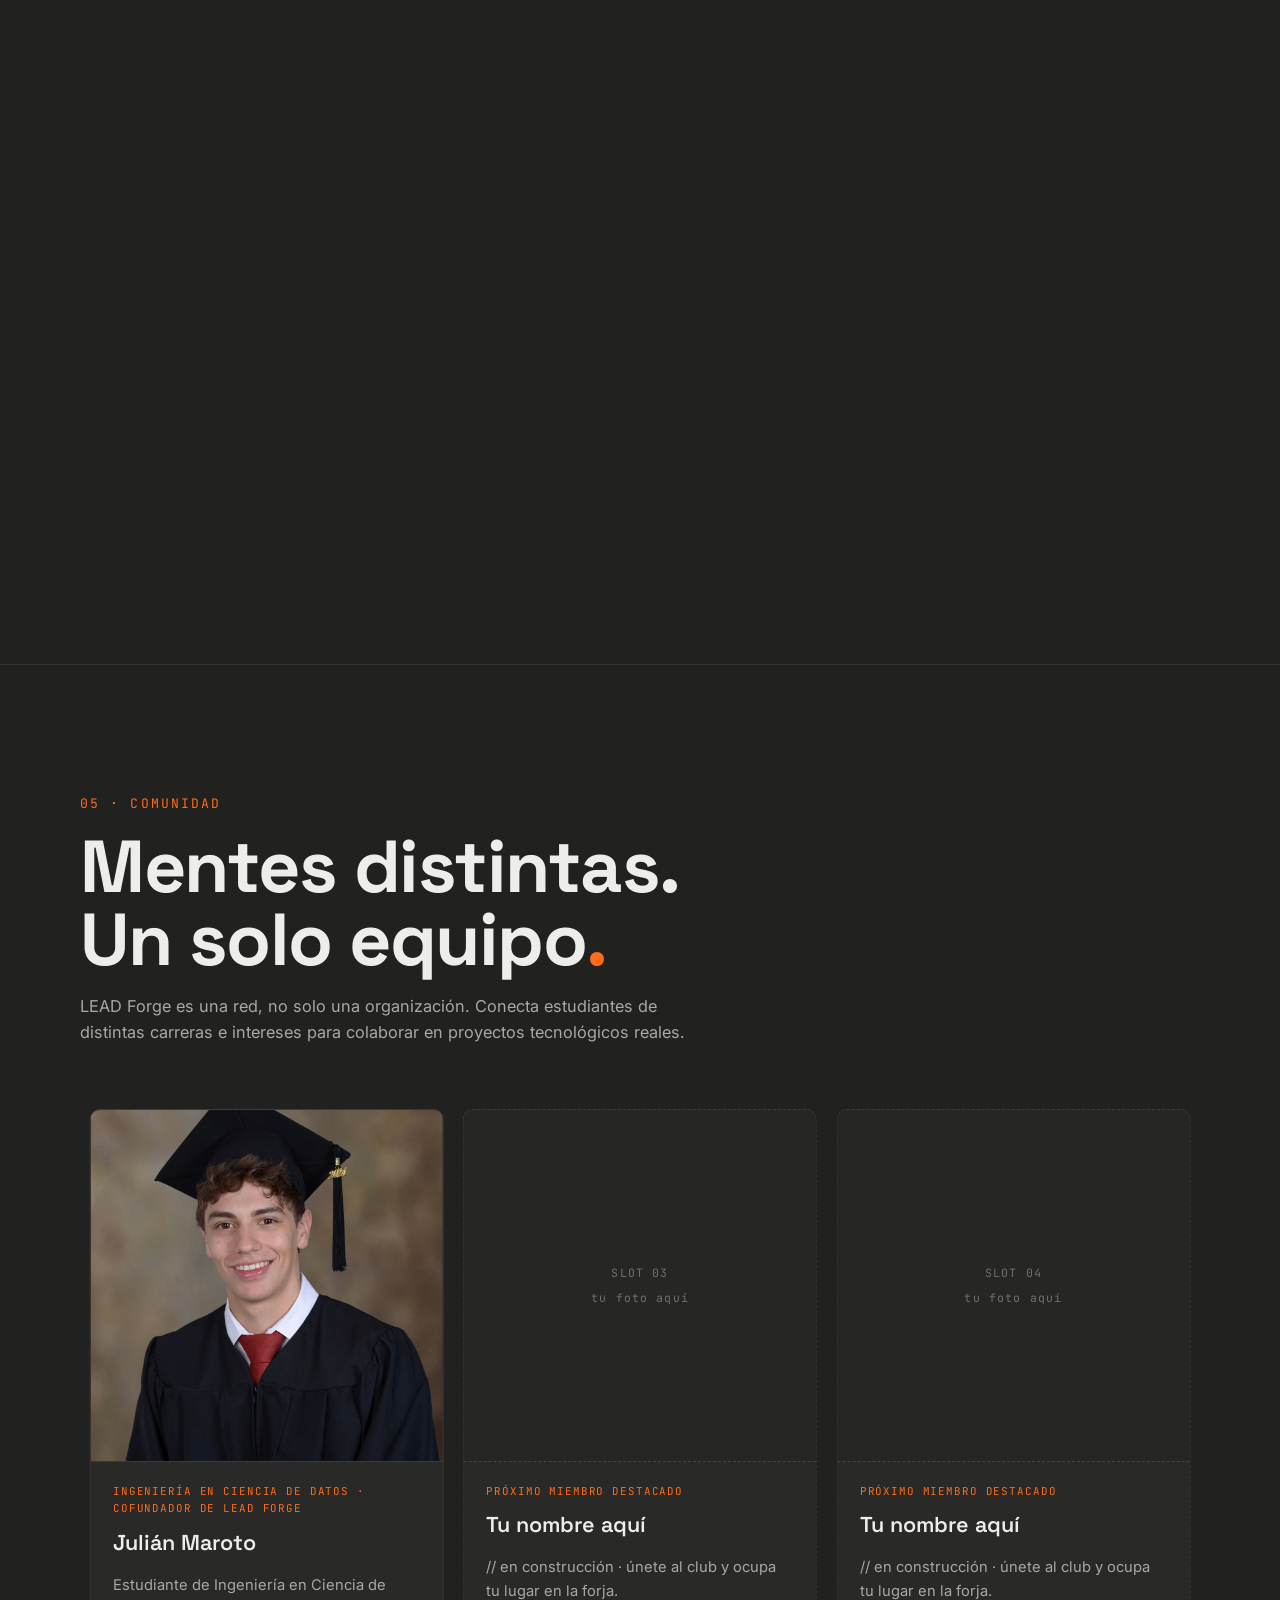
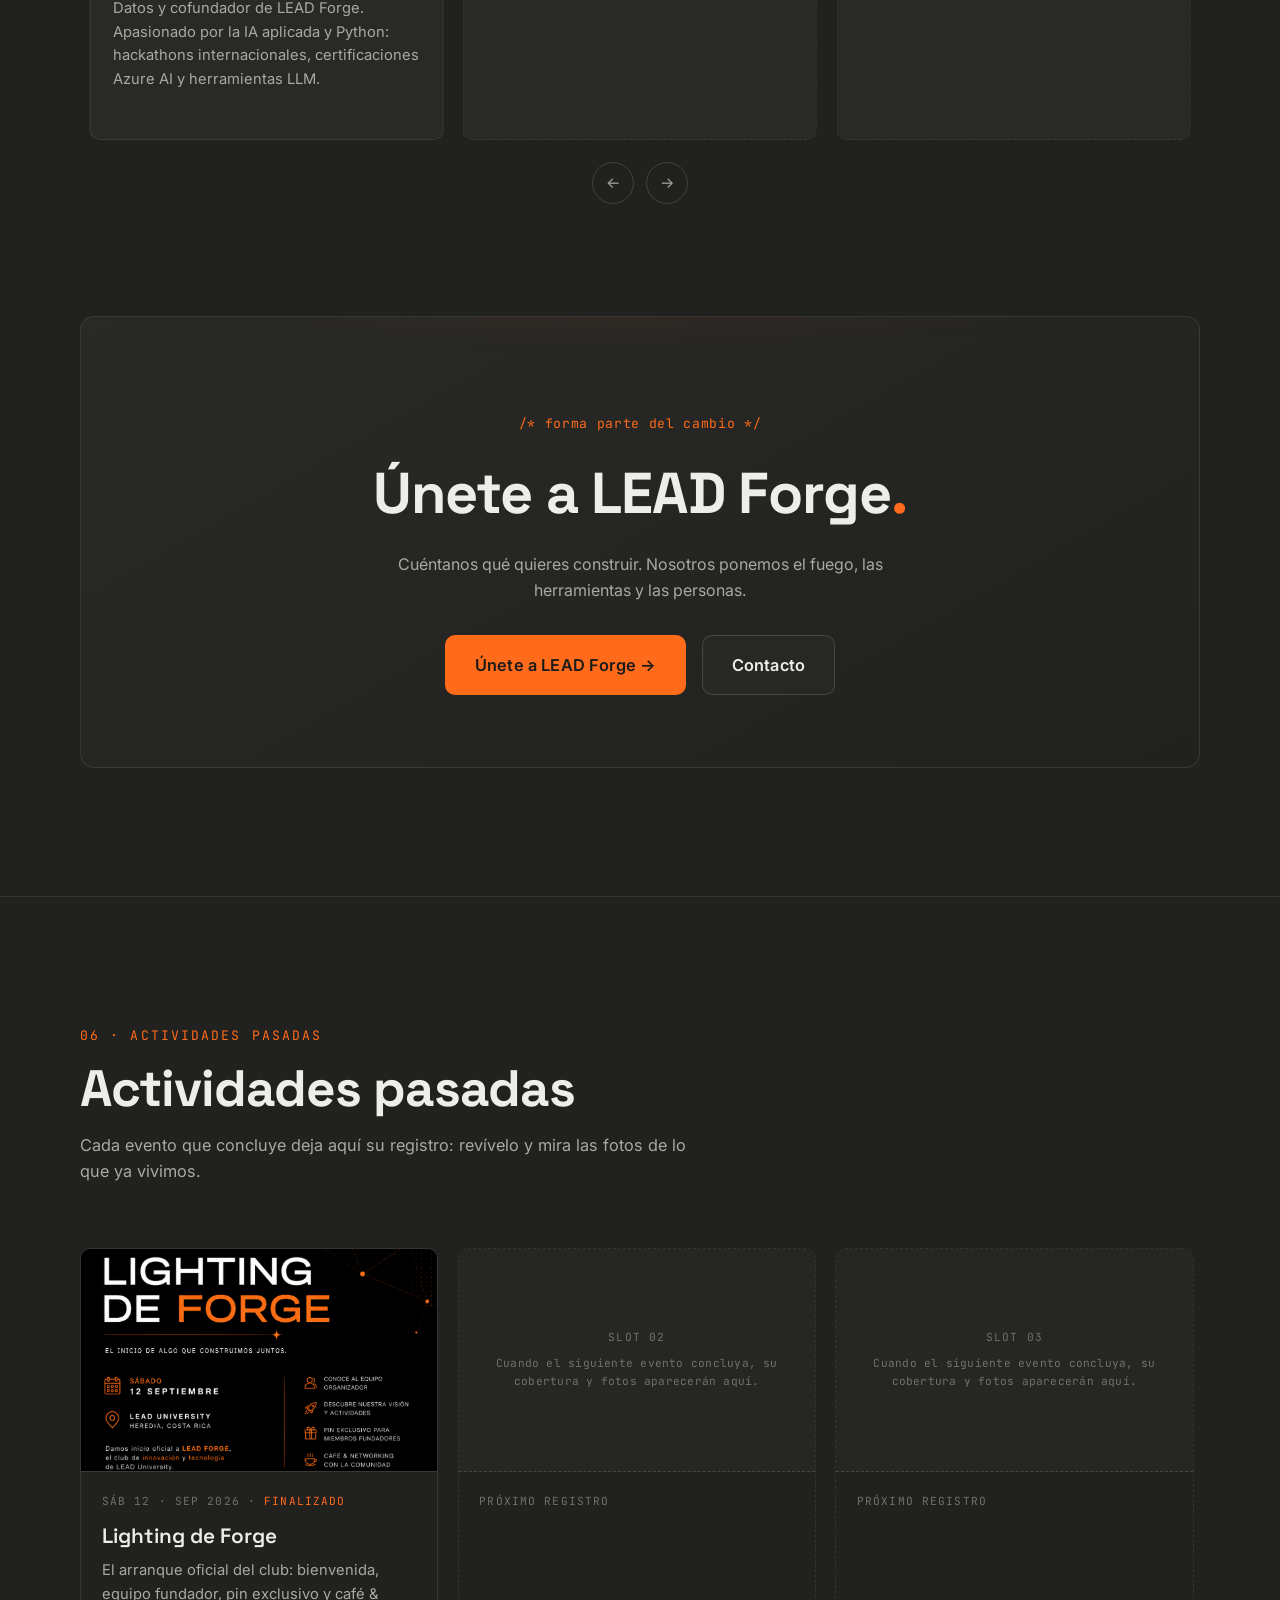
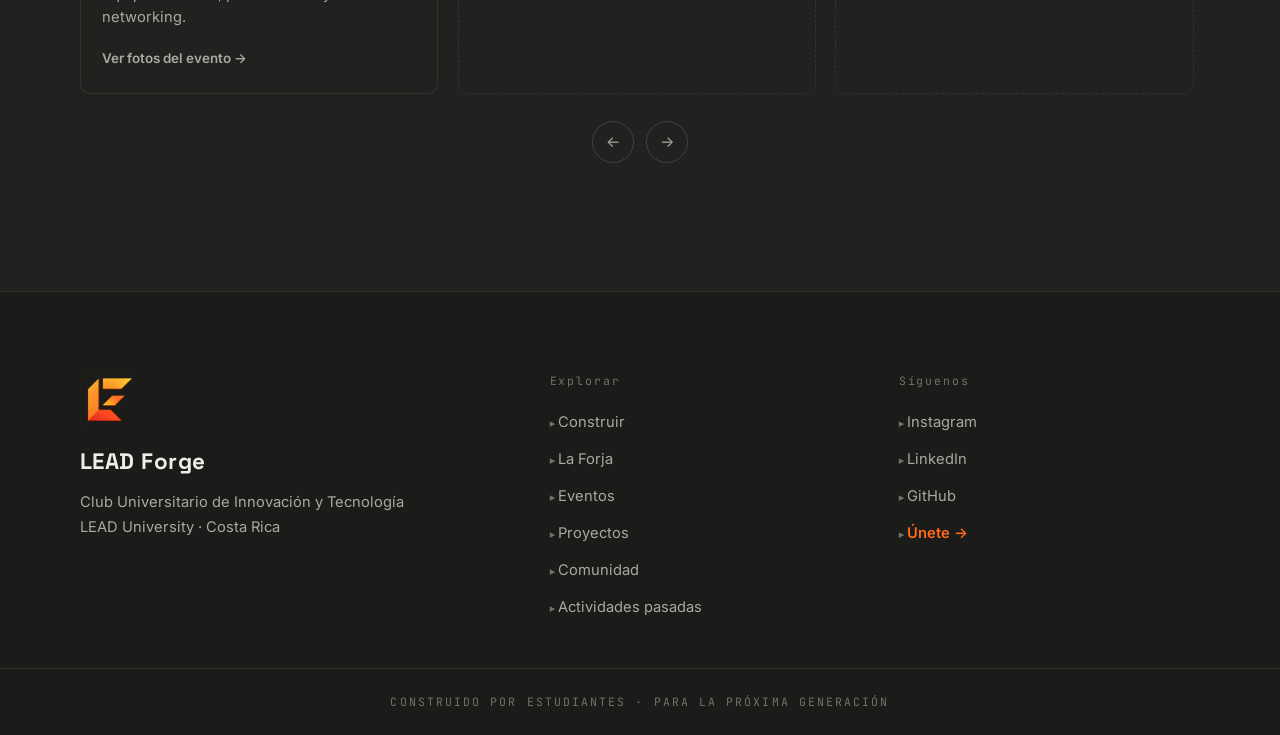
==== commit 0554e083: "feat: actividades pasadas con galería completa del Lighting de Forge (mosaico con fotos y vídeos, li" ====
--- a/index.html
+++ b/index.html
@@ -446,6 +446,61 @@
       </div>
     </section>
 
+  <!-- ================= 06 ACTIVIDADES PASADAS ================= -->
+    <section class="section section--past" id="past">
+      <div class="container">
+        <div class="section__head reveal">
+          <p class="section__index" data-i18n="pastAct.index">06 · ACTIVIDADES PASADAS</p>
+          <h2 class="section__title" data-i18n="pastAct.title">Actividades pasadas</h2>
+          <p class="section__sub" data-i18n="pastAct.sub">Cada evento que concluye deja aquí su registro: revívelo y mira las fotos de lo que ya vivimos.</p>
+        </div>
+
+        <div class="past reveal">
+          <div class="past__track" id="pastTrack">
+            <article class="past-card">
+              <a href="eventos/pasados/lighting-de-forge.html" class="past-card__media" aria-label="Lighting de Forge · ver fotos del evento">
+                <figure class="frame frame--img">
+                  <img src="assets/EVENTS_CARDS/invitacion_lead_forge.png" alt="Invitación oficial del evento Lighting de Forge" loading="lazy" />
+                  <figcaption>lighting de forge /// realizado</figcaption>
+                </figure>
+              </a>
+              <div class="past-card__body">
+                <p class="past-card__tag mono">SÁB 12 · SEP 2026 · <span class="accent-text" data-i18n="past.done">FINALIZADO</span></p>
+                <h3>Lighting de Forge</h3>
+                <p data-i18n="past.c1descLand">El arranque oficial del club: bienvenida, equipo fundador, pin exclusivo y café &amp; networking.</p>
+                <a href="eventos/pasados/lighting-de-forge.html" class="event__more" data-i18n="past.view">Ver fotos del evento →</a>
+              </div>
+            </article>
+
+            <article class="past-card past-card--ghost">
+              <div class="past-card__ghost mono">
+                <p>SLOT 02</p>
+                <p data-i18n="past.slotD">Cuando el siguiente evento concluya, su cobertura y fotos aparecerán aquí.</p>
+              </div>
+              <div class="past-card__body">
+                <p class="past-card__tag mono" data-i18n="past.slotT">PRÓXIMO REGISTRO</p>
+              </div>
+            </article>
+
+            <article class="past-card past-card--ghost">
+              <div class="past-card__ghost mono">
+                <p>SLOT 03</p>
+                <p data-i18n="past.slotD">Cuando el siguiente evento concluya, su cobertura y fotos aparecerán aquí.</p>
+              </div>
+              <div class="past-card__body">
+                <p class="past-card__tag mono" data-i18n="past.slotT">PRÓXIMO REGISTRO</p>
+              </div>
+            </article>
+          </div>
+
+          <div class="past__nav">
+            <button class="members__arrow" id="pastPrev" type="button" aria-label="Anterior">←</button>
+            <button class="members__arrow" id="pastNext" type="button" aria-label="Siguiente">→</button>
+          </div>
+        </div>
+      </div>
+    </section>
+
   </main>
 
   <!-- ================= FOOTER ================= -->
@@ -464,6 +519,7 @@
         <a href="eventos.html" data-i18n="nav.events">Eventos</a>
         <a href="#projects" data-i18n="nav.projects">Proyectos</a>
         <a href="#community" data-i18n="nav.community">Comunidad</a>
+        <a href="#past" data-i18n="pastAct.title">Actividades pasadas</a>
       </nav>
 
       <div class="footer__social" id="socials">
--- a/css/style.css
+++ b/css/style.css
@@ -1437,6 +1437,186 @@
 }
 
 /* ==========================================================================
+   ACTIVIDADES PASADAS · carrusel (landing)
+   ========================================================================== */
+.section--past { border-top: 1px solid var(--line); }
+.past {
+  position: relative;
+  margin-top: clamp(2rem, 5vw, 3.2rem);
+}
+.past__track {
+  display: flex;
+  gap: 1.2rem;
+  overflow-x: auto;
+  scroll-snap-type: x mandatory;
+  scrollbar-width: none;
+  padding-bottom: 0.3rem;
+}
+.past__track::-webkit-scrollbar { display: none; }
+.past-card {
+  flex: 0 0 32%;
+  min-width: 0;
+  scroll-snap-align: start;
+  border: 1px solid var(--line);
+  border-radius: var(--radius);
+  background: var(--bg);
+  overflow: hidden;
+  display: flex;
+  flex-direction: column;
+  transition: border-color 0.3s, transform 0.35s var(--ease);
+}
+.past-card:hover { border-color: var(--accent-line); transform: translateY(-4px); }
+.past-card__media { display: block; }
+.past-card__media .frame--img { aspect-ratio: 16 / 10; border: 0; border-bottom: 1px solid var(--line); border-radius: 0; }
+.past-card__body { padding: 1.3rem 1.3rem 1.5rem; display: flex; flex-direction: column; flex: 1; }
+.past-card__tag { font-family: var(--mono); font-size: 0.7rem; letter-spacing: 0.1em; color: var(--text-dim); margin-bottom: 0.55rem; }
+.past-card h3 { font-family: var(--display); font-size: 1.3rem; font-weight: 600; margin-bottom: 0.4rem; }
+.past-card__body > p:not(.past-card__tag) { color: var(--text-muted); font-size: 0.92rem; }
+.past-card .event__more { margin-top: auto; padding-top: 1.1rem; }
+.past-card--ghost { border-style: dashed; }
+.past-card__ghost {
+  aspect-ratio: 16 / 10;
+  border-bottom: 1px dashed var(--line-strong);
+  background: var(--bg-soft);
+  display: flex;
+  flex-direction: column;
+  align-items: center;
+  justify-content: center;
+  gap: 0.5rem;
+  color: var(--text-dim);
+  font-size: 0.7rem;
+  letter-spacing: 0.1em;
+  text-align: center;
+  padding: 1.2rem;
+}
+.past-card__ghost p:last-child { letter-spacing: 0.02em; line-height: 1.6; }
+.past__nav { display: flex; justify-content: center; gap: 0.7rem; margin-top: 1.4rem; }
+@media (max-width: 1000px) {
+  .past-card { flex: 0 0 48%; }
+}
+@media (max-width: 760px) {
+  .past-card { flex: 0 0 100%; }
+}
+
+/* ==========================================================================
+   PÁGINA EVENTOS PASADOS · registro real
+   ========================================================================== */
+.past-record {
+  display: grid;
+  grid-template-columns: 1.05fr 1fr;
+  border: 1px solid var(--line);
+  border-radius: calc(var(--radius) + 4px);
+  background: var(--bg-raised);
+  overflow: hidden;
+  margin-bottom: clamp(2rem, 5vw, 3rem);
+}
+.past-record__media { aspect-ratio: 4 / 3; height: 100%; margin: 0; border: 0; border-right: 1px solid var(--line); border-radius: 0; }
+.past-record__body { padding: clamp(1.5rem, 3.5vw, 2.6rem); display: flex; flex-direction: column; }
+.past-record__tag { font-family: var(--mono); font-size: 0.78rem; letter-spacing: 0.1em; color: var(--text-dim); margin-bottom: 0.6rem; }
+.past-record h2 { font-family: var(--display); font-size: clamp(1.7rem, 4vw, 2.4rem); font-weight: 600; line-height: 1.1; margin-bottom: 0.7rem; letter-spacing: -0.02em; }
+.past-record__body > p:not(.past-record__tag) { color: var(--text-muted); font-size: 1rem; line-height: 1.6; max-width: 34rem; }
+.past-record .event__more { margin-top: auto; padding-top: 1.4rem; font-size: 1rem; }
+.arch__slots {
+  display: grid;
+  grid-template-columns: repeat(auto-fit, minmax(220px, 1fr));
+  gap: 1rem;
+  margin-bottom: 2.2rem;
+}
+.arch__slot--ghost { padding: 1.8rem 1.4rem; min-height: 130px; gap: 0.6rem; }
+.arch__slot--ghost > p:last-child { color: var(--text-muted); font-size: 0.84rem; max-width: 20rem; line-height: 1.5; }
+.arch__back { display: flex; justify-content: center; }
+@media (max-width: 900px) {
+  .past-record { grid-template-columns: 1fr; }
+  .past-record__media { aspect-ratio: 16 / 9; border-right: 0; border-bottom: 1px solid var(--line); }
+}
+
+/* ==========================================================================
+   GALERÍA (páginas de eventos pasados)
+   ========================================================================== */
+.galeria {
+  margin-top: clamp(2.6rem, 6vw, 4rem);
+  border-top: 1px solid var(--line);
+  padding-top: clamp(1.6rem, 4vw, 2.4rem);
+}
+.galeria__code { font-size: 0.72rem; color: var(--text-dim); letter-spacing: 0.06em; margin-bottom: 1.2rem; }
+.galeria__grid {
+  display: grid;
+  grid-template-columns: repeat(4, 1fr);
+  grid-auto-rows: var(--rh, 220px);
+  grid-auto-flow: dense;
+  gap: 1rem;
+}
+.galeria__item {
+  display: block;
+  overflow: hidden;
+}
+.galeria__item img {
+  width: 100%;
+  height: 100%;
+  object-fit: cover;
+  display: block;
+  cursor: zoom-in;
+}
+.galeria__item:not(.galeria__item--video) {
+  grid-column: span 1;
+  grid-row: span 2;
+}
+.galeria__item--video {
+  grid-column: span 2;
+  grid-row: span 2;
+}
+.galeria__item video {
+  width: 100%;
+  height: 100%;
+  display: block;
+  object-fit: cover;
+  background: var(--bg-deep);
+  cursor: pointer;
+}
+@media (max-width: 1080px) {
+  .galeria__grid { grid-template-columns: repeat(3, 1fr); }
+}
+@media (max-width: 720px) {
+  .galeria__grid { grid-template-columns: repeat(2, 1fr); }
+}
+@media (max-width: 420px) {
+  .galeria__grid { grid-template-columns: 1fr; grid-auto-rows: var(--rh, 260px); }
+  .galeria__item--video { grid-column: span 1; }
+}
+.galeria__note { margin-top: 1.4rem; text-align: center; font-size: 0.7rem; color: var(--text-dim); letter-spacing: 0.06em; }
+.galeria__head { margin-bottom: 1.4rem; border-bottom: 1px solid var(--line); padding-bottom: 1.1rem; }
+.galeria__title { font-family: var(--display); font-size: clamp(1.4rem, 3vw, 1.9rem); font-weight: 700; letter-spacing: -0.02em; margin: 0.25rem 0 0.5rem; }
+.galeria__meta { font-size: 0.7rem; letter-spacing: 0.08em; color: var(--text-dim); }
+.galeria__item { animation: g-item .6s var(--ease) both; animation-delay: calc(var(--i, 0) * 70ms); }
+@keyframes g-item {
+  from { opacity: 0; transform: translateY(16px); }
+  to { opacity: 1; transform: none; }
+}
+.galeria__item img { transition: transform .55s var(--ease); will-change: transform; }
+.galeria__item:hover img { transform: scale(1.045); }
+.galeria__item--video video { transition: transform .55s var(--ease); }
+.galeria__item--video:hover video { transform: scale(1.045); }
+.galeria__play {
+  position: absolute;
+  inset: 0;
+  margin: auto;
+  width: 3.1rem;
+  height: 3.1rem;
+  border-radius: 50%;
+  display: grid;
+  place-items: center;
+  z-index: 2;
+  background: rgba(255, 107, 26, 0.92);
+  color: var(--bg);
+  font-size: 0.85rem;
+  padding-left: 0.15rem;
+  box-shadow: 0 0 0 6px rgba(255, 107, 26, 0.16);
+  pointer-events: none;
+  transition: transform .3s var(--ease), opacity .3s;
+}
+.galeria__item--video:hover .galeria__play { transform: scale(1.12); opacity: 0.9; }
+
+/* ==========================================================================
    SOCIALS (página tipo linktree, mobile-first)
    ========================================================================== */
 .socials {
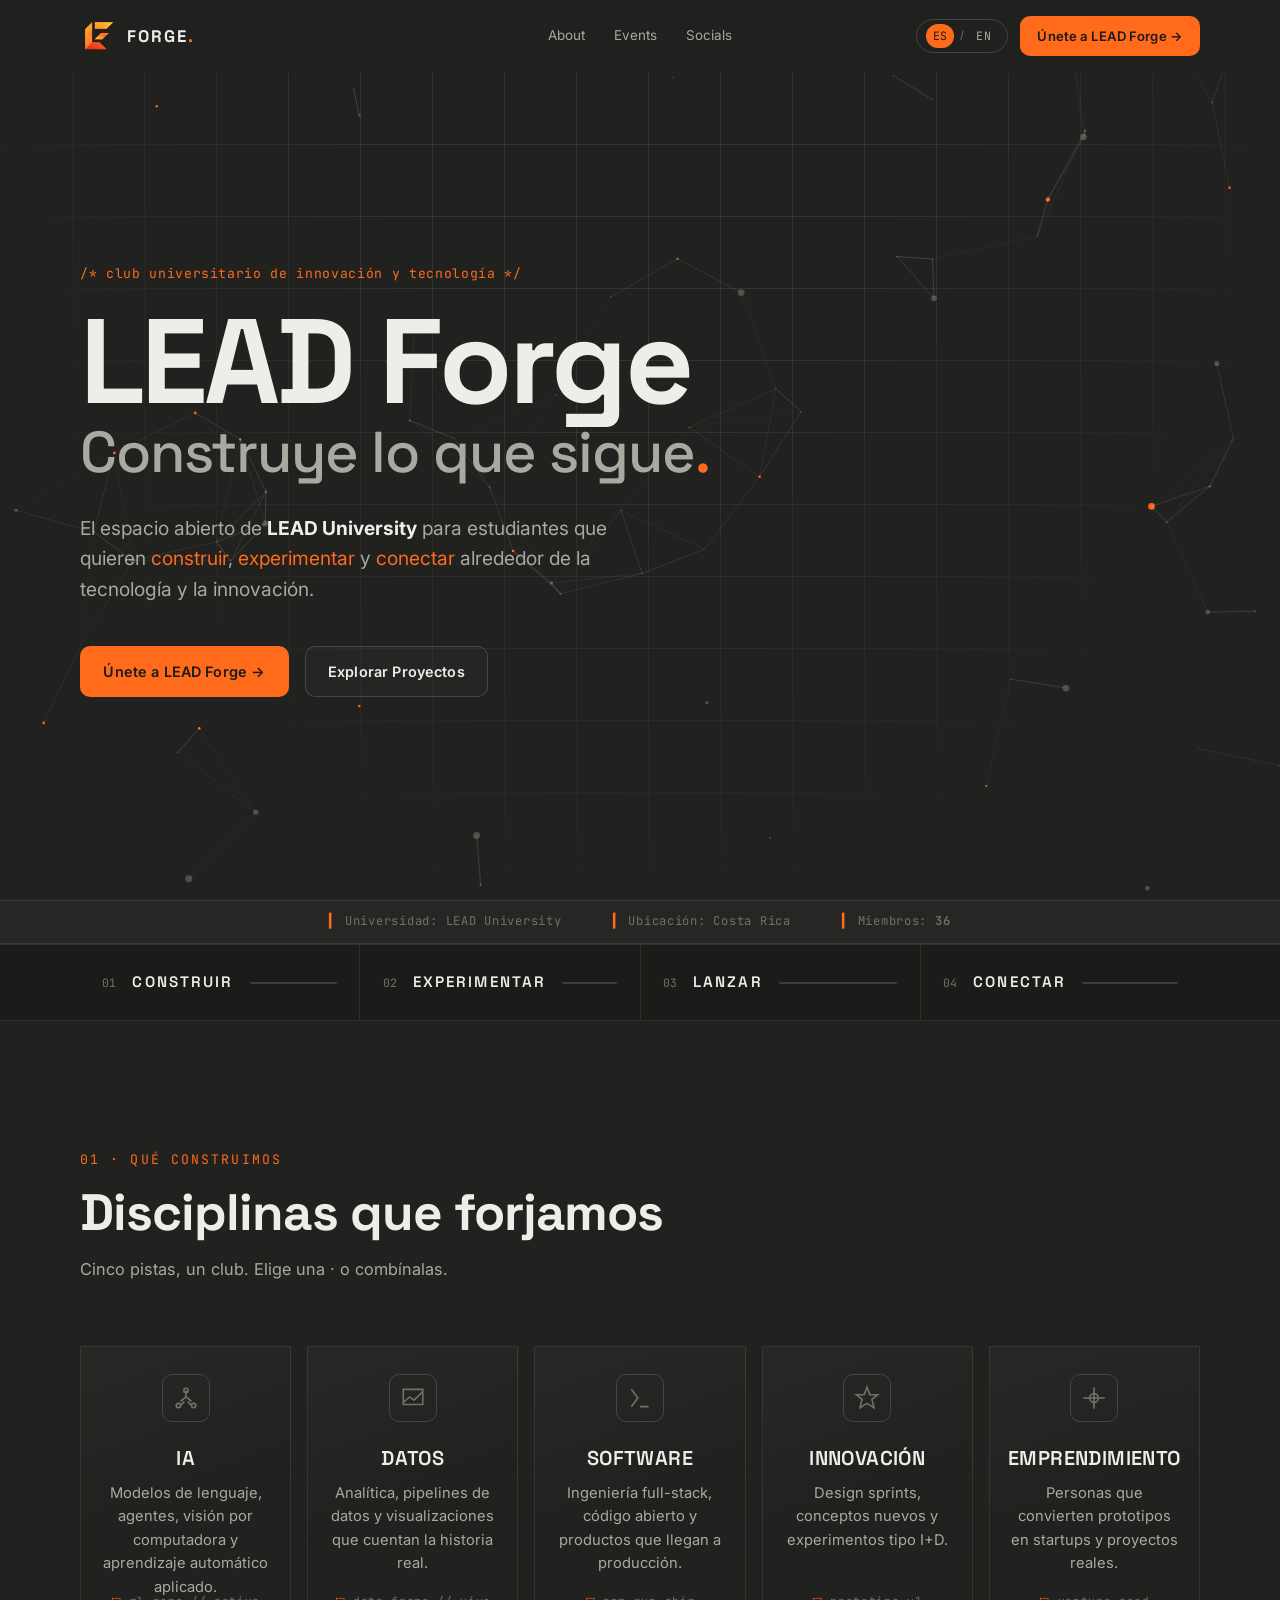
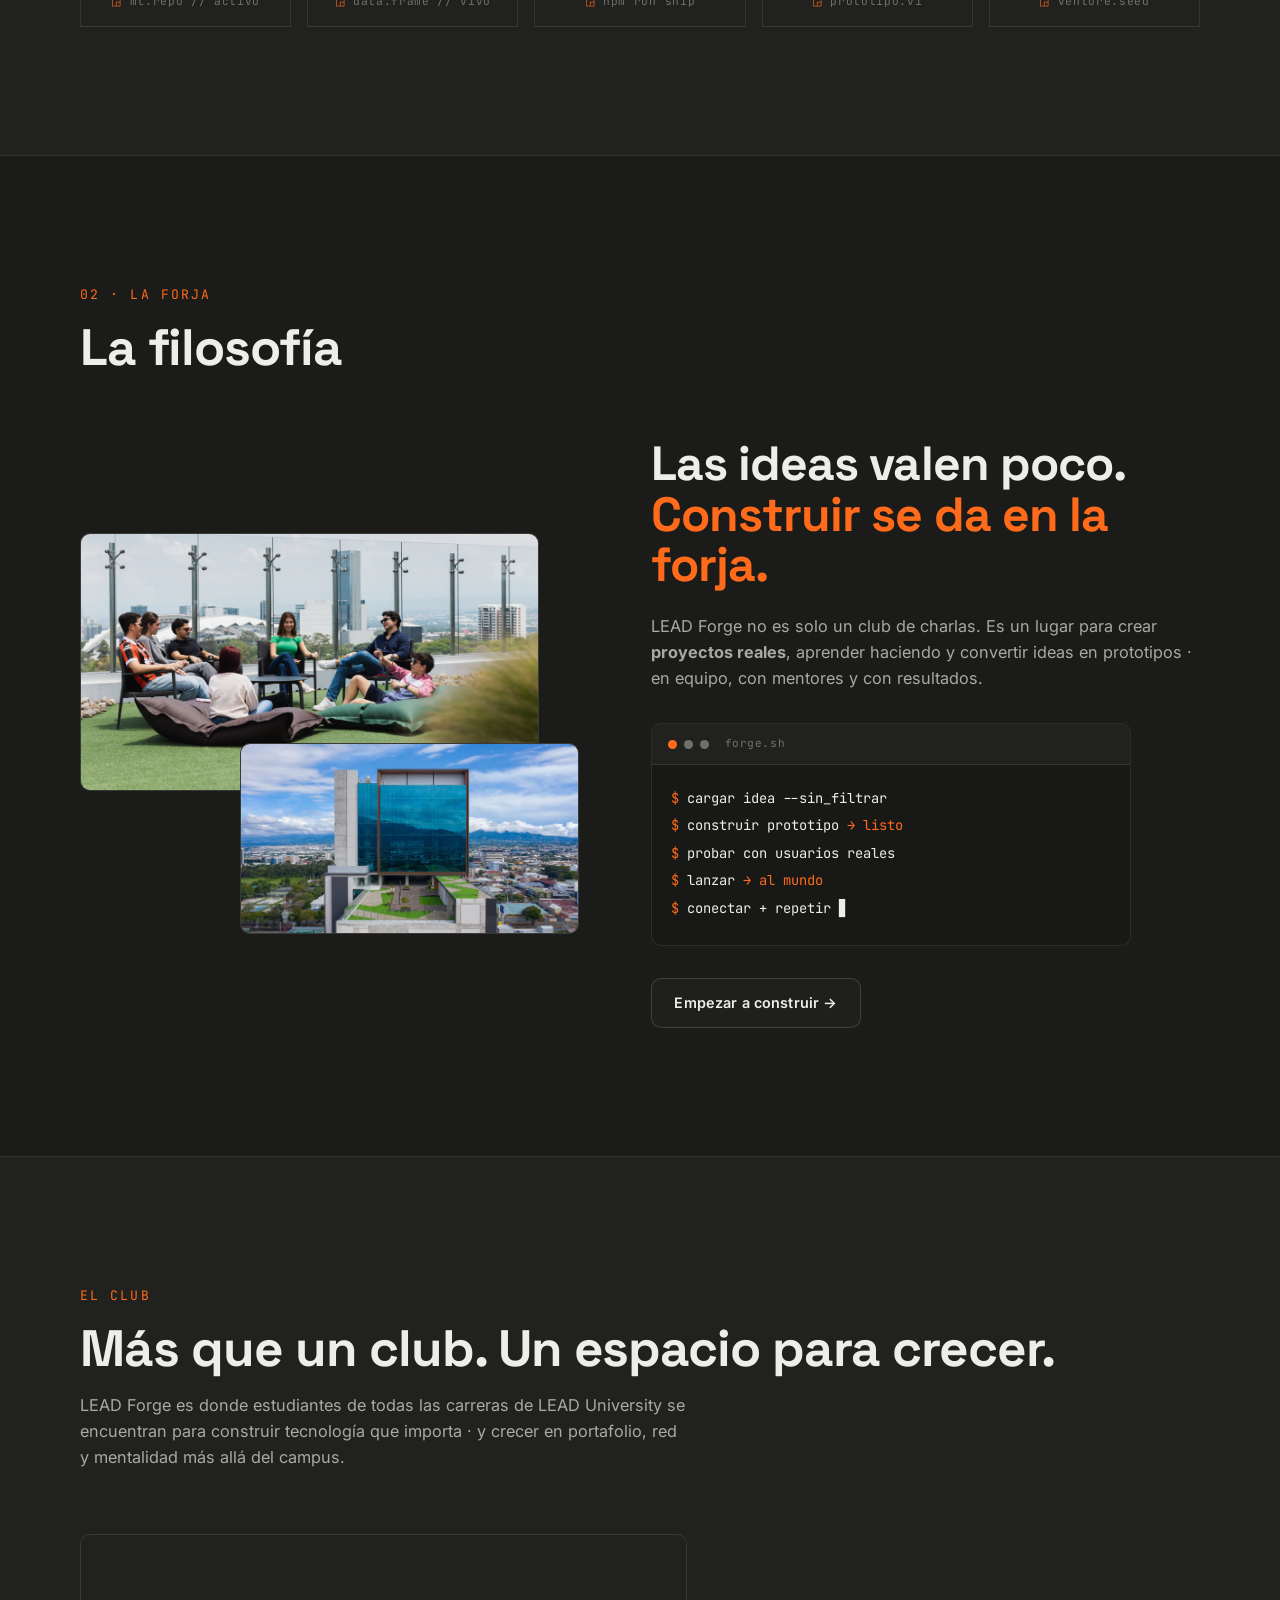
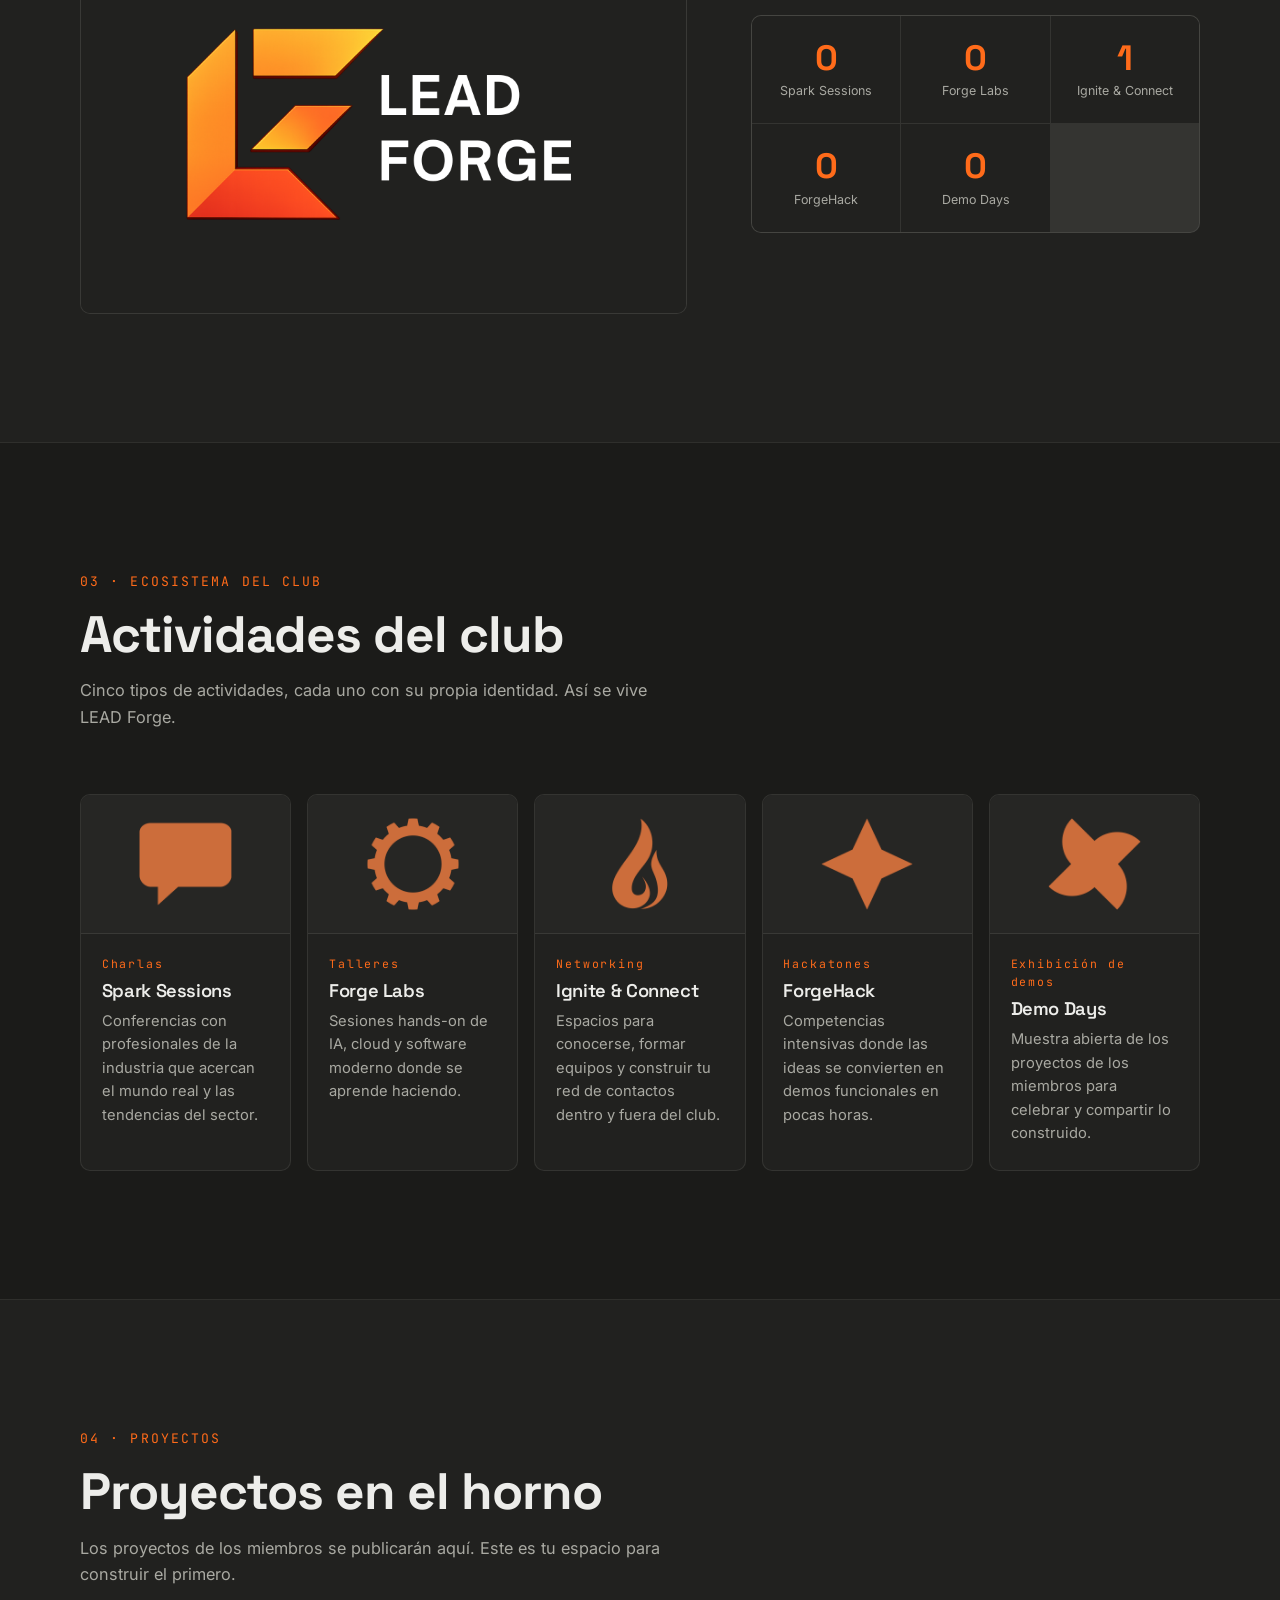
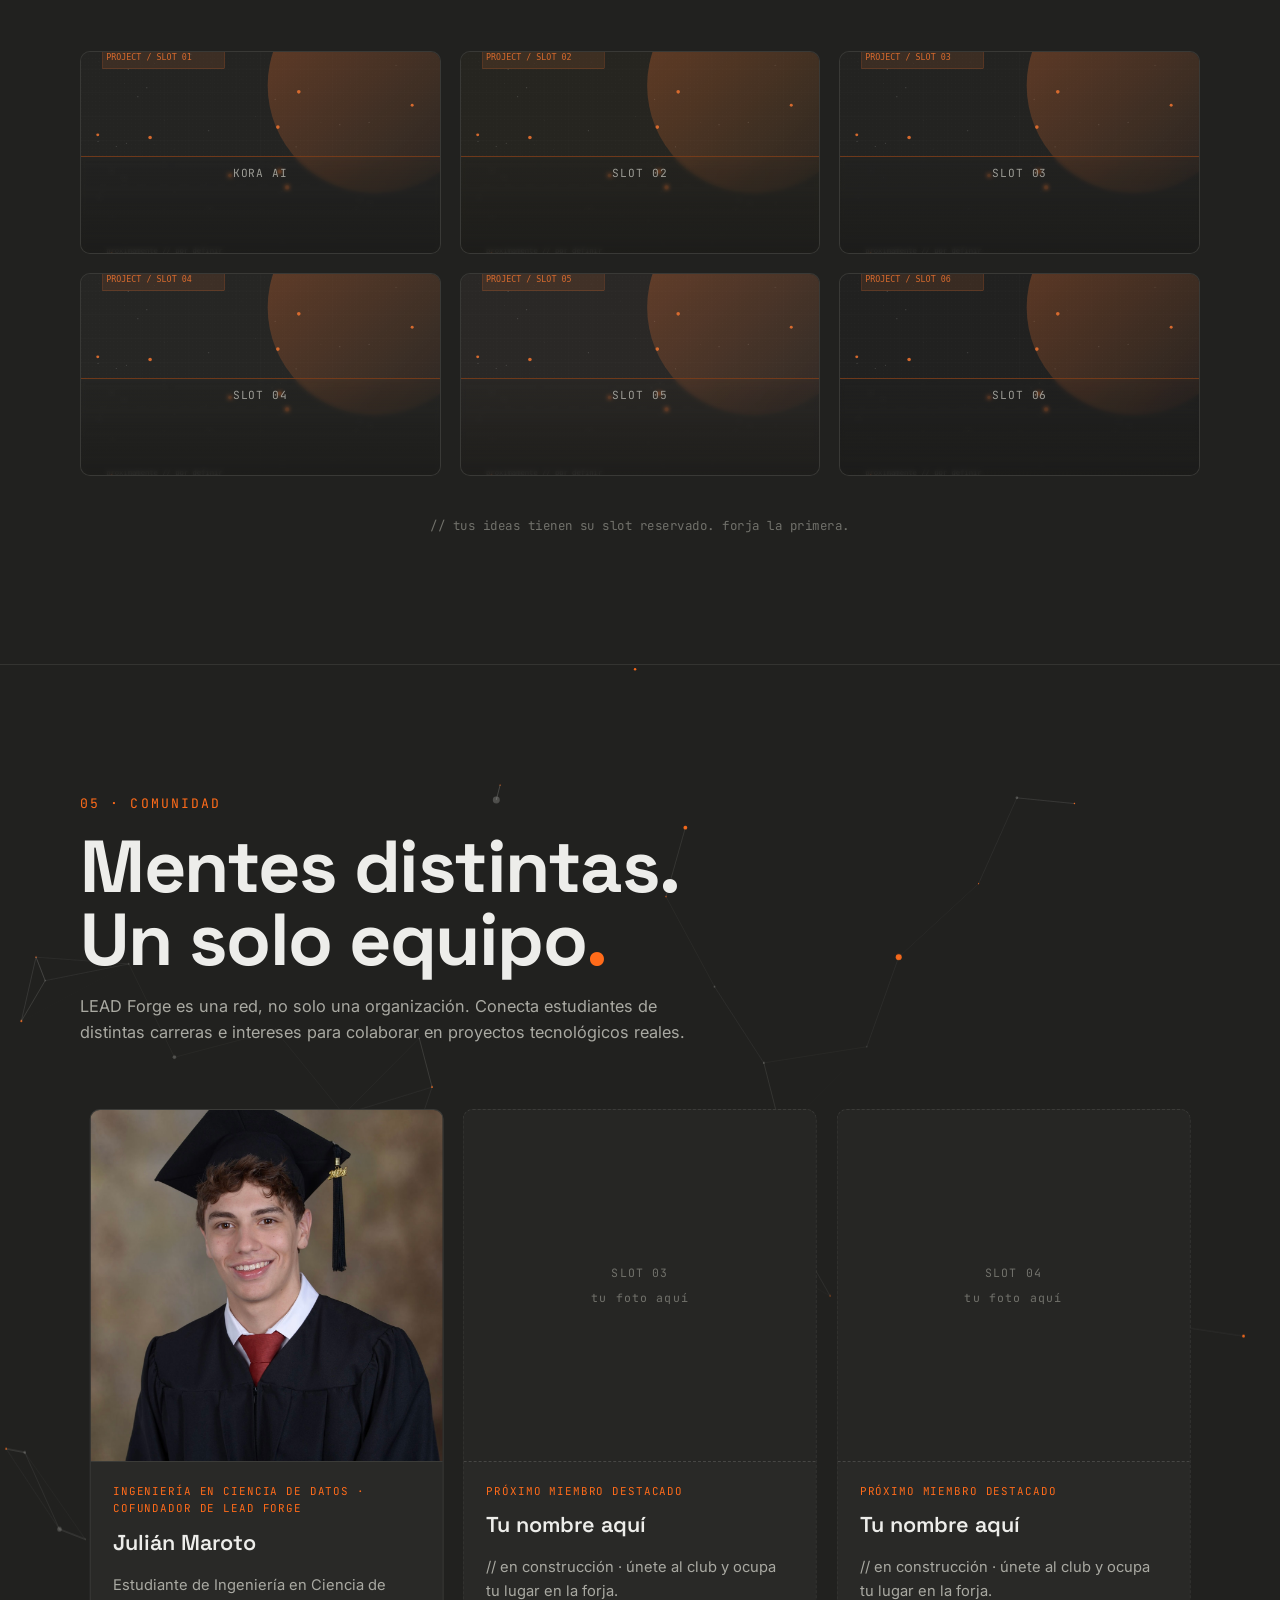
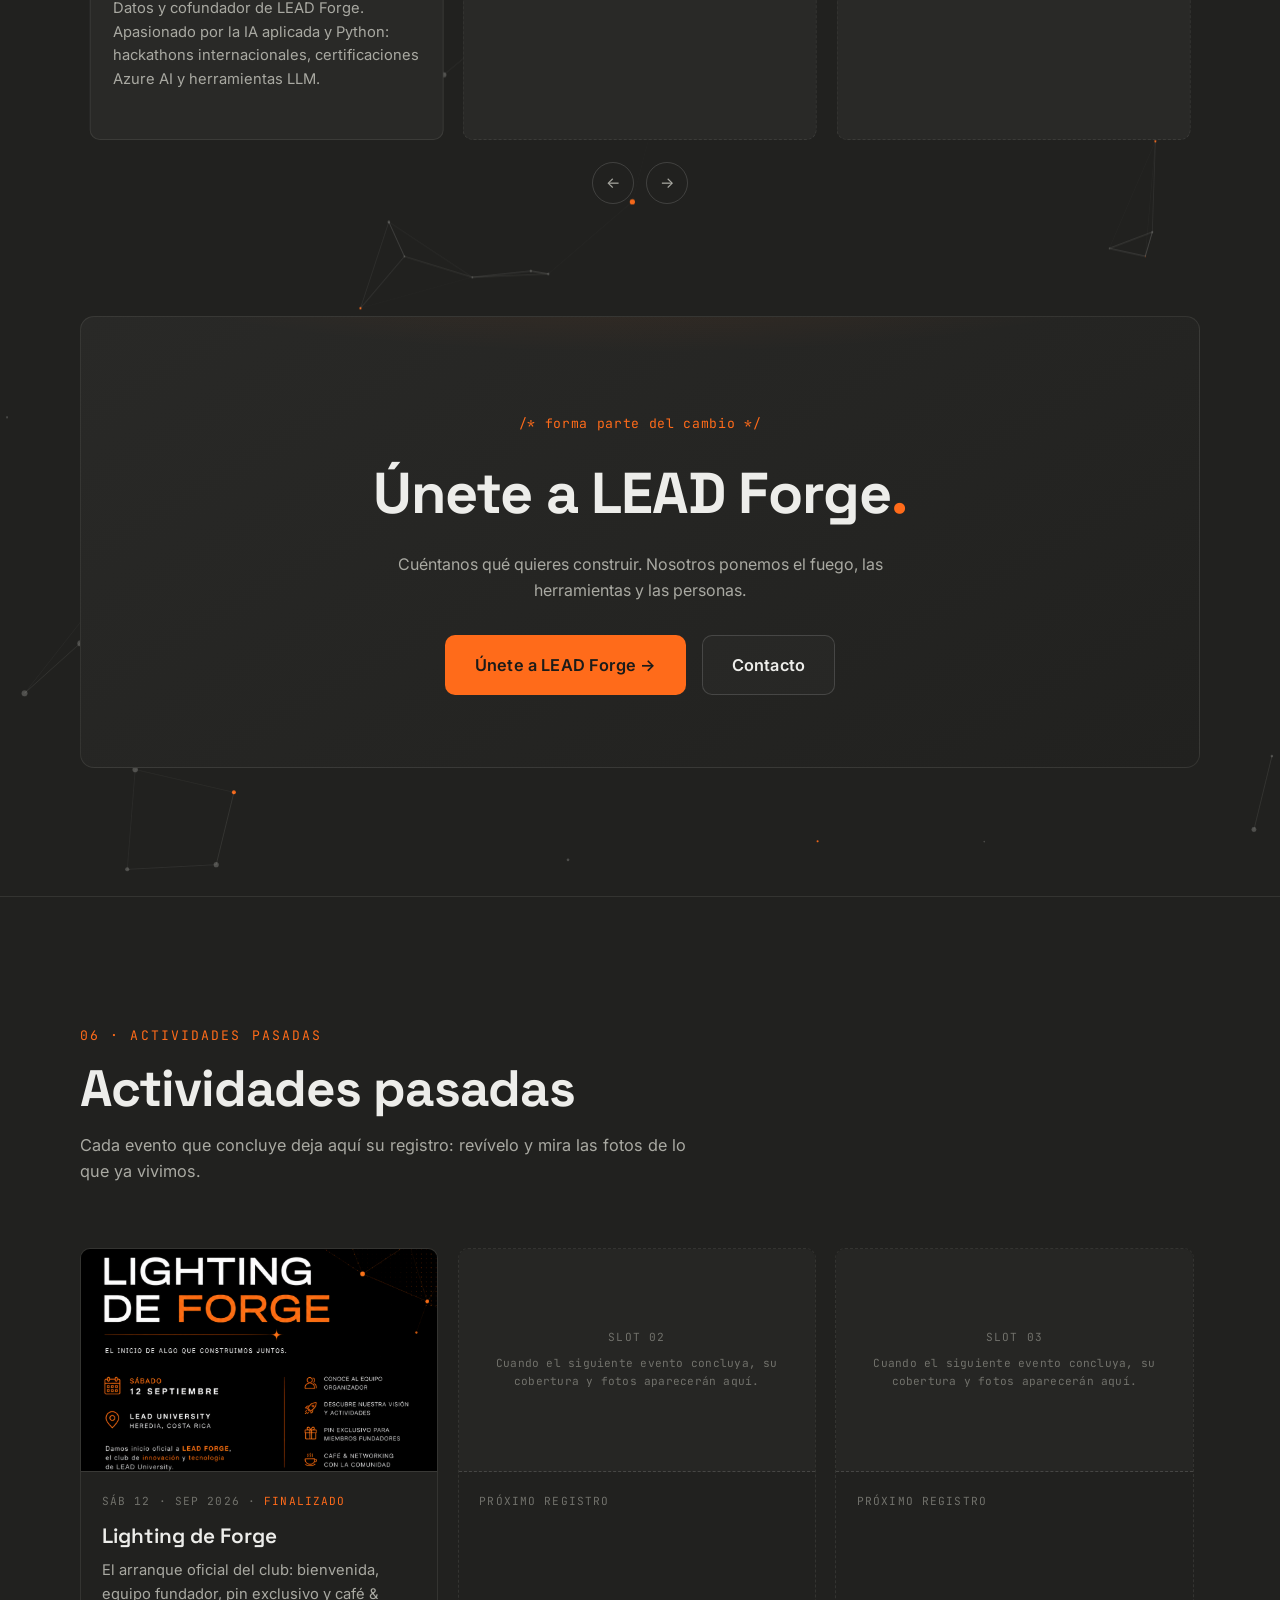
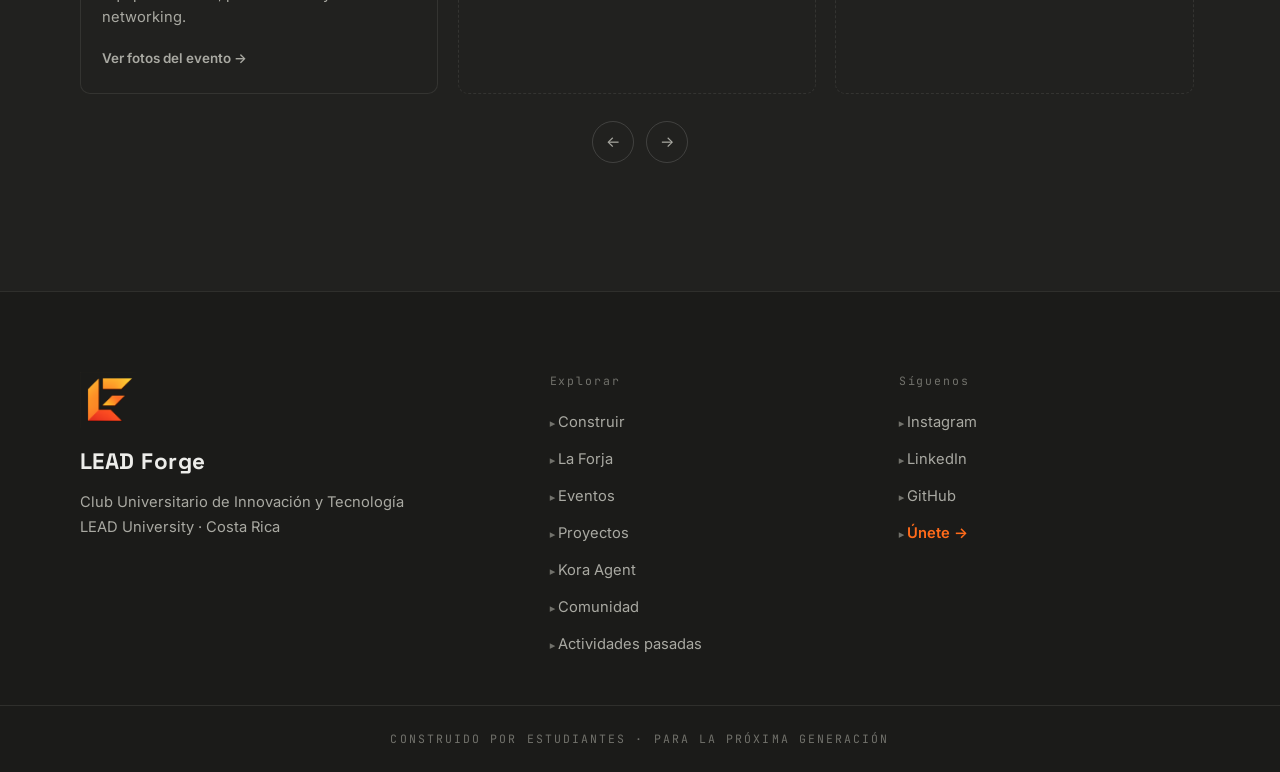
==== commit d6a65e31: "Add Kora as featured project + backlink to kora-agent.com" ====
--- a/index.html
+++ b/index.html
@@ -349,7 +349,7 @@
         </div>
 
         <div class="projects">
-          <figure class="frame frame--img project__media reveal"><img src="assets/img/projects/project-1.svg" alt="Espacio reservado para el primer proyecto de un miembro" loading="lazy" /><figcaption class="project__soon">SLOT 01</figcaption></figure>
+          <figure class="frame frame--img project__media reveal"><img src="assets/img/projects/project-1.svg" alt="Kora - Agente de IA para negocios" loading="lazy" /><figcaption class="project__soon">KORA AI</figcaption></figure>
           <figure class="frame frame--img project__media reveal" data-delay="1"><img src="assets/img/projects/project-2.svg" alt="Espacio reservado para un proyecto" loading="lazy" /><figcaption class="project__soon">SLOT 02</figcaption></figure>
           <figure class="frame frame--img project__media reveal" data-delay="2"><img src="assets/img/projects/project-3.svg" alt="Espacio reservado para un proyecto" loading="lazy" /><figcaption class="project__soon">SLOT 03</figcaption></figure>
           <figure class="frame frame--img project__media reveal" data-delay="3"><img src="assets/img/projects/project-4.svg" alt="Espacio reservado para un proyecto" loading="lazy" /><figcaption class="project__soon">SLOT 04</figcaption></figure>
@@ -518,6 +518,7 @@
         <a href="#the-forge" data-i18n="nav.forge">La Forja</a>
         <a href="eventos.html" data-i18n="nav.events">Eventos</a>
         <a href="#projects" data-i18n="nav.projects">Proyectos</a>
+        <a href="https://kora-agent.com" target="_blank" rel="noopener">Kora Agent</a>
         <a href="#community" data-i18n="nav.community">Comunidad</a>
         <a href="#past" data-i18n="pastAct.title">Actividades pasadas</a>
       </nav>
